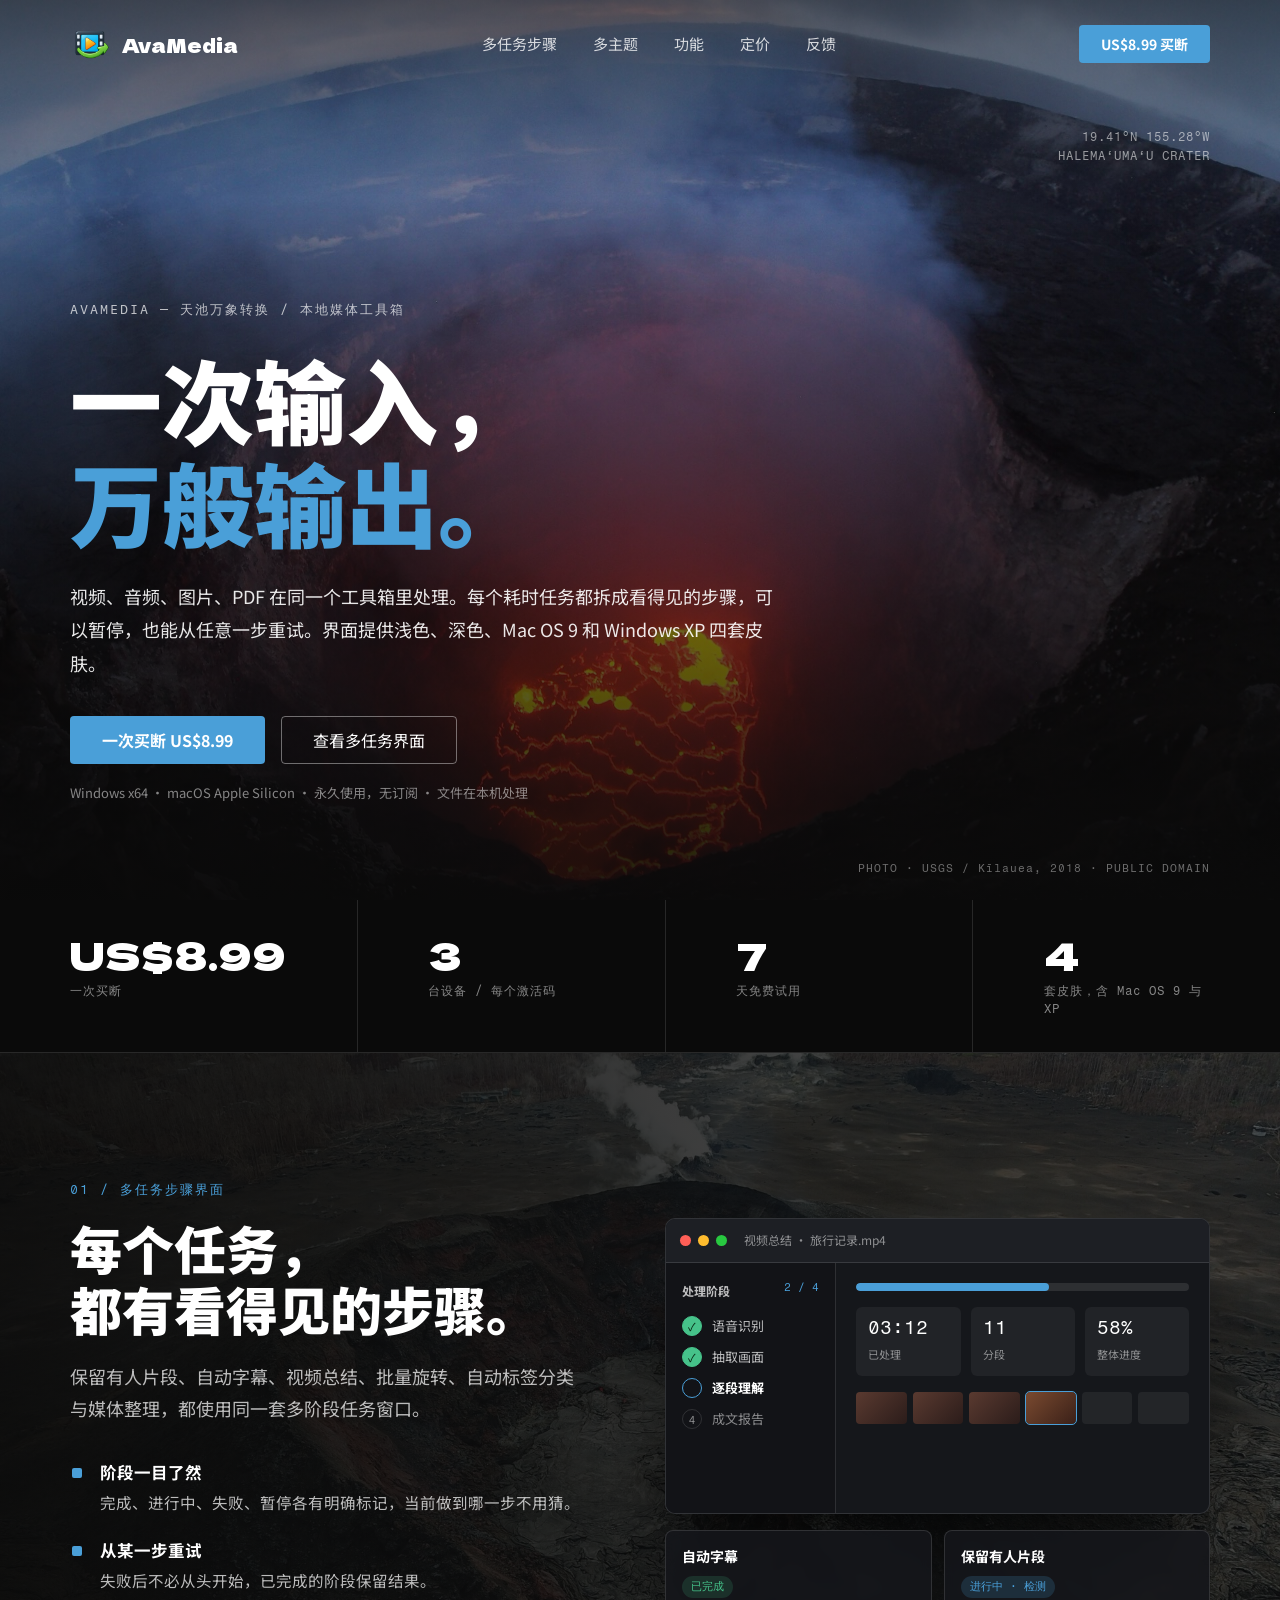
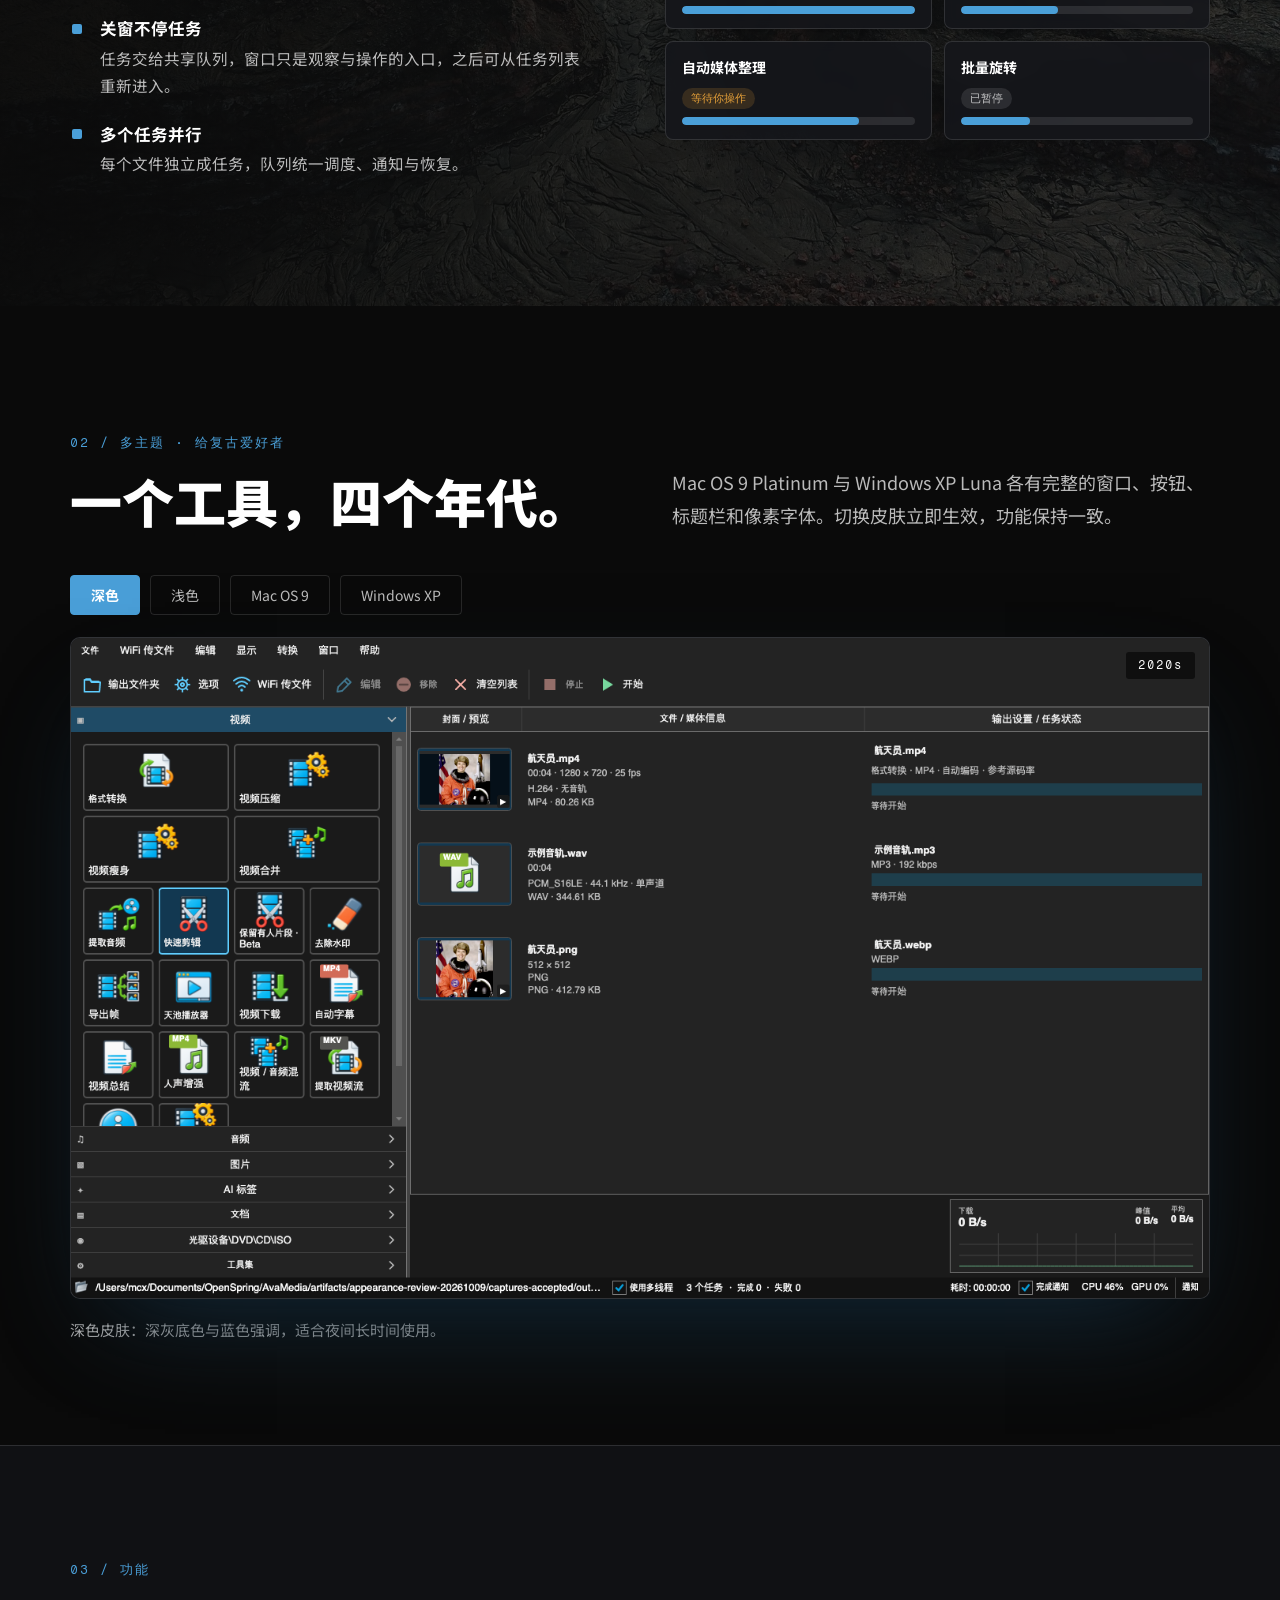
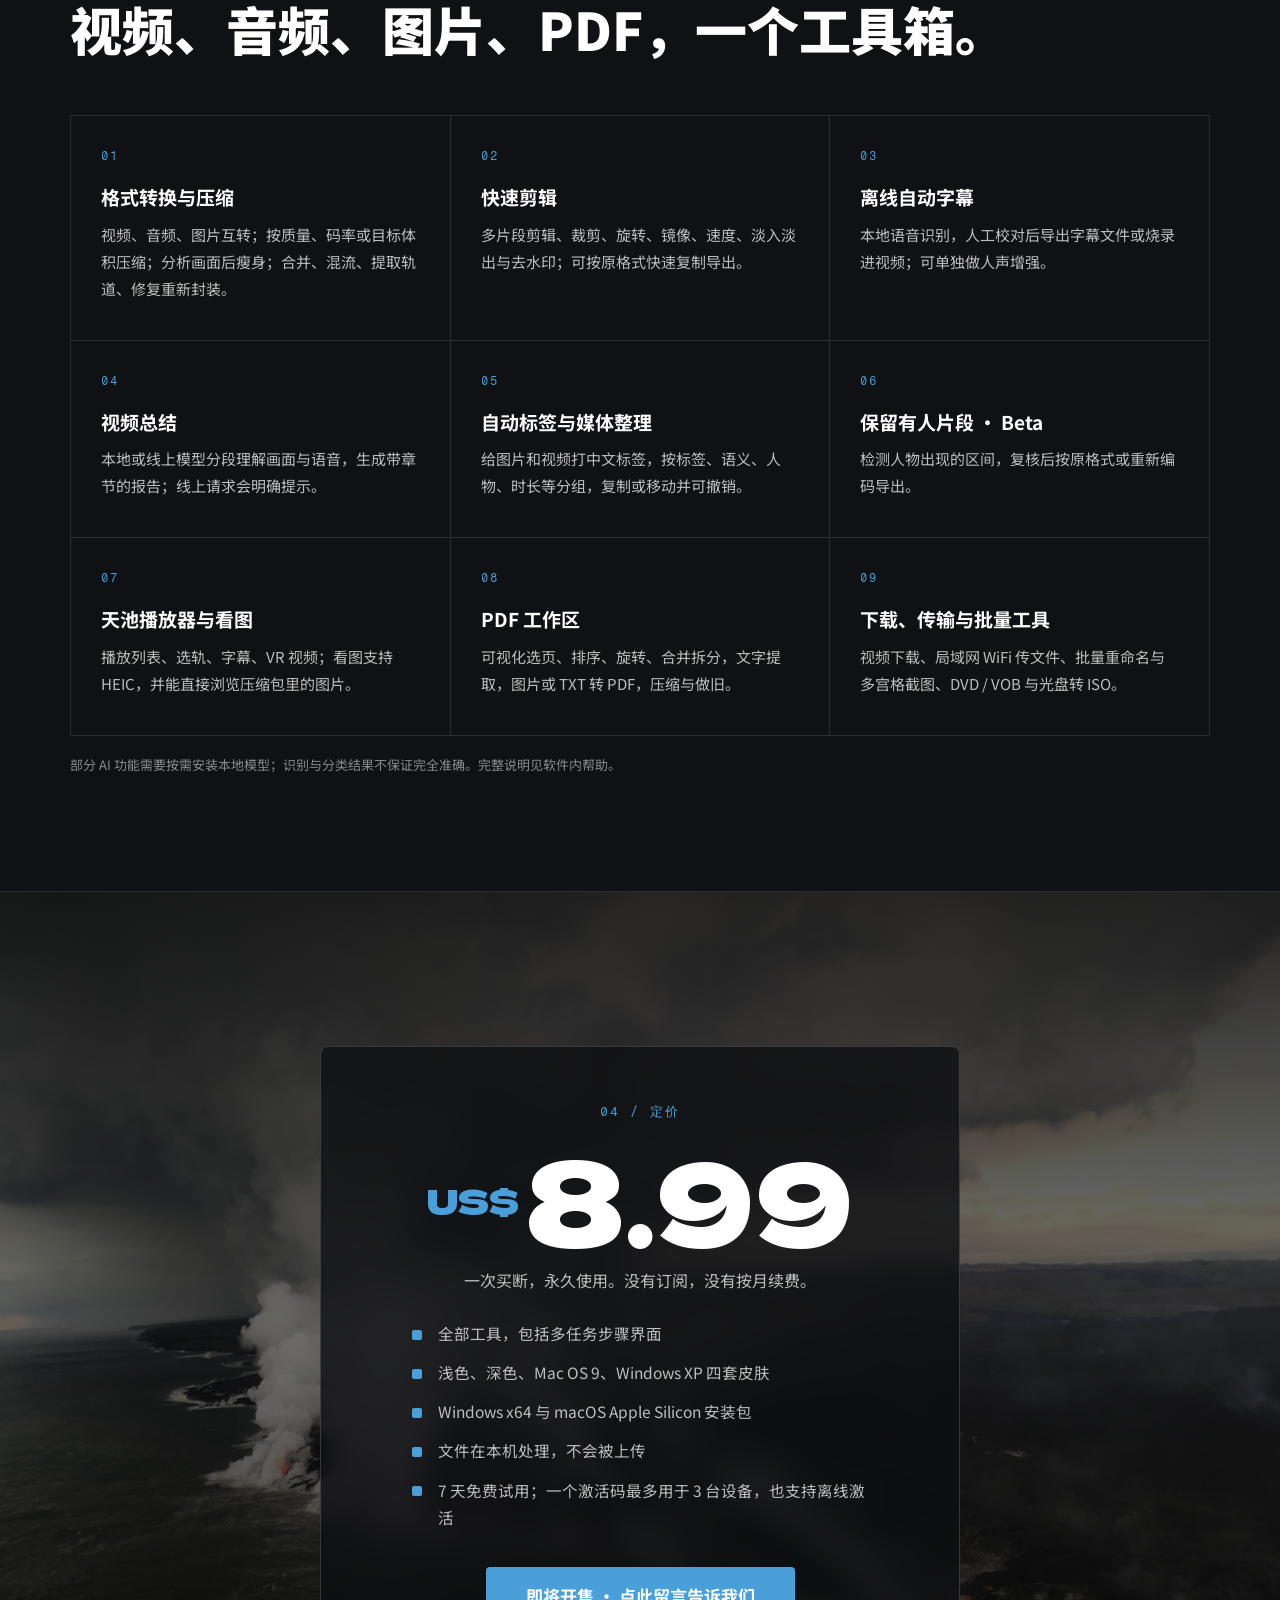
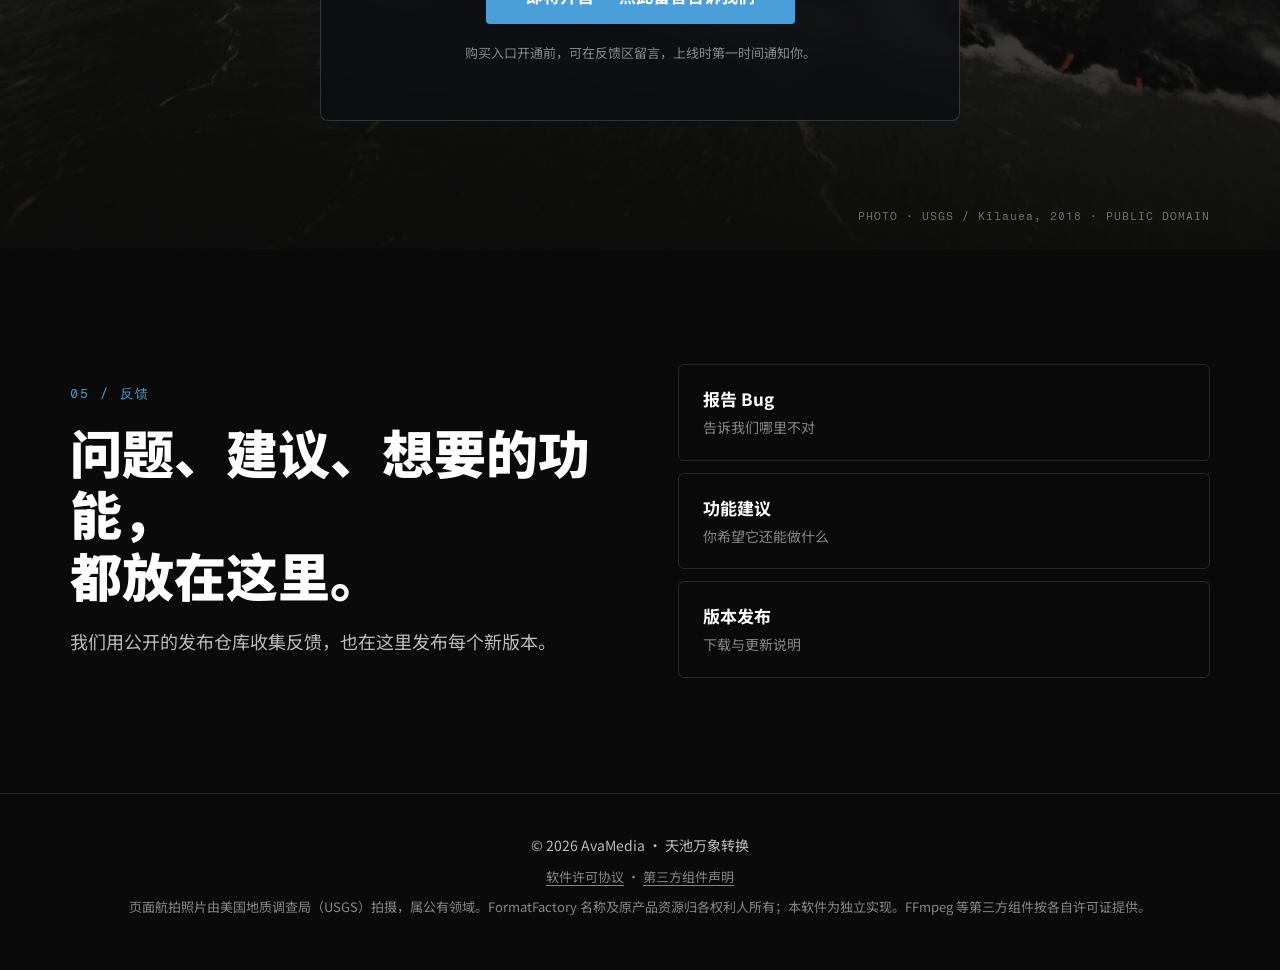
==== site/index.html @ 9224ead1 "feat(site): rebuild landing page in a cinematic volcano style Dark hero, public-domain USGS aerial p" ====
<!doctype html>
<html lang="zh-CN">
<head>
<meta charset="utf-8">
<meta name="viewport" content="width=device-width, initial-scale=1">
<meta name="theme-color" content="#0a0a0a">
<title>天池万象转换 · AvaMedia — 多任务步骤界面、多主题的本地媒体工具箱</title>
<meta name="description" content="视频、音频、图片、PDF 一站处理。每个任务都是可暂停、可重试的多阶段窗口；浅色、深色、Mac OS 9、Windows XP 四套皮肤，为复古爱好者准备。一次买断 US$8.99。">
<meta property="og:title" content="天池万象转换 · AvaMedia">
<meta property="og:description" content="多任务步骤界面、四套复古皮肤的本地媒体工具箱。一次买断 US$8.99。">
<meta property="og:image" content="media/volcano-crater.jpg">
<link rel="icon" type="image/png" href="media/app-128.png">
<link rel="preconnect" href="https://fonts.googleapis.com">
<link rel="preconnect" href="https://fonts.gstatic.com" crossorigin>
<link href="https://fonts.googleapis.com/css2?family=Dela+Gothic+One&family=Fragment+Mono&family=Noto+Sans+SC:wght@300..900&display=swap" rel="stylesheet">
<link rel="stylesheet" href="style.css">
<script>document.documentElement.classList.add("js")</script>
</head>
<body>

<header class="nav" id="nav">
  <a class="brand" href="#top" aria-label="天池万象转换 AvaMedia">
    <img src="media/app-128.png" width="40" height="40" alt="">
    <span>AvaMedia</span>
  </a>
  <nav aria-label="主导航">
    <a href="#stages">多任务步骤</a>
    <a href="#skins">多主题</a>
    <a href="#features">功能</a>
    <a href="#buy">定价</a>
    <a href="#feedback">反馈</a>
  </nav>
  <a class="btn small" href="#buy" data-buy>US$8.99 买断</a>
</header>

<main id="top">

<section class="hero" aria-labelledby="hero-title">
  <div class="hero-photo" role="img" aria-label="夏威夷基拉韦厄火山口内翻涌的熔岩湖，航拍"></div>
  <div class="hero-scrim"></div>
  <p class="hero-coord" aria-hidden="true">19.41°N 155.28°W<br>HALEMA‘UMA‘U CRATER</p>
  <div class="hero-content">
    <p class="kicker">AVAMEDIA — 天池万象转换 / 本地媒体工具箱</p>
    <h1 id="hero-title">一次输入，<br><em>万般输出。</em></h1>
    <p class="hero-sub">视频、音频、图片、PDF 在同一个工具箱里处理。每个耗时任务都拆成看得见的步骤，可以暂停，也能从任意一步重试。界面提供浅色、深色、Mac OS 9 和 Windows XP 四套皮肤。</p>
    <div class="cta">
      <a class="btn" href="#buy" data-buy>一次买断 US$8.99</a>
      <a class="btn ghost" href="#stages">查看多任务界面</a>
    </div>
    <p class="fine">Windows x64 · macOS Apple Silicon · 永久使用，无订阅 · 文件在本机处理</p>
  </div>
  <p class="credit">PHOTO · USGS / Kīlauea, 2018 · PUBLIC DOMAIN</p>
</section>

<div class="facts" role="list">
  <div role="listitem"><b>US$8.99</b><span>一次买断</span></div>
  <div role="listitem"><b>3</b><span>台设备 / 每个激活码</span></div>
  <div role="listitem"><b>7</b><span>天免费试用</span></div>
  <div role="listitem"><b>4</b><span>套皮肤，含 Mac OS 9 与 XP</span></div>
</div>

<section id="stages" class="stages" aria-labelledby="stages-title">
  <div class="stages-photo" aria-hidden="true"></div>
  <div class="stages-scrim" aria-hidden="true"></div>
  <div class="wrap stages-grid">
    <div class="reveal">
      <p class="label">01 / 多任务步骤界面</p>
      <h2 id="stages-title">每个任务，<br>都有看得见的步骤。</h2>
      <p class="lead">保留有人片段、自动字幕、视频总结、批量旋转、自动标签分类与媒体整理，都使用同一套多阶段任务窗口。</p>
      <ul class="ticks">
        <li><b>阶段一目了然</b>完成、进行中、失败、暂停各有明确标记，当前做到哪一步不用猜。</li>
        <li><b>从某一步重试</b>失败后不必从头开始，已完成的阶段保留结果。</li>
        <li><b>关窗不停任务</b>任务交给共享队列，窗口只是观察与操作的入口，之后可从任务列表重新进入。</li>
        <li><b>多个任务并行</b>每个文件独立成任务，队列统一调度、通知与恢复。</li>
      </ul>
    </div>
    <div class="reveal" aria-hidden="true">
      <div class="win dark-win">
        <div class="titlebar"><i></i><i></i><i></i><span>视频总结 · 旅行记录.mp4</span></div>
        <div class="win-body">
          <aside>
            <b>处理阶段 <em>2 / 4</em></b>
            <ol>
              <li class="done"><span>✓</span>语音识别</li>
              <li class="done"><span>✓</span>抽取画面</li>
              <li class="run"><span class="spin"></span>逐段理解</li>
              <li><span>4</span>成文报告</li>
            </ol>
          </aside>
          <section>
            <div class="progress"><div style="width:58%"></div></div>
            <div class="stat-row"><div><b>03:12</b><small>已处理</small></div><div><b>11</b><small>分段</small></div><div><b>58%</b><small>整体进度</small></div></div>
            <div class="frames"><i class="d"></i><i class="d"></i><i class="d"></i><i class="r"></i><i></i><i></i></div>
          </section>
        </div>
      </div>
      <div class="queue">
        <div><b>自动字幕</b><span class="pill ok">已完成</span><div class="progress"><div style="width:100%"></div></div></div>
        <div><b>保留有人片段</b><span class="pill run">进行中 · 检测</span><div class="progress"><div style="width:42%"></div></div></div>
        <div><b>自动媒体整理</b><span class="pill wait">等待你操作</span><div class="progress"><div style="width:76%"></div></div></div>
        <div><b>批量旋转</b><span class="pill pause">已暂停</span><div class="progress"><div style="width:30%"></div></div></div>
      </div>
    </div>
  </div>
</section>

<section id="skins" class="skins wrap" aria-labelledby="skins-title">
  <div class="skins-head reveal">
    <div>
      <p class="label">02 / 多主题 · 给复古爱好者</p>
      <h2 id="skins-title">一个工具，四个年代。</h2>
    </div>
    <p class="lead">Mac OS 9 Platinum 与 Windows XP Luna 各有完整的窗口、按钮、标题栏和像素字体。切换皮肤立即生效，功能保持一致。</p>
  </div>
  <div class="tabs" role="tablist" aria-label="界面皮肤">
    <button role="tab" id="tab-dark" aria-selected="true" aria-controls="skin-panel" data-skin="dark" data-era="2020s" data-cap="深色皮肤：深灰底色与蓝色强调，适合夜间长时间使用。">深色</button>
    <button role="tab" id="tab-light" aria-selected="false" aria-controls="skin-panel" tabindex="-1" data-skin="light" data-era="2010s" data-cap="浅色皮肤：明亮干净的现代界面。">浅色</button>
    <button role="tab" id="tab-macos9" aria-selected="false" aria-controls="skin-panel" tabindex="-1" data-skin="macos9" data-era="1999" data-cap="Mac OS 9 Platinum：条纹标题栏、方角按钮与像素字体。">Mac OS 9</button>
    <button role="tab" id="tab-winxp" aria-selected="false" aria-controls="skin-panel" tabindex="-1" data-skin="winxp" data-era="2001" data-cap="Windows XP Luna：蓝色标题栏与圆角按钮。">Windows XP</button>
  </div>
  <div class="shot reveal" id="skin-panel" role="tabpanel" aria-labelledby="tab-dark" tabindex="0">
    <span class="era" id="skin-era">2020s</span>
    <img id="skin-img" src="media/main-dark.png" width="1440" height="836" alt="天池万象转换深色皮肤主窗口" loading="lazy">
  </div>
  <p class="caption" id="skin-cap" aria-live="polite">深色皮肤：深灰底色与蓝色强调，适合夜间长时间使用。</p>
</section>

<section id="features" class="features" aria-labelledby="features-title">
  <div class="wrap">
    <div class="reveal">
      <p class="label">03 / 功能</p>
      <h2 id="features-title">视频、音频、图片、PDF，一个工具箱。</h2>
    </div>
    <div class="grid">
      <article class="reveal"><span>01</span><h3>格式转换与压缩</h3><p>视频、音频、图片互转；按质量、码率或目标体积压缩；分析画面后瘦身；合并、混流、提取轨道、修复重新封装。</p></article>
      <article class="reveal"><span>02</span><h3>快速剪辑</h3><p>多片段剪辑、裁剪、旋转、镜像、速度、淡入淡出与去水印；可按原格式快速复制导出。</p></article>
      <article class="reveal"><span>03</span><h3>离线自动字幕</h3><p>本地语音识别，人工校对后导出字幕文件或烧录进视频；可单独做人声增强。</p></article>
      <article class="reveal"><span>04</span><h3>视频总结</h3><p>本地或线上模型分段理解画面与语音，生成带章节的报告；线上请求会明确提示。</p></article>
      <article class="reveal"><span>05</span><h3>自动标签与媒体整理</h3><p>给图片和视频打中文标签，按标签、语义、人物、时长等分组，复制或移动并可撤销。</p></article>
      <article class="reveal"><span>06</span><h3>保留有人片段 · Beta</h3><p>检测人物出现的区间，复核后按原格式或重新编码导出。</p></article>
      <article class="reveal"><span>07</span><h3>天池播放器与看图</h3><p>播放列表、选轨、字幕、VR 视频；看图支持 HEIC，并能直接浏览压缩包里的图片。</p></article>
      <article class="reveal"><span>08</span><h3>PDF 工作区</h3><p>可视化选页、排序、旋转、合并拆分，文字提取，图片或 TXT 转 PDF，压缩与做旧。</p></article>
      <article class="reveal"><span>09</span><h3>下载、传输与批量工具</h3><p>视频下载、局域网 WiFi 传文件、批量重命名与多宫格截图、DVD / VOB 与光盘转 ISO。</p></article>
    </div>
    <p class="fine">部分 AI 功能需要按需安装本地模型；识别与分类结果不保证完全准确。完整说明见软件内帮助。</p>
  </div>
</section>

<section id="buy" class="buy" aria-labelledby="buy-title">
  <div class="buy-photo" aria-hidden="true"></div>
  <div class="buy-scrim" aria-hidden="true"></div>
  <div class="wrap">
    <div class="card reveal">
      <p class="label">04 / 定价</p>
      <h2 id="buy-title" class="sr-only">定价</h2>
      <div class="price"><span>US$</span>8.99</div>
      <p class="price-note">一次买断，永久使用。没有订阅，没有按月续费。</p>
      <ul class="ticks narrow">
        <li>全部工具，包括多任务步骤界面</li>
        <li>浅色、深色、Mac OS 9、Windows XP 四套皮肤</li>
        <li>Windows x64 与 macOS Apple Silicon 安装包</li>
        <li>文件在本机处理，不会被上传</li>
        <li>7 天免费试用；一个激活码最多用于 3 台设备，也支持离线激活</li>
      </ul>
      <div class="cta"><a class="btn big" id="buy-btn" href="https://github.com/mcxen/AvaRelease/issues/new/choose" data-buy>即将开售 · 点此留言告诉我们</a></div>
      <p class="fine">购买入口开通前，可在反馈区留言，上线时第一时间通知你。</p>
    </div>
  </div>
  <p class="credit">PHOTO · USGS / Kīlauea, 2018 · PUBLIC DOMAIN</p>
</section>

<section id="feedback" class="feedback wrap" aria-labelledby="feedback-title">
  <div class="reveal">
    <p class="label">05 / 反馈</p>
    <h2 id="feedback-title">问题、建议、想要的功能，<br>都放在这里。</h2>
    <p class="lead">我们用公开的发布仓库收集反馈，也在这里发布每个新版本。</p>
  </div>
  <div class="links reveal">
    <a href="https://github.com/mcxen/AvaRelease/issues/new?template=bug_report.yml"><b>报告 Bug</b><span>告诉我们哪里不对</span></a>
    <a href="https://github.com/mcxen/AvaRelease/issues/new?template=feature_request.yml"><b>功能建议</b><span>你希望它还能做什么</span></a>
    <a href="https://github.com/mcxen/AvaRelease/releases"><b>版本发布</b><span>下载与更新说明</span></a>
  </div>
</section>

</main>

<footer>
  <p>© 2026 AvaMedia · 天池万象转换</p>
  <p class="fine"><a href="https://github.com/mcxen/AvaRelease/blob/main/EULA.md">软件许可协议</a> · <a href="https://github.com/mcxen/AvaRelease/blob/main/THIRD-PARTY-NOTICES.md">第三方组件声明</a></p>
  <p class="fine">页面航拍照片由美国地质调查局（USGS）拍摄，属公有领域。FormatFactory 名称及原产品资源归各权利人所有；本软件为独立实现。FFmpeg 等第三方组件按各自许可证提供。</p>
</footer>

<script src="site.js"></script>
</body>
</html>
---- site/style.css ----
:root{
  --bg:#0a0a0a;--bg2:#101114;--panel:#15171b;--line:rgba(255,255,255,.12);
  --text:#fff;--sub:rgba(255,255,255,.72);--dim:rgba(255,255,255,.5);
  --accent:#4a9fd8;--accent-d:#3b86bb;--ok:#46c28a;--warn:#e8a23a;
  --sans:"Noto Sans SC",-apple-system,BlinkMacSystemFont,"PingFang SC","Hiragino Sans GB","Microsoft YaHei",system-ui,sans-serif;
  --mono:"Fragment Mono",ui-monospace,"SF Mono",Menlo,Consolas,monospace;
  --display:"Dela Gothic One","Noto Sans SC",system-ui,sans-serif;
  --gutter:clamp(20px,5.5vw,80px);
}
*{box-sizing:border-box}
html{scroll-behavior:smooth;scroll-padding-top:72px}
body{margin:0;background:var(--bg);color:var(--text);font:16px/1.7 var(--sans);-webkit-font-smoothing:antialiased}
a{color:inherit;text-decoration:none}
img{max-width:100%;display:block}
.sr-only{position:absolute;width:1px;height:1px;overflow:hidden;clip:rect(0 0 0 0);white-space:nowrap}
.wrap{max-width:1280px;margin:0 auto;padding:0 var(--gutter)}
h1,h2,h3,p,ul,ol{margin:0}
h2{font-size:clamp(30px,4.2vw,52px);line-height:1.18;font-weight:900;letter-spacing:0}
h3{font-size:19px;line-height:1.4;font-weight:700}
.label{font:400 13px/1.4 var(--mono);letter-spacing:2px;color:var(--accent);text-transform:uppercase;margin-bottom:18px}
.lead{font-size:18px;line-height:1.8;color:var(--sub);margin-top:20px;max-width:640px}
.fine{font-size:13px;line-height:1.7;color:var(--dim);margin-top:18px}
.fine a{text-decoration:underline;text-underline-offset:3px}
a:focus-visible,button:focus-visible{outline:2px solid var(--accent);outline-offset:3px}

/* buttons */
.btn{display:inline-flex;align-items:center;justify-content:center;gap:8px;padding:16px 32px;border-radius:4px;background:var(--accent);color:#fff;font:700 16px/1 var(--sans);border:0;cursor:pointer;transition:background .15s,transform .15s}
.btn:hover{background:var(--accent-d)}
.btn:active{transform:translateY(1px)}
.btn.ghost{background:transparent;outline:1px solid rgba(255,255,255,.4);outline-offset:-1px;font-weight:400}
.btn.ghost:hover{background:rgba(255,255,255,.1)}
.btn.small{padding:12px 22px;font-size:14px}
.btn.big{padding:20px 40px;font-size:17px}
.cta{display:flex;flex-wrap:wrap;gap:16px;margin-top:36px}

/* nav */
.nav{position:fixed;inset:0 0 auto 0;z-index:20;height:88px;display:flex;align-items:center;justify-content:space-between;gap:24px;padding:0 var(--gutter);transition:background .25s,height .25s,backdrop-filter .25s}
.nav.solid{height:68px;background:rgba(10,10,10,.82);backdrop-filter:blur(14px);-webkit-backdrop-filter:blur(14px);border-bottom:1px solid var(--line)}
.brand{display:flex;align-items:center;gap:12px;font:400 19px/1 var(--display)}
.brand img{border-radius:9px}
.nav nav{display:flex;gap:36px}
.nav nav a{font-size:15px;color:rgba(255,255,255,.8);transition:color .15s}
.nav nav a:hover{color:#fff}

/* hero */
.hero{position:relative;min-height:max(100vh,720px);display:flex;align-items:flex-end;overflow:hidden;isolation:isolate}
.hero-photo{position:absolute;inset:0;z-index:-3;background:#1a1114 url("media/volcano-crater.jpg") center 60%/cover no-repeat;animation:drift 28s ease-in-out infinite alternate}
.hero-scrim{position:absolute;inset:0;z-index:-2;background:linear-gradient(180deg,rgba(10,10,10,.55) 0%,rgba(10,10,10,0) 22%,rgba(10,10,10,.4) 50%,rgba(10,10,10,.92) 100%)}
@keyframes drift{from{transform:scale(1.04)}to{transform:scale(1.12) translate(-1.2%,-1%)}}
.hero-content{width:100%;max-width:1280px;margin:0 auto;padding:140px var(--gutter) 96px}
.kicker{font:400 13px/1.5 var(--mono);letter-spacing:2px;color:rgba(255,255,255,.7)}
.hero h1{margin-top:26px;font-size:clamp(46px,8vw,92px);line-height:1.12;font-weight:900}
.hero h1 em{font-style:normal;color:var(--accent)}
.hero-sub{margin-top:28px;max-width:720px;font-size:18px;line-height:1.85;color:rgba(255,255,255,.9)}
.hero-coord{position:absolute;top:128px;right:var(--gutter);text-align:right;font:400 12px/1.6 var(--mono);color:rgba(255,255,255,.55);letter-spacing:1px}
.credit{position:absolute;right:var(--gutter);bottom:24px;font:400 11px/1.4 var(--mono);letter-spacing:1px;color:rgba(255,255,255,.4)}

/* facts */
.facts{display:grid;grid-template-columns:repeat(4,1fr);border-bottom:1px solid var(--line);background:var(--bg)}
.facts>div{padding:34px var(--gutter);border-left:1px solid var(--line);display:flex;flex-direction:column;gap:6px}
.facts>div:first-child{border-left:0}
.facts b{font:400 clamp(26px,3vw,38px)/1.1 var(--display);color:#fff}
.facts span{font:400 12px/1.5 var(--mono);letter-spacing:1px;color:var(--dim)}

/* stages */
.stages{position:relative;padding:clamp(80px,10vw,150px) 0;overflow:hidden;isolation:isolate}
.stages-photo{position:absolute;inset:0;z-index:-2;background:#201a18 url("media/volcano-cone.jpg") center/cover no-repeat}
.stages-scrim{position:absolute;inset:0;z-index:-1;background:linear-gradient(90deg,rgba(10,10,10,.94) 0%,rgba(10,10,10,.82) 45%,rgba(10,10,10,.66) 100%)}
.stages-grid{display:grid;grid-template-columns:1fr 1.05fr;gap:clamp(36px,6vw,88px);align-items:center}
.ticks{list-style:none;padding:0;margin-top:34px;display:grid;gap:20px}
.ticks li{position:relative;padding-left:30px;color:var(--sub);font-size:15.5px;line-height:1.75}
.ticks li::before{content:"";position:absolute;left:2px;top:.62em;width:10px;height:10px;border-radius:2px;background:var(--accent)}
.ticks b{display:block;color:#fff;font-size:16.5px;margin-bottom:2px}
.ticks.narrow{gap:12px;margin-top:26px}
.ticks.narrow li{padding-left:28px}

/* css window mock */
.win{border-radius:10px;overflow:hidden;background:var(--panel);border:1px solid var(--line);box-shadow:0 40px 90px -30px rgba(0,0,0,.9)}
.titlebar{display:flex;align-items:center;gap:7px;padding:11px 14px;background:#1d1f24;border-bottom:1px solid var(--line);font-size:12px;color:var(--dim)}
.titlebar i{width:11px;height:11px;border-radius:50%;background:#ff5f57}
.titlebar i:nth-child(2){background:#febc2e}
.titlebar i:nth-child(3){background:#28c840}
.titlebar span{margin-left:10px}
.win-body{display:grid;grid-template-columns:170px 1fr;min-height:250px}
.win-body aside{padding:18px 16px;border-right:1px solid var(--line);background:#121317}
.win-body aside b{display:flex;justify-content:space-between;font-size:12px;color:var(--sub);margin-bottom:14px}
.win-body aside em{font:400 11px var(--mono);font-style:normal;color:var(--accent)}
.win-body ol{list-style:none;padding:0;display:grid;gap:9px}
.win-body li{display:flex;align-items:center;gap:10px;font-size:13px;color:var(--dim)}
.win-body li span{flex:none;width:20px;height:20px;border-radius:50%;display:grid;place-items:center;font-size:11px;border:1px solid var(--line)}
.win-body li.done{color:var(--sub)}
.win-body li.done span{background:var(--ok);border-color:var(--ok);color:#06210f}
.win-body li.run{color:#fff;font-weight:700}
.win-body li.run span{border-color:var(--accent)}
.spin{width:10px;height:10px;border:2px solid var(--accent);border-top-color:transparent;border-radius:50%;animation:spin 1s linear infinite}
@keyframes spin{to{transform:rotate(360deg)}}
.win-body section{padding:20px;display:grid;gap:16px;align-content:start}
.progress{height:8px;border-radius:99px;background:rgba(255,255,255,.1);overflow:hidden}
.progress div{height:100%;border-radius:99px;background:var(--accent)}
.stat-row{display:grid;grid-template-columns:repeat(3,1fr);gap:10px}
.stat-row div{padding:10px 12px;border-radius:6px;background:rgba(255,255,255,.05)}
.stat-row b{display:block;font:400 19px/1.2 var(--mono)}
.stat-row small{color:var(--dim);font-size:11px}
.frames{display:grid;grid-template-columns:repeat(6,1fr);gap:6px}
.frames i{aspect-ratio:16/10;border-radius:4px;background:rgba(255,255,255,.06)}
.frames i.d{background:linear-gradient(135deg,#5a3a30,#2b1c1a)}
.frames i.r{background:linear-gradient(135deg,#7a4a30,#3a2018);outline:1px solid var(--accent)}
.queue{display:grid;grid-template-columns:1fr 1fr;gap:12px;margin-top:16px}
.queue>div{padding:14px 16px;border-radius:8px;background:rgba(21,23,27,.86);border:1px solid var(--line);display:grid;gap:8px;backdrop-filter:blur(6px);-webkit-backdrop-filter:blur(6px)}
.queue b{font-size:14px}
.pill{justify-self:start;padding:2px 9px;border-radius:99px;font:400 11px/1.6 var(--mono)}
.pill.ok{background:rgba(70,194,138,.16);color:var(--ok)}
.pill.run{background:rgba(74,159,216,.18);color:var(--accent)}
.pill.wait{background:rgba(232,162,58,.16);color:var(--warn)}
.pill.pause{background:rgba(255,255,255,.1);color:var(--sub)}

/* skins */
.skins{padding-top:clamp(80px,10vw,150px);padding-bottom:clamp(60px,8vw,110px)}
.skins-head{display:grid;grid-template-columns:1fr 1fr;gap:clamp(24px,5vw,72px);align-items:end}
.skins-head .lead{margin:0}
.tabs{display:flex;flex-wrap:wrap;gap:10px;margin:44px 0 22px}
.tabs button{font:400 14px/1 var(--sans);color:var(--sub);background:transparent;border:1px solid var(--line);border-radius:4px;padding:12px 20px;cursor:pointer;transition:all .15s}
.tabs button:hover{color:#fff;border-color:rgba(255,255,255,.4)}
.tabs button[aria-selected="true"]{background:var(--accent);border-color:var(--accent);color:#fff;font-weight:700}
.shot{position:relative;border-radius:10px;overflow:hidden;border:1px solid var(--line);box-shadow:0 50px 110px -40px rgba(74,159,216,.28),0 40px 90px -30px #000;background:var(--panel)}
.shot img{width:100%;height:auto}
.era{position:absolute;top:14px;right:14px;z-index:2;padding:5px 12px;border-radius:3px;background:rgba(10,10,10,.78);font:400 12px/1.4 var(--mono);letter-spacing:2px;color:#fff}
.caption{margin-top:18px;color:var(--sub);font-size:15px}

/* features */
.features{padding:clamp(70px,9vw,130px) 0;background:var(--bg2);border-top:1px solid var(--line);border-bottom:1px solid var(--line)}
.grid{display:grid;grid-template-columns:repeat(3,1fr);margin-top:56px;border-top:1px solid var(--line);border-left:1px solid var(--line)}
.grid article{padding:34px 30px 38px;border-right:1px solid var(--line);border-bottom:1px solid var(--line);transition:background .2s}
.grid article:hover{background:rgba(255,255,255,.03)}
.grid span{display:block;font:400 12px/1 var(--mono);letter-spacing:2px;color:var(--accent);margin-bottom:22px}
.grid p{margin-top:10px;color:var(--sub);font-size:15px;line-height:1.8}

/* buy */
.buy{position:relative;padding:clamp(90px,12vw,170px) 0 clamp(80px,10vw,130px);overflow:hidden;isolation:isolate}
.buy-photo{position:absolute;inset:0;z-index:-2;background:#1a1d1f url("media/volcano-coast.jpg") center/cover no-repeat}
.buy-scrim{position:absolute;inset:0;z-index:-1;background:linear-gradient(180deg,rgba(10,10,10,.88) 0%,rgba(10,10,10,.55) 45%,rgba(10,10,10,.9) 100%)}
.card{max-width:640px;margin:0 auto;padding:clamp(30px,5vw,56px);border-radius:8px;background:rgba(14,15,18,.78);border:1px solid rgba(255,255,255,.16);backdrop-filter:blur(14px);-webkit-backdrop-filter:blur(14px);text-align:center}
.card .ticks{text-align:left;max-width:460px;margin-left:auto;margin-right:auto}
.card .cta{justify-content:center}
.price{margin-top:6px;font:400 clamp(72px,12vw,116px)/1 var(--display);letter-spacing:-1px}
.price span{font-size:.3em;vertical-align:.95em;margin-right:6px;color:var(--accent)}
.price-note{margin-top:12px;color:var(--sub)}

/* feedback */
.feedback{display:grid;grid-template-columns:1fr 1fr;gap:clamp(30px,6vw,90px);align-items:center;padding-top:clamp(70px,9vw,130px);padding-bottom:clamp(70px,9vw,130px)}
.links{display:grid;gap:12px}
.links a{display:flex;flex-direction:column;gap:2px;padding:20px 24px;border:1px solid var(--line);border-radius:6px;transition:border-color .15s,background .15s}
.links a:hover{border-color:var(--accent);background:rgba(74,159,216,.08)}
.links b{font-size:17px}
.links span{font-size:14px;color:var(--dim)}

footer{padding:40px var(--gutter) 52px;border-top:1px solid var(--line);text-align:center;color:var(--sub);font-size:14px}
footer .fine{margin-top:8px}

/* reveal (only when JS is on) */
.js .reveal{opacity:0;transform:translateY(22px);transition:opacity .7s ease,transform .7s ease}
.js .reveal.in{opacity:1;transform:none}

@media (max-width:960px){
  .nav nav{display:none}
  .stages-grid,.skins-head,.feedback{grid-template-columns:1fr}
  .grid{grid-template-columns:repeat(2,1fr)}
  .facts{grid-template-columns:repeat(2,1fr)}
  .facts>div:nth-child(3){border-left:0}
  .facts>div:nth-child(n+3){border-top:1px solid var(--line)}
  .hero-coord{display:none}
}
@media (max-width:620px){
  .nav{height:72px}
  .grid{grid-template-columns:1fr}
  .win-body{grid-template-columns:1fr}
  .win-body aside{border-right:0;border-bottom:1px solid var(--line)}
  .queue{grid-template-columns:1fr}
  .btn{padding:15px 24px}
  .hero-content{padding-bottom:84px}
  .hero-photo{background-position:50% 100%}
  .credit{left:var(--gutter);right:auto}
}
@media (prefers-reduced-motion:reduce){
  html{scroll-behavior:auto}
  .hero-photo,.spin{animation:none}
  .js .reveal{opacity:1;transform:none;transition:none}
}
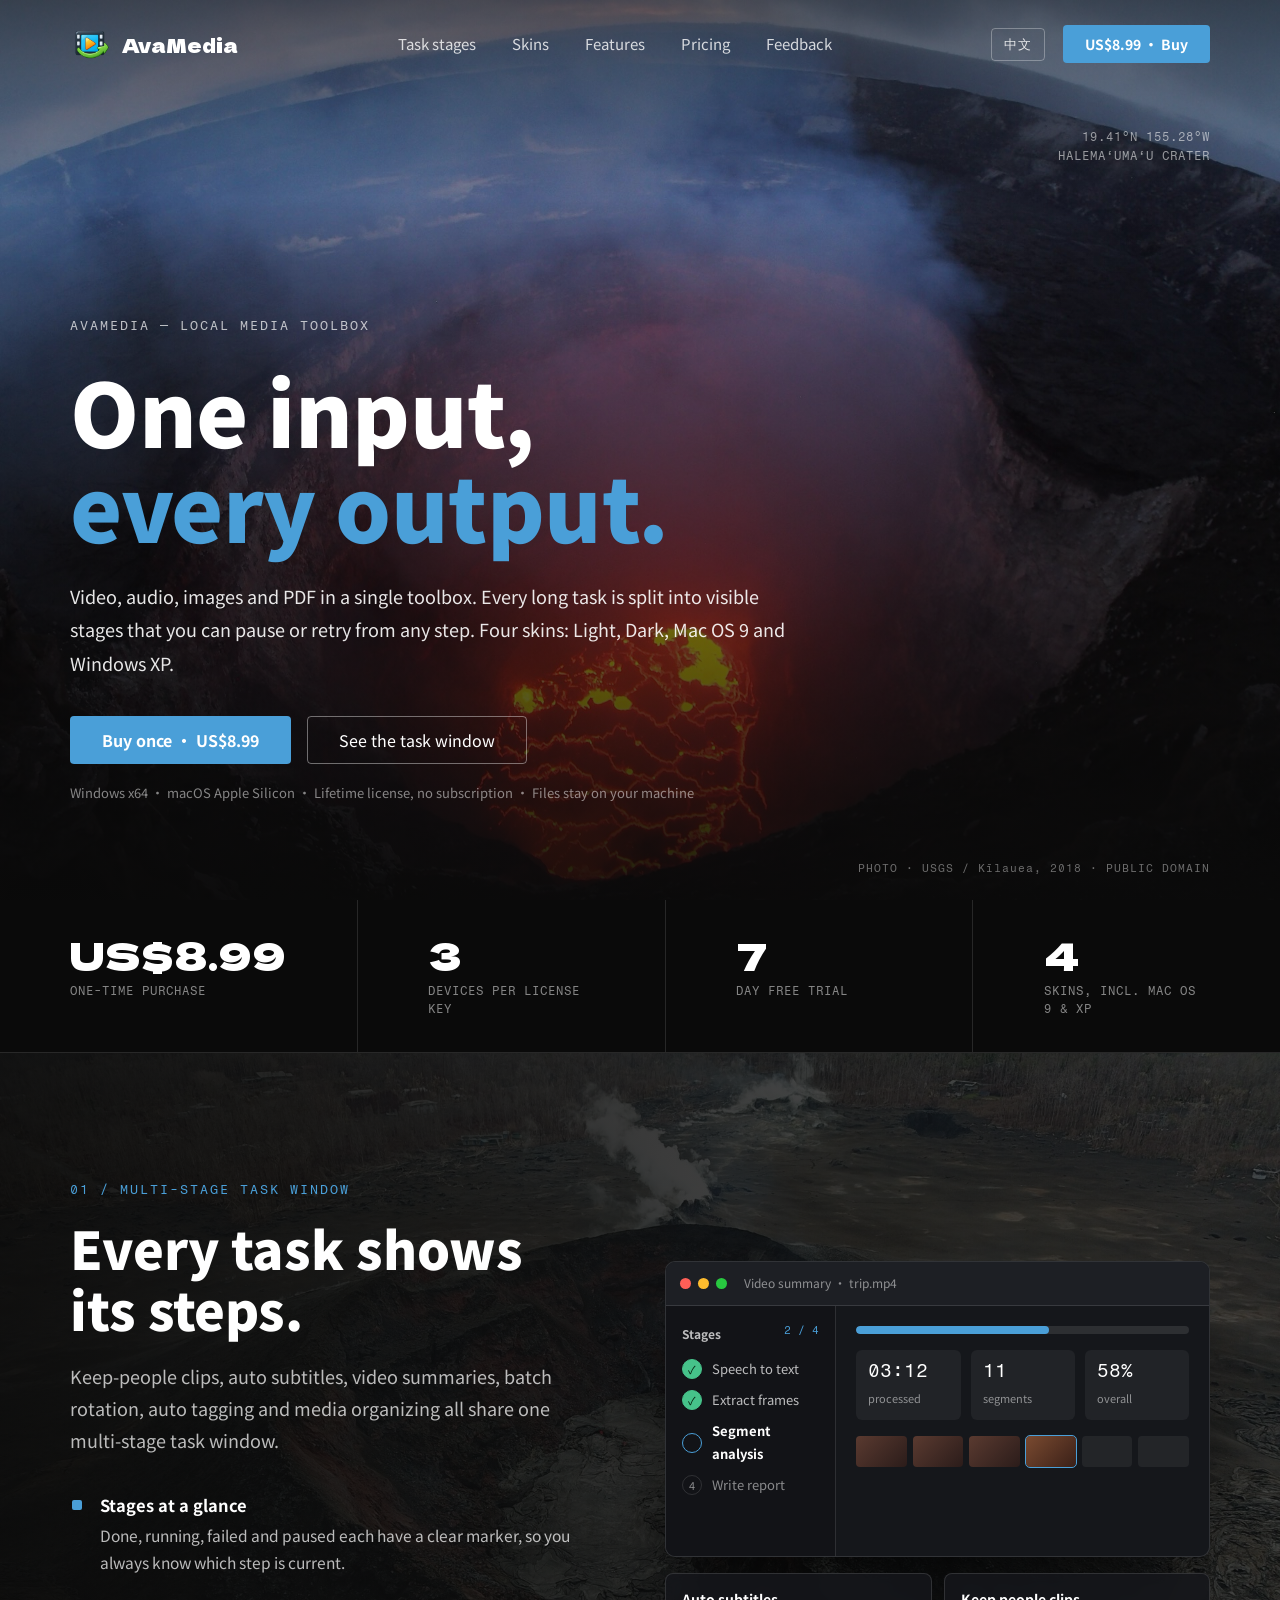
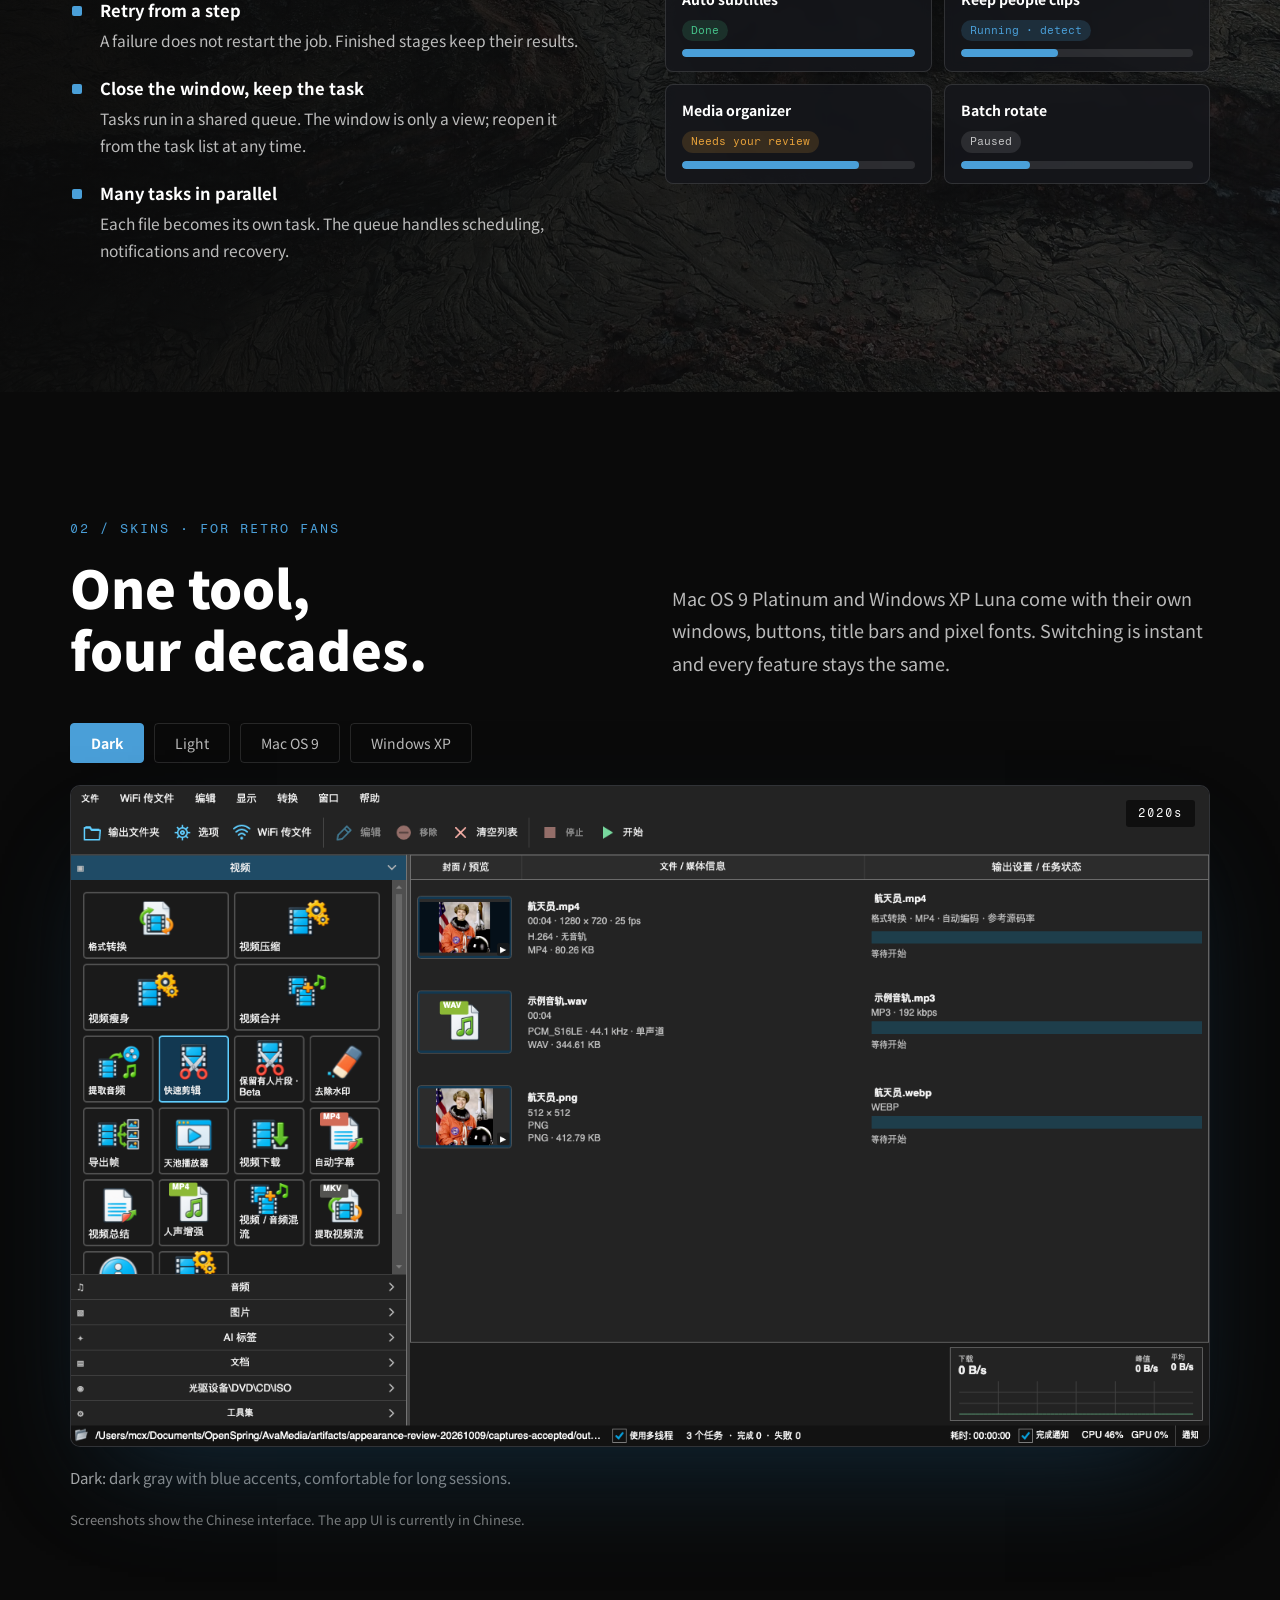
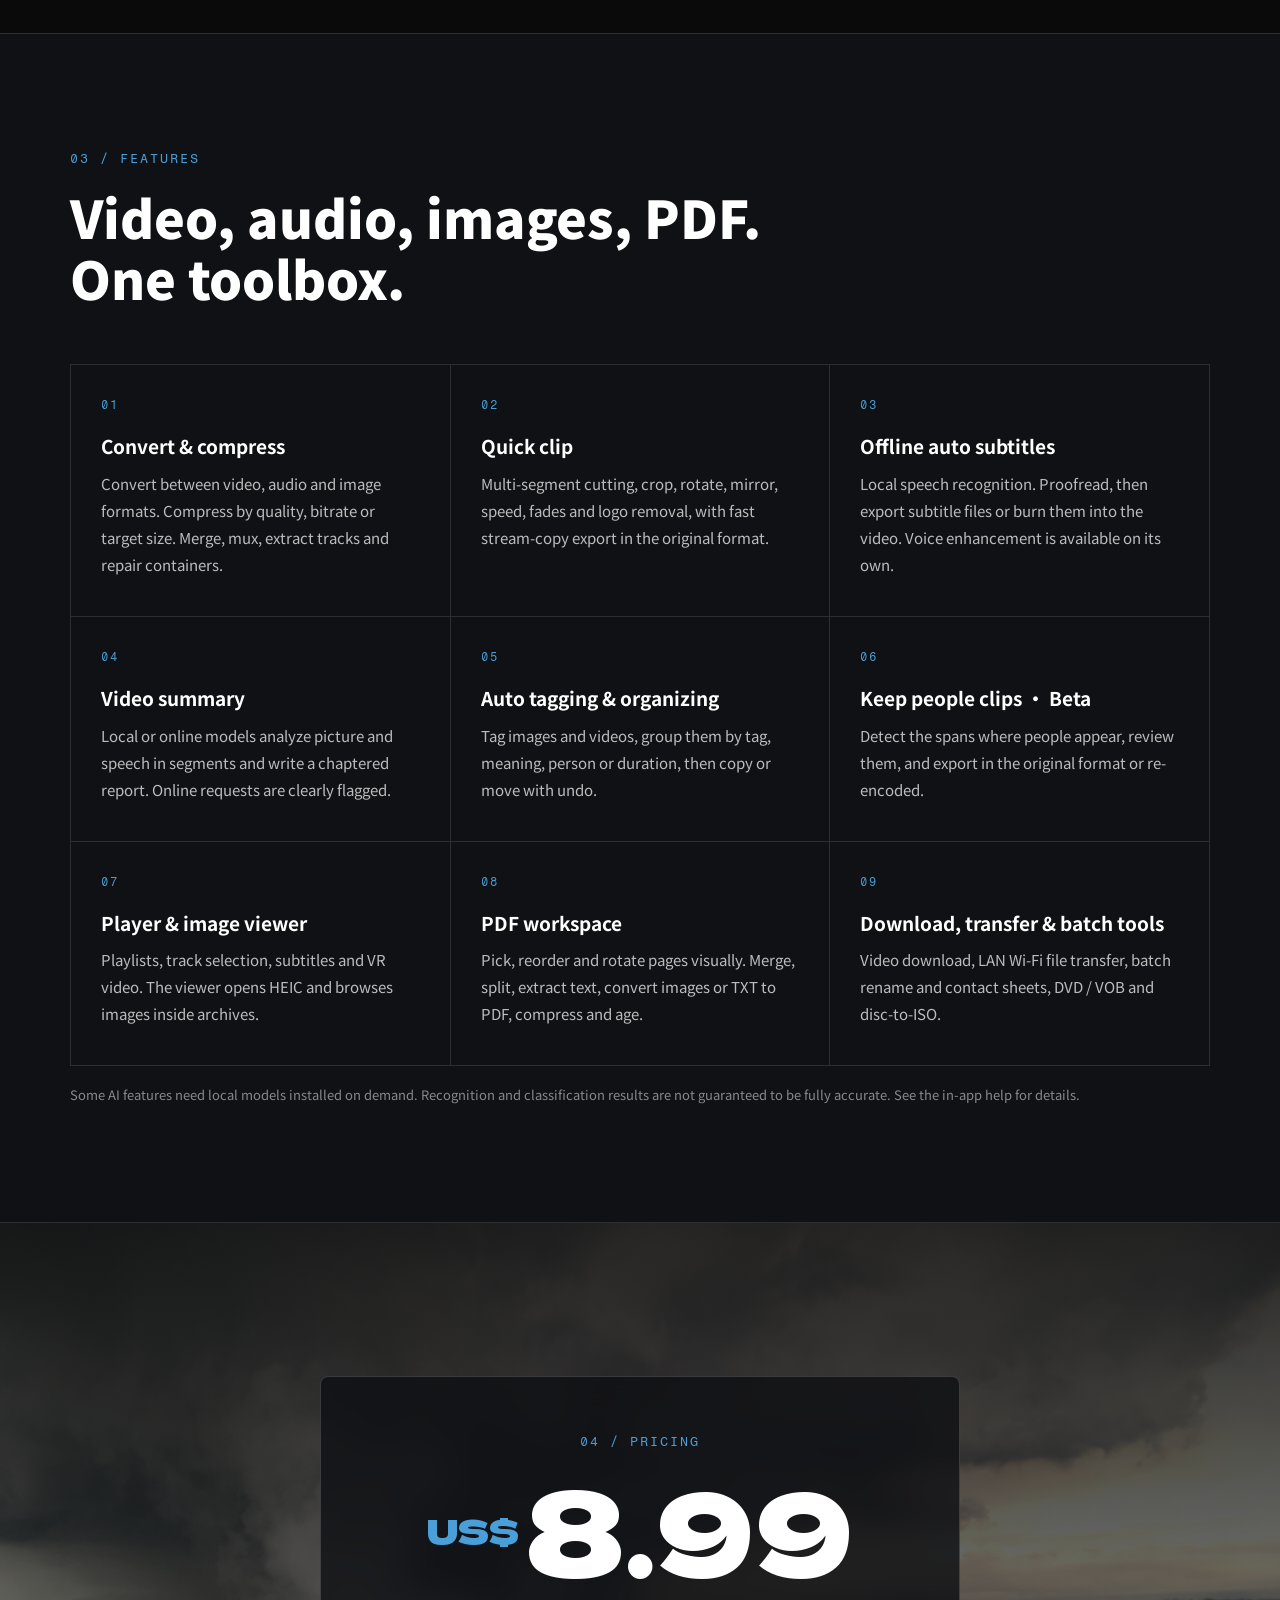
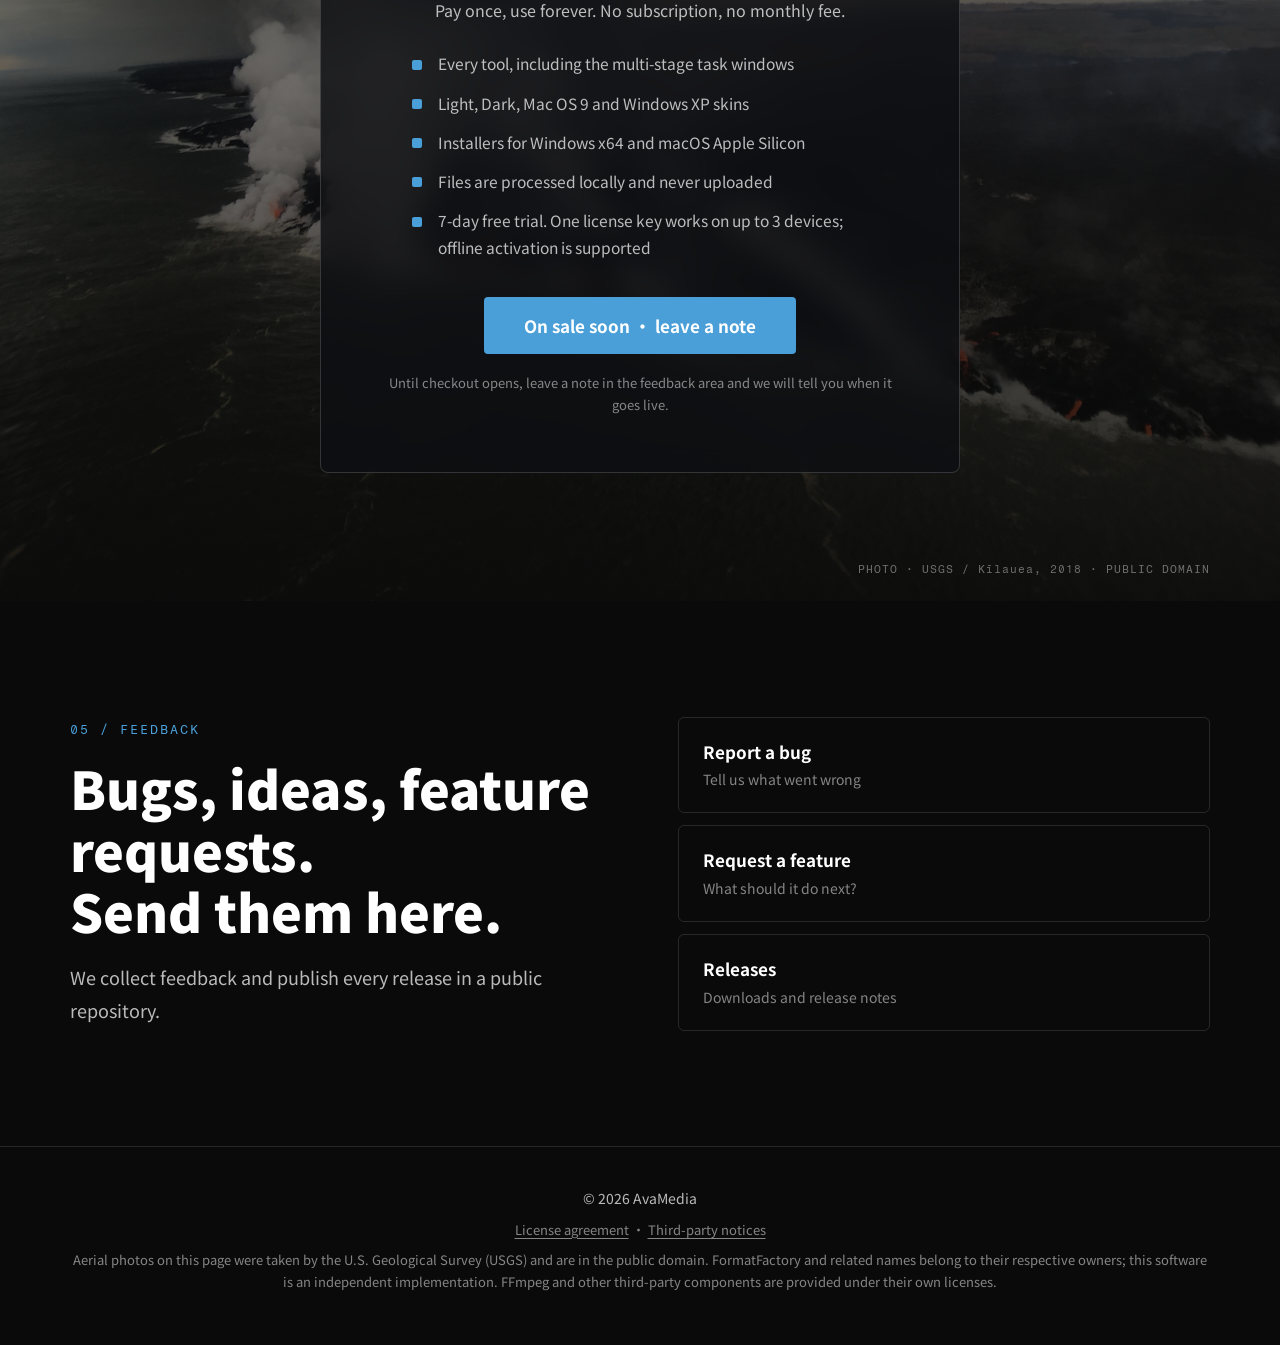
==== commit 8e28cc76: "feat(site): add English page, language switch and Pages deploy notes Co-Authored-By: Claude Sonnet 5" ====
--- a/site/index.html
+++ b/site/index.html
@@ -8,13 +8,18 @@
 <meta name="description" content="视频、音频、图片、PDF 一站处理。每个任务都是可暂停、可重试的多阶段窗口；浅色、深色、Mac OS 9、Windows XP 四套皮肤，为复古爱好者准备。一次买断 US$8.99。">
 <meta property="og:title" content="天池万象转换 · AvaMedia">
 <meta property="og:description" content="多任务步骤界面、四套复古皮肤的本地媒体工具箱。一次买断 US$8.99。">
+<meta property="og:locale" content="zh_CN">
 <meta property="og:image" content="media/volcano-crater.jpg">
 <link rel="icon" type="image/png" href="media/app-128.png">
+<link rel="canonical" href="https://ava.xpai.uk/">
+<link rel="alternate" hreflang="zh-CN" href="https://ava.xpai.uk/">
+<link rel="alternate" hreflang="en" href="https://ava.xpai.uk/en/">
+<link rel="alternate" hreflang="x-default" href="https://ava.xpai.uk/en/">
 <link rel="preconnect" href="https://fonts.googleapis.com">
 <link rel="preconnect" href="https://fonts.gstatic.com" crossorigin>
 <link href="https://fonts.googleapis.com/css2?family=Dela+Gothic+One&family=Fragment+Mono&family=Noto+Sans+SC:wght@300..900&display=swap" rel="stylesheet">
 <link rel="stylesheet" href="style.css">
-<script>document.documentElement.classList.add("js")</script>
+<script>document.documentElement.classList.add("js");try{if(!localStorage.getItem("lang")&&!/^zh/i.test(navigator.language||""))location.replace("en/")}catch(e){}</script>
 </head>
 <body>
 
@@ -30,7 +35,7 @@
     <a href="#buy">定价</a>
     <a href="#feedback">反馈</a>
   </nav>
-  <a class="btn small" href="#buy" data-buy>US$8.99 买断</a>
+  <div class="nav-right"><a class="lang" href="en/" data-lang="en" hreflang="en" lang="en">EN</a><a class="btn small" href="#buy" data-buy>US$8.99 买断</a></div>
 </header>
 
 <main id="top">
@@ -113,10 +118,10 @@
     <p class="lead">Mac OS 9 Platinum 与 Windows XP Luna 各有完整的窗口、按钮、标题栏和像素字体。切换皮肤立即生效，功能保持一致。</p>
   </div>
   <div class="tabs" role="tablist" aria-label="界面皮肤">
-    <button role="tab" id="tab-dark" aria-selected="true" aria-controls="skin-panel" data-skin="dark" data-era="2020s" data-cap="深色皮肤：深灰底色与蓝色强调，适合夜间长时间使用。">深色</button>
-    <button role="tab" id="tab-light" aria-selected="false" aria-controls="skin-panel" tabindex="-1" data-skin="light" data-era="2010s" data-cap="浅色皮肤：明亮干净的现代界面。">浅色</button>
-    <button role="tab" id="tab-macos9" aria-selected="false" aria-controls="skin-panel" tabindex="-1" data-skin="macos9" data-era="1999" data-cap="Mac OS 9 Platinum：条纹标题栏、方角按钮与像素字体。">Mac OS 9</button>
-    <button role="tab" id="tab-winxp" aria-selected="false" aria-controls="skin-panel" tabindex="-1" data-skin="winxp" data-era="2001" data-cap="Windows XP Luna：蓝色标题栏与圆角按钮。">Windows XP</button>
+    <button role="tab" id="tab-dark" aria-selected="true" aria-controls="skin-panel" data-skin="dark" data-alt="天池万象转换深色皮肤主窗口" data-era="2020s" data-cap="深色皮肤：深灰底色与蓝色强调，适合夜间长时间使用。">深色</button>
+    <button role="tab" id="tab-light" aria-selected="false" aria-controls="skin-panel" tabindex="-1" data-skin="light" data-alt="天池万象转换浅色皮肤主窗口" data-era="2010s" data-cap="浅色皮肤：明亮干净的现代界面。">浅色</button>
+    <button role="tab" id="tab-macos9" aria-selected="false" aria-controls="skin-panel" tabindex="-1" data-skin="macos9" data-alt="天池万象转换Mac OS 9皮肤主窗口" data-era="1999" data-cap="Mac OS 9 Platinum：条纹标题栏、方角按钮与像素字体。">Mac OS 9</button>
+    <button role="tab" id="tab-winxp" aria-selected="false" aria-controls="skin-panel" tabindex="-1" data-skin="winxp" data-alt="天池万象转换Windows XP皮肤主窗口" data-era="2001" data-cap="Windows XP Luna：蓝色标题栏与圆角按钮。">Windows XP</button>
   </div>
   <div class="shot reveal" id="skin-panel" role="tabpanel" aria-labelledby="tab-dark" tabindex="0">
     <span class="era" id="skin-era">2020s</span>
--- a/site/style.css
+++ b/site/style.css
@@ -39,6 +39,9 @@
 .brand{display:flex;align-items:center;gap:12px;font:400 19px/1 var(--display)}
 .brand img{border-radius:9px}
 .nav nav{display:flex;gap:36px}
+.nav-right{display:flex;align-items:center;gap:18px}
+.lang{font:400 13px/1 var(--mono);letter-spacing:1px;padding:9px 12px;border:1px solid rgba(255,255,255,.3);border-radius:4px;color:rgba(255,255,255,.85);transition:background .15s}
+.lang:hover{background:rgba(255,255,255,.12)}
 .nav nav a{font-size:15px;color:rgba(255,255,255,.8);transition:color .15s}
 .nav nav a:hover{color:#fff}
 
@@ -49,6 +52,7 @@
 @keyframes drift{from{transform:scale(1.04)}to{transform:scale(1.12) translate(-1.2%,-1%)}}
 .hero-content{width:100%;max-width:1280px;margin:0 auto;padding:140px var(--gutter) 96px}
 .kicker{font:400 13px/1.5 var(--mono);letter-spacing:2px;color:rgba(255,255,255,.7)}
+.en .hero h1{font-size:clamp(44px,7.4vw,88px);line-height:1.08;letter-spacing:-.5px}
 .hero h1{margin-top:26px;font-size:clamp(46px,8vw,92px);line-height:1.12;font-weight:900}
 .hero h1 em{font-style:normal;color:var(--accent)}
 .hero-sub{margin-top:28px;max-width:720px;font-size:18px;line-height:1.85;color:rgba(255,255,255,.9)}
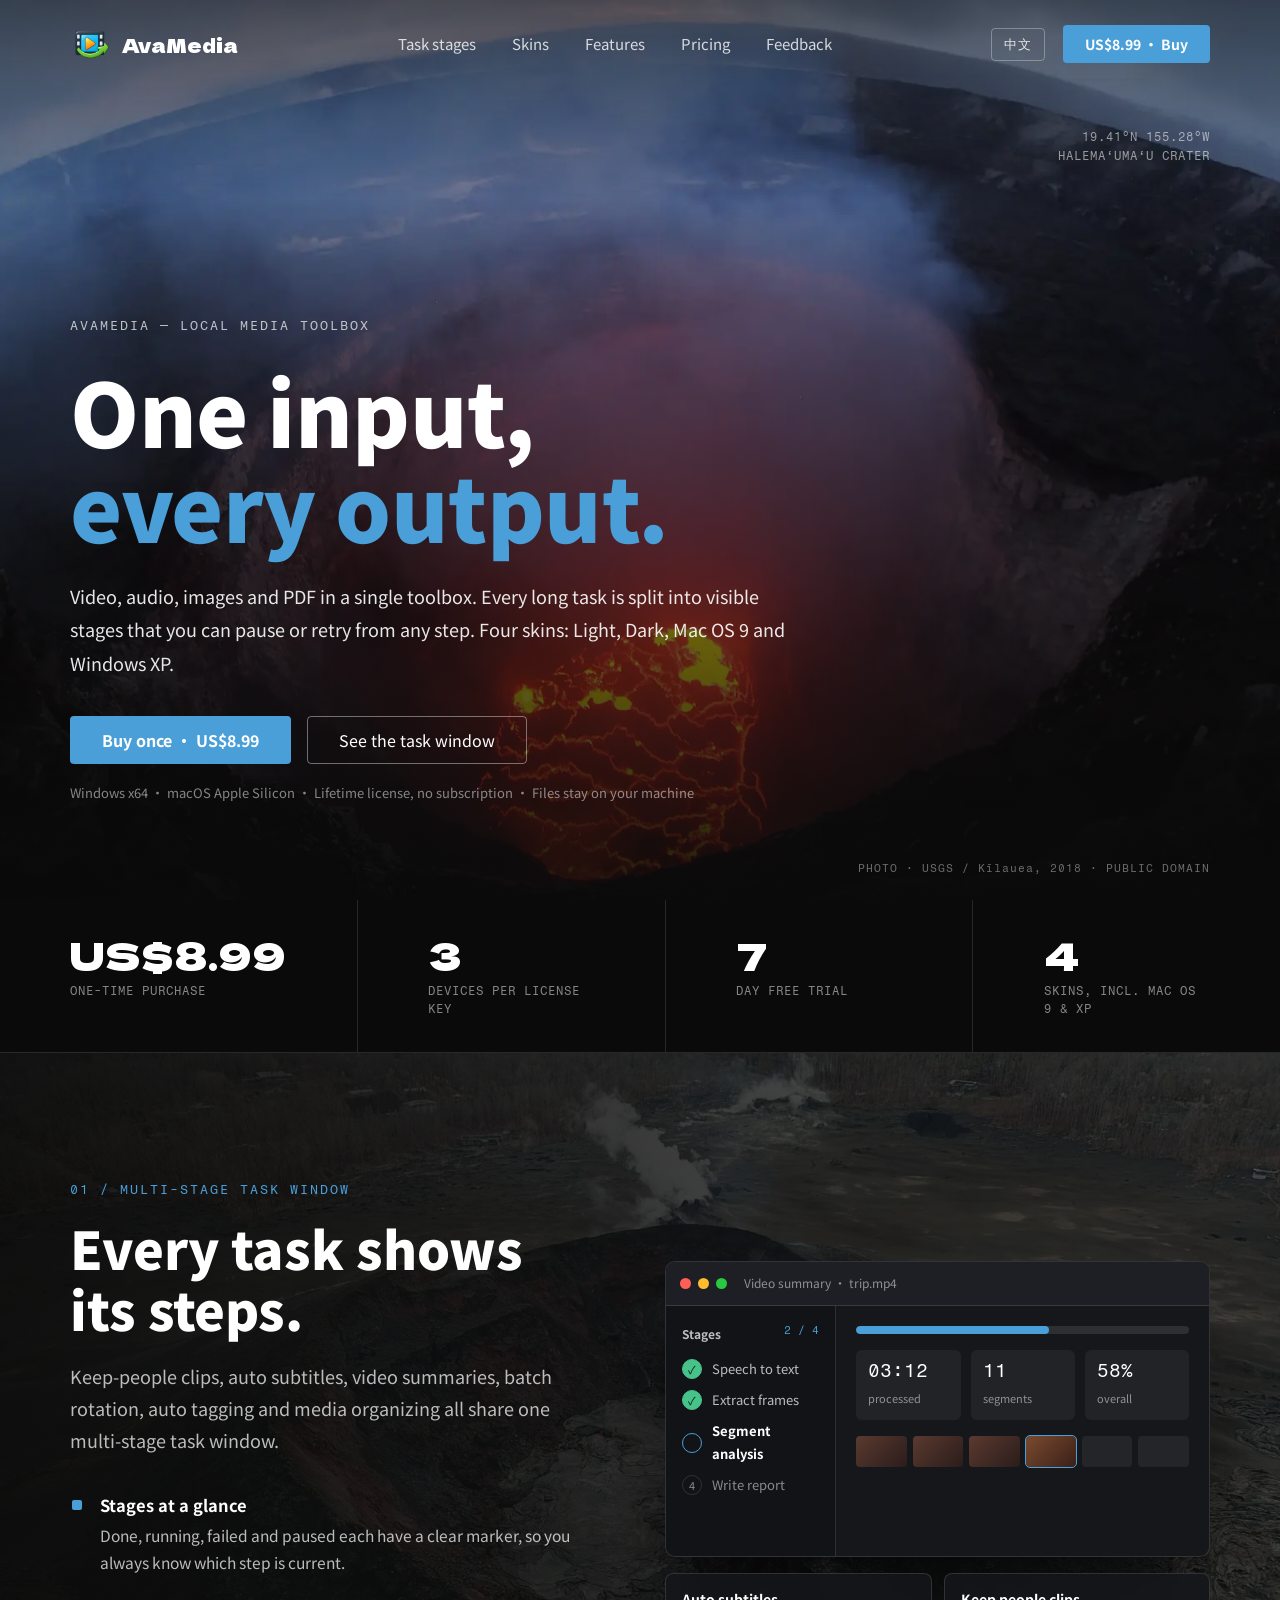
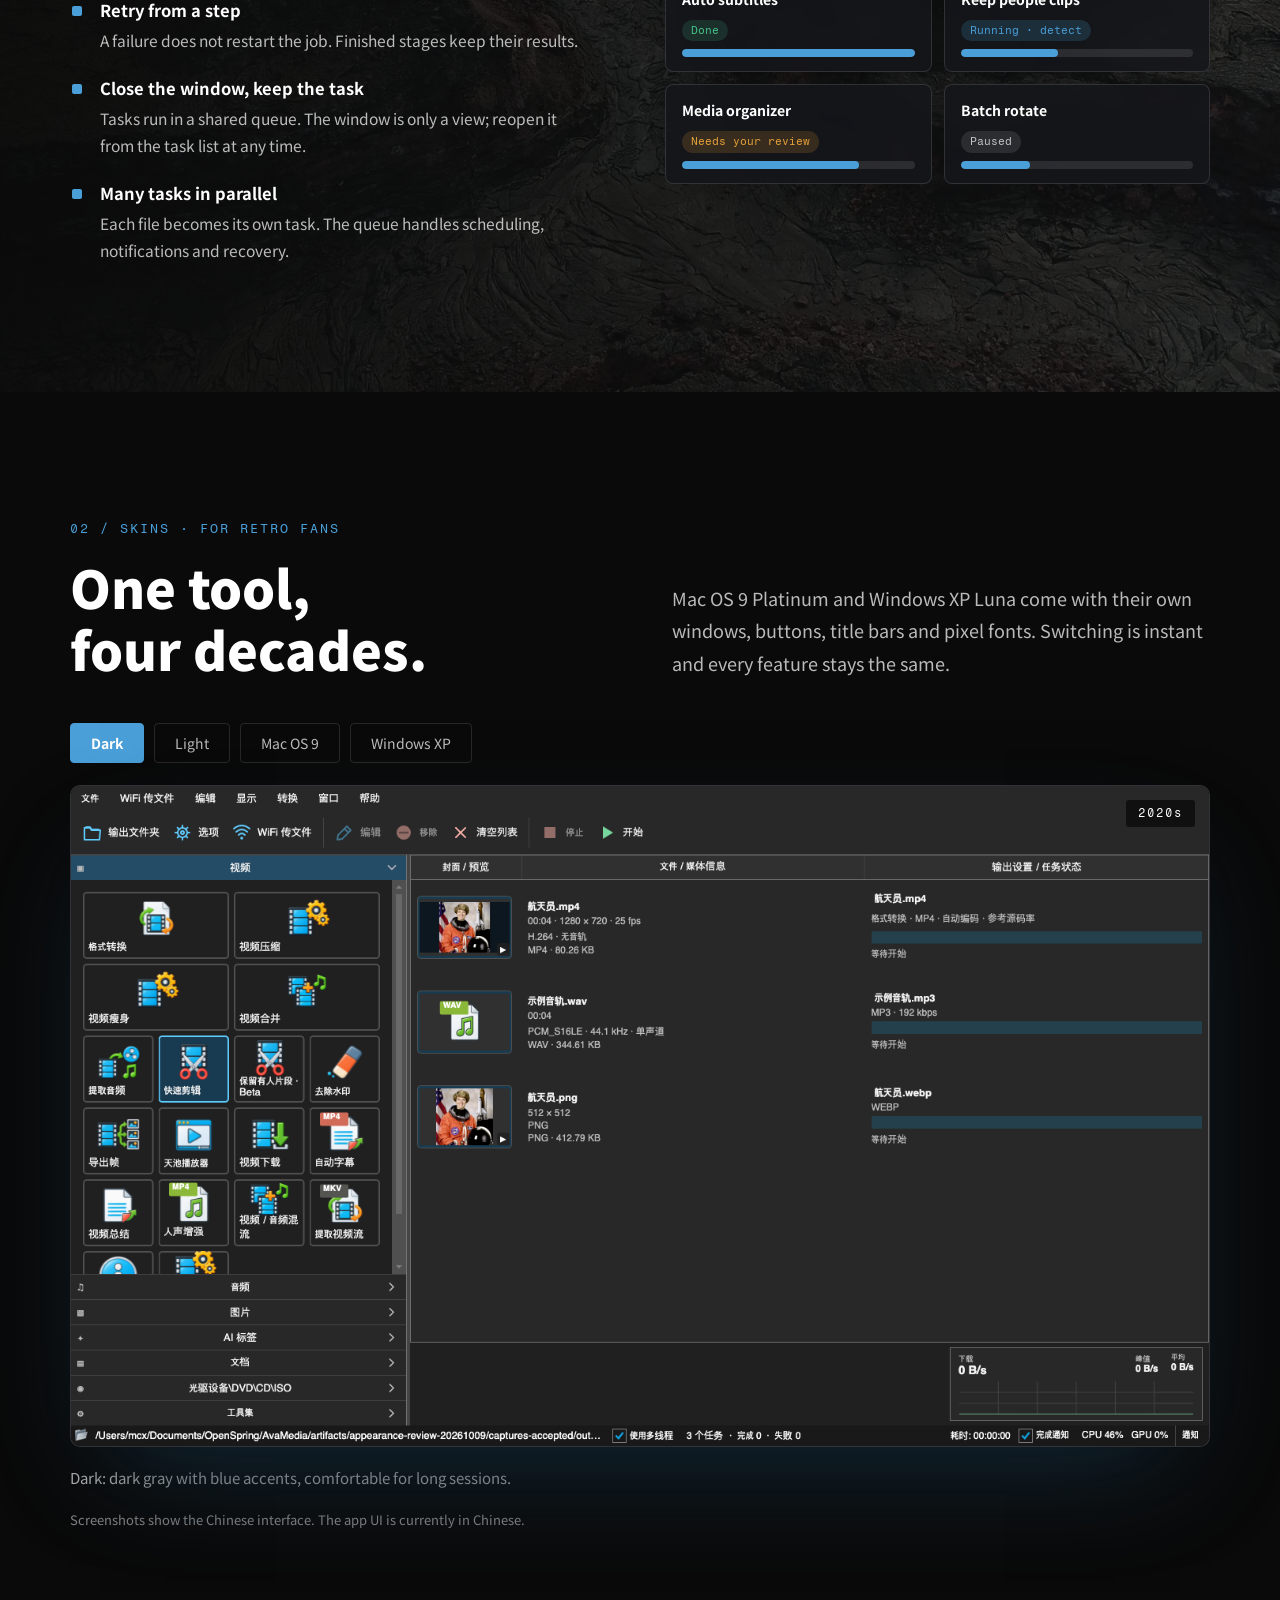
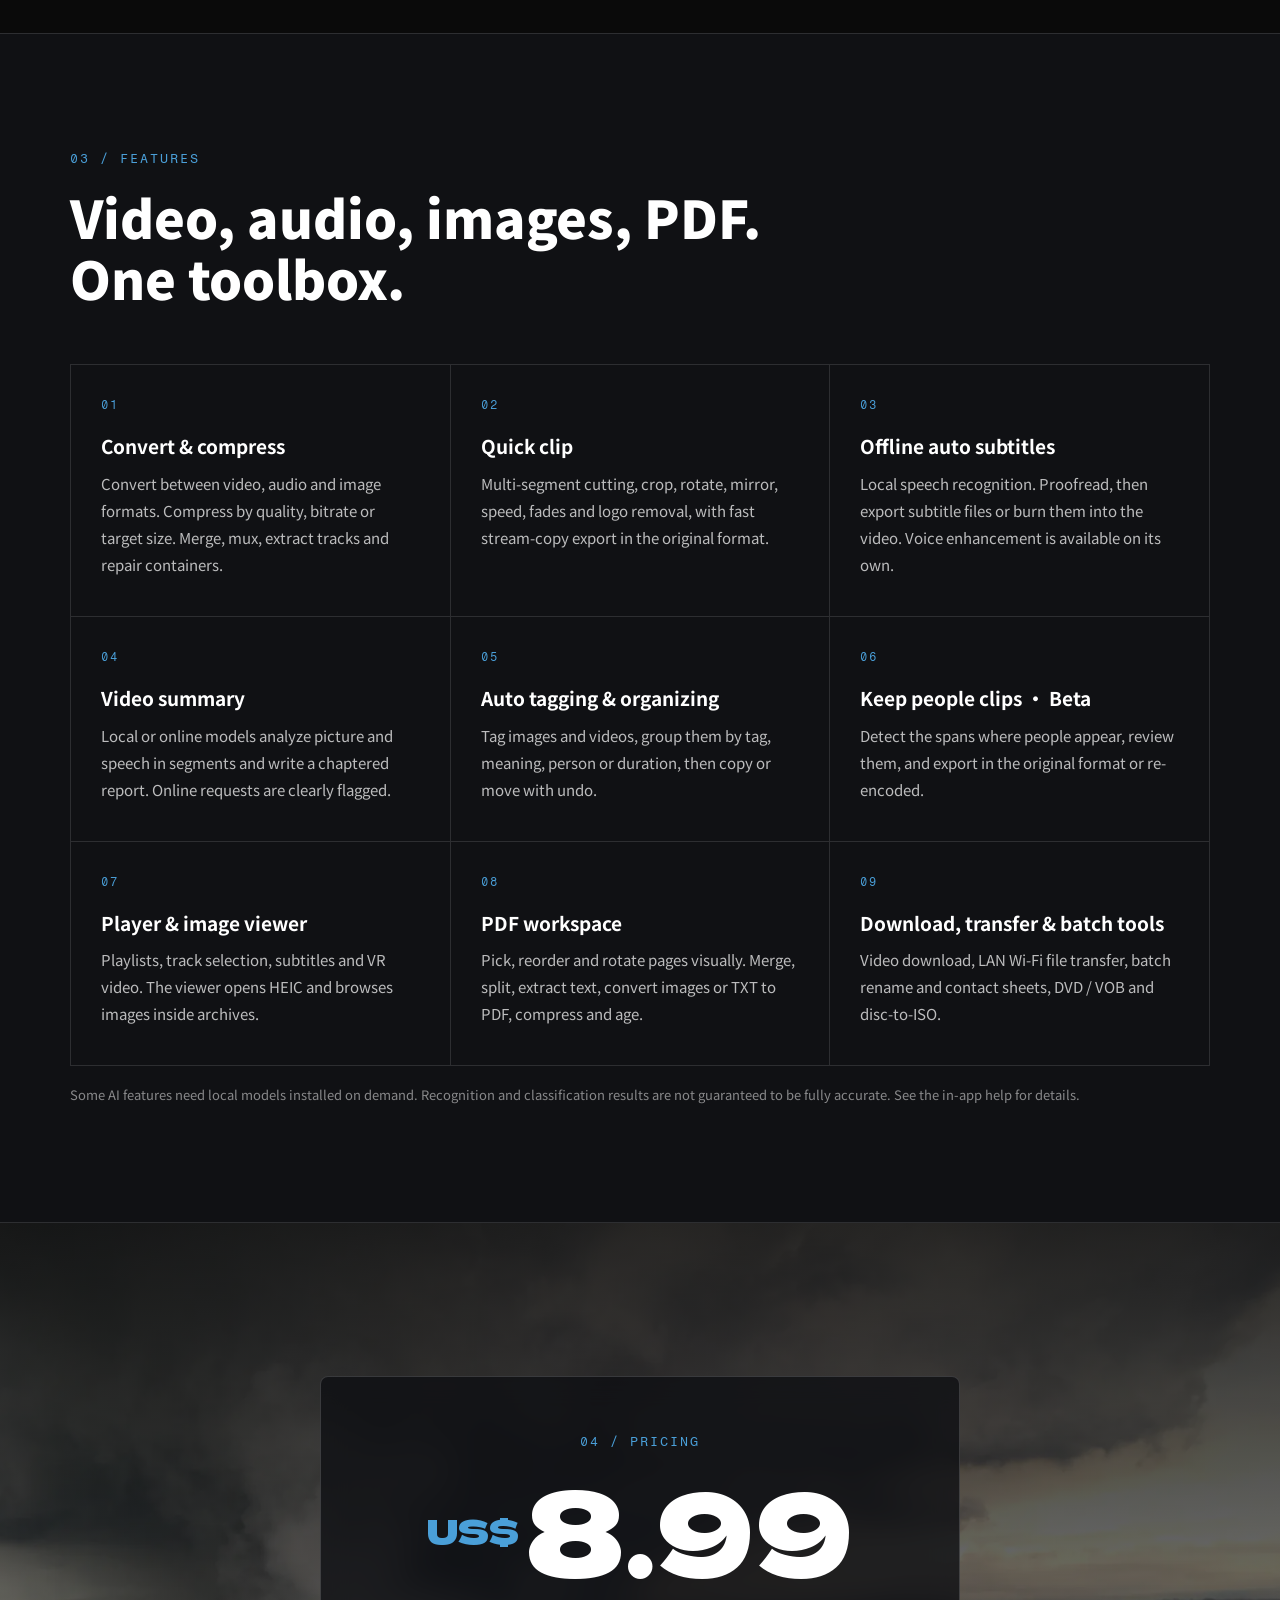
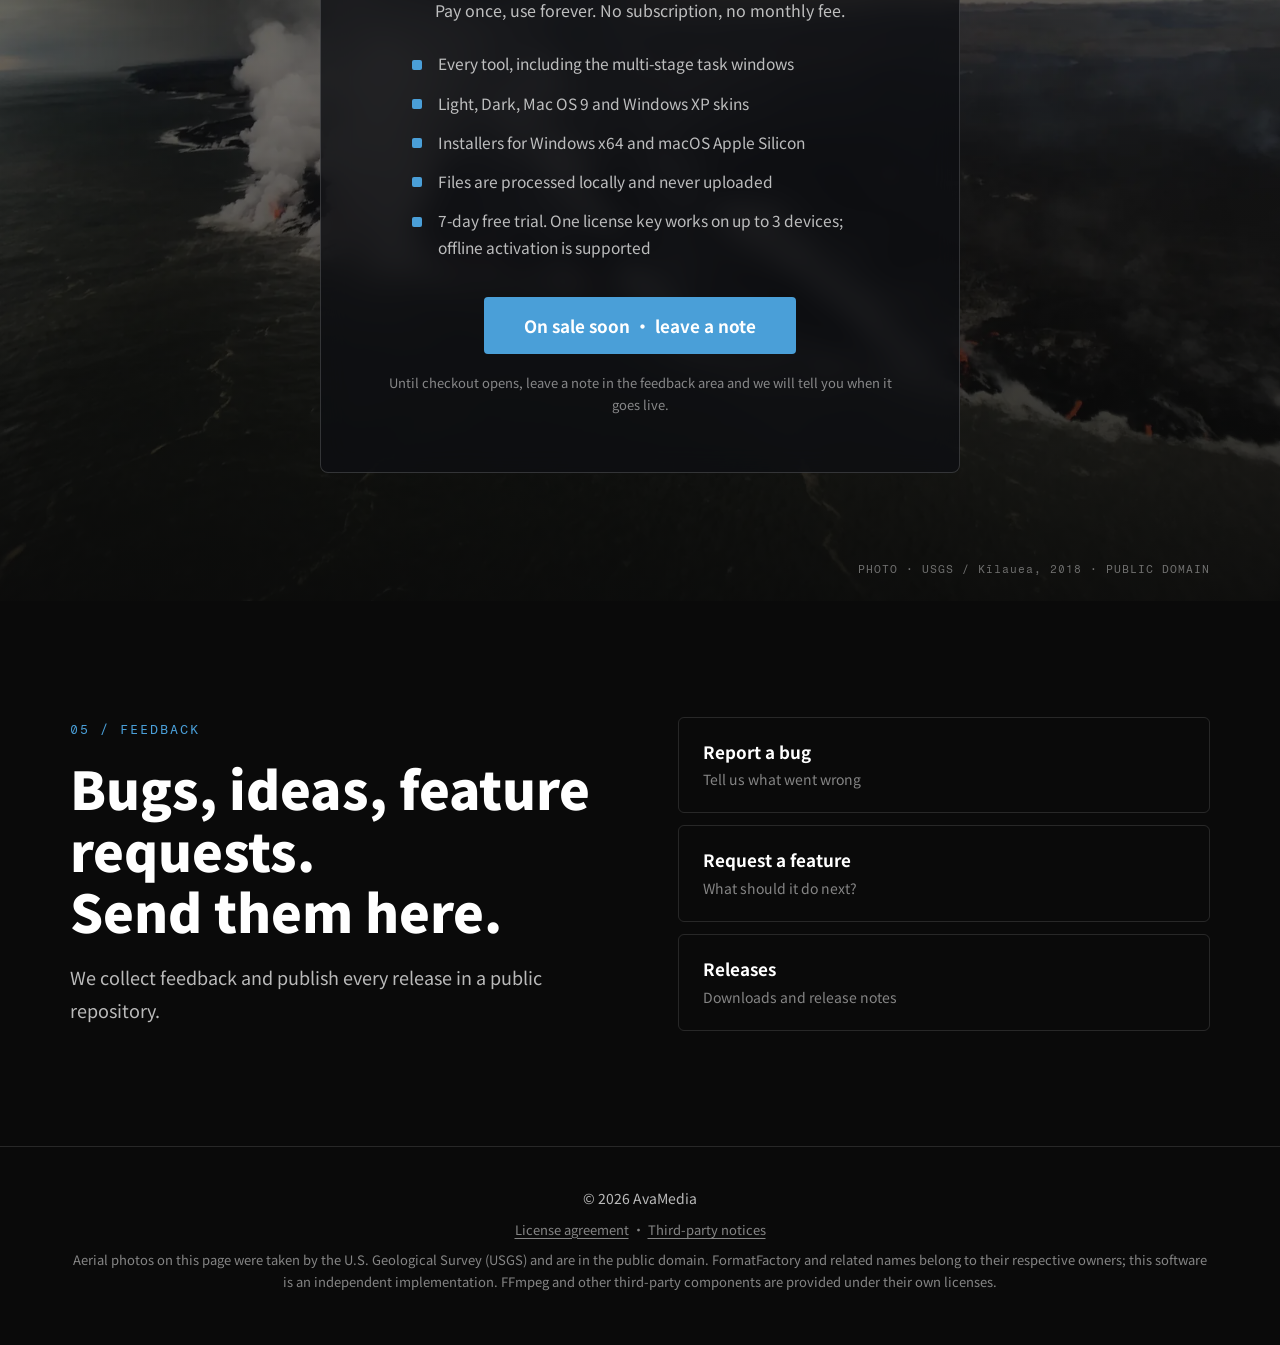
==== commit ea48e094: "perf(site): serve WebP images and cache media long-term Co-Authored-By: Claude Sonnet 5.5 <noreply@a" ====
--- a/site/index.html
+++ b/site/index.html
@@ -18,6 +18,7 @@
 <link rel="preconnect" href="https://fonts.googleapis.com">
 <link rel="preconnect" href="https://fonts.gstatic.com" crossorigin>
 <link href="https://fonts.googleapis.com/css2?family=Dela+Gothic+One&family=Fragment+Mono&family=Noto+Sans+SC:wght@300..900&display=swap" rel="stylesheet">
+<link rel="preload" as="image" href="media/volcano-crater.webp" fetchpriority="high">
 <link rel="stylesheet" href="style.css">
 <script>document.documentElement.classList.add("js");try{if(!localStorage.getItem("lang")&&!/^zh/i.test(navigator.language||""))location.replace("en/")}catch(e){}</script>
 </head>
@@ -125,7 +126,7 @@
   </div>
   <div class="shot reveal" id="skin-panel" role="tabpanel" aria-labelledby="tab-dark" tabindex="0">
     <span class="era" id="skin-era">2020s</span>
-    <img id="skin-img" src="media/main-dark.png" width="1440" height="836" alt="天池万象转换深色皮肤主窗口" loading="lazy">
+    <img id="skin-img" src="media/main-dark.webp" width="1440" height="836" alt="天池万象转换深色皮肤主窗口" loading="lazy">
   </div>
   <p class="caption" id="skin-cap" aria-live="polite">深色皮肤：深灰底色与蓝色强调，适合夜间长时间使用。</p>
 </section>
--- a/site/style.css
+++ b/site/style.css
@@ -47,7 +47,7 @@
 
 /* hero */
 .hero{position:relative;min-height:max(100vh,720px);display:flex;align-items:flex-end;overflow:hidden;isolation:isolate}
-.hero-photo{position:absolute;inset:0;z-index:-3;background:#1a1114 url("media/volcano-crater.jpg") center 60%/cover no-repeat;animation:drift 28s ease-in-out infinite alternate}
+.hero-photo{position:absolute;inset:0;z-index:-3;background:#1a1114 url("media/volcano-crater.webp") center 60%/cover no-repeat;animation:drift 28s ease-in-out infinite alternate}
 .hero-scrim{position:absolute;inset:0;z-index:-2;background:linear-gradient(180deg,rgba(10,10,10,.55) 0%,rgba(10,10,10,0) 22%,rgba(10,10,10,.4) 50%,rgba(10,10,10,.92) 100%)}
 @keyframes drift{from{transform:scale(1.04)}to{transform:scale(1.12) translate(-1.2%,-1%)}}
 .hero-content{width:100%;max-width:1280px;margin:0 auto;padding:140px var(--gutter) 96px}
@@ -68,7 +68,7 @@
 
 /* stages */
 .stages{position:relative;padding:clamp(80px,10vw,150px) 0;overflow:hidden;isolation:isolate}
-.stages-photo{position:absolute;inset:0;z-index:-2;background:#201a18 url("media/volcano-cone.jpg") center/cover no-repeat}
+.stages-photo{position:absolute;inset:0;z-index:-2;background:#201a18 url("media/volcano-cone.webp") center/cover no-repeat}
 .stages-scrim{position:absolute;inset:0;z-index:-1;background:linear-gradient(90deg,rgba(10,10,10,.94) 0%,rgba(10,10,10,.82) 45%,rgba(10,10,10,.66) 100%)}
 .stages-grid{display:grid;grid-template-columns:1fr 1.05fr;gap:clamp(36px,6vw,88px);align-items:center}
 .ticks{list-style:none;padding:0;margin-top:34px;display:grid;gap:20px}
@@ -141,7 +141,7 @@
 
 /* buy */
 .buy{position:relative;padding:clamp(90px,12vw,170px) 0 clamp(80px,10vw,130px);overflow:hidden;isolation:isolate}
-.buy-photo{position:absolute;inset:0;z-index:-2;background:#1a1d1f url("media/volcano-coast.jpg") center/cover no-repeat}
+.buy-photo{position:absolute;inset:0;z-index:-2;background:#1a1d1f url("media/volcano-coast.webp") center/cover no-repeat}
 .buy-scrim{position:absolute;inset:0;z-index:-1;background:linear-gradient(180deg,rgba(10,10,10,.88) 0%,rgba(10,10,10,.55) 45%,rgba(10,10,10,.9) 100%)}
 .card{max-width:640px;margin:0 auto;padding:clamp(30px,5vw,56px);border-radius:8px;background:rgba(14,15,18,.78);border:1px solid rgba(255,255,255,.16);backdrop-filter:blur(14px);-webkit-backdrop-filter:blur(14px);text-align:center}
 .card .ticks{text-align:left;max-width:460px;margin-left:auto;margin-right:auto}
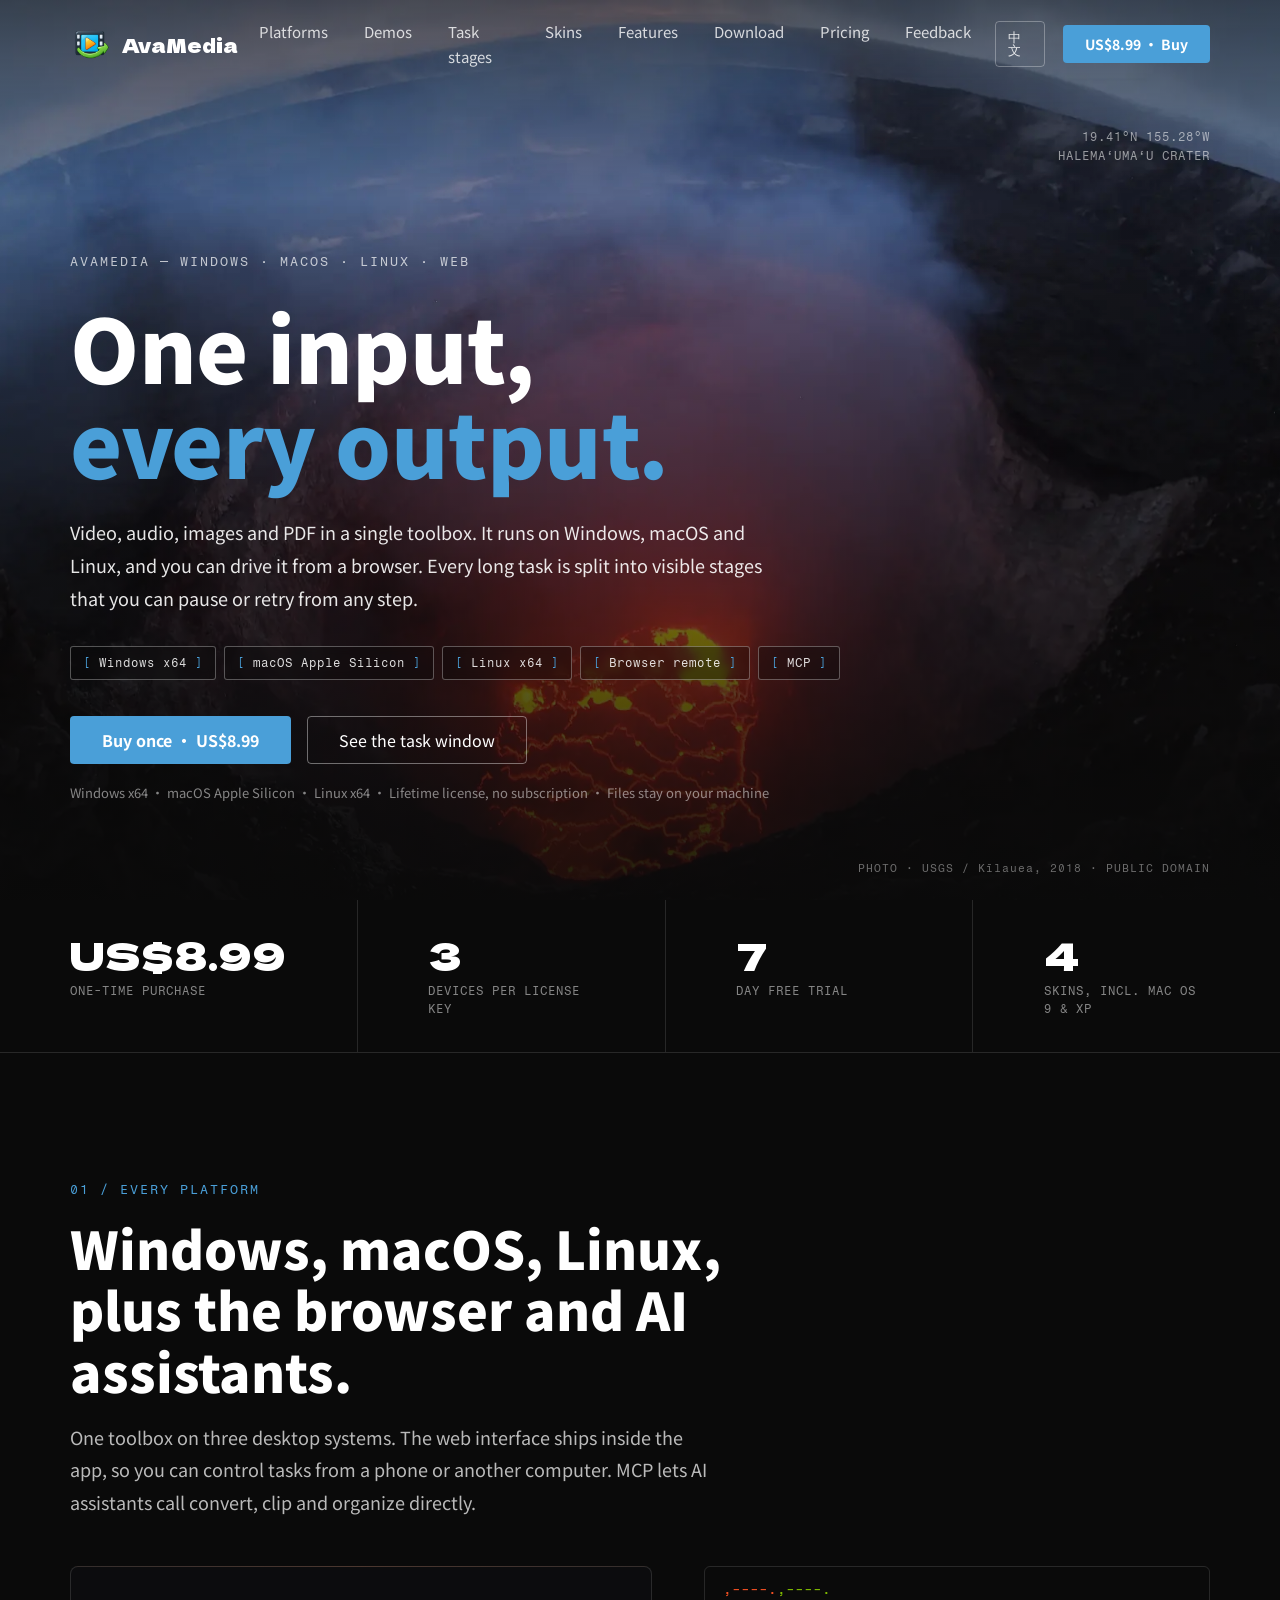
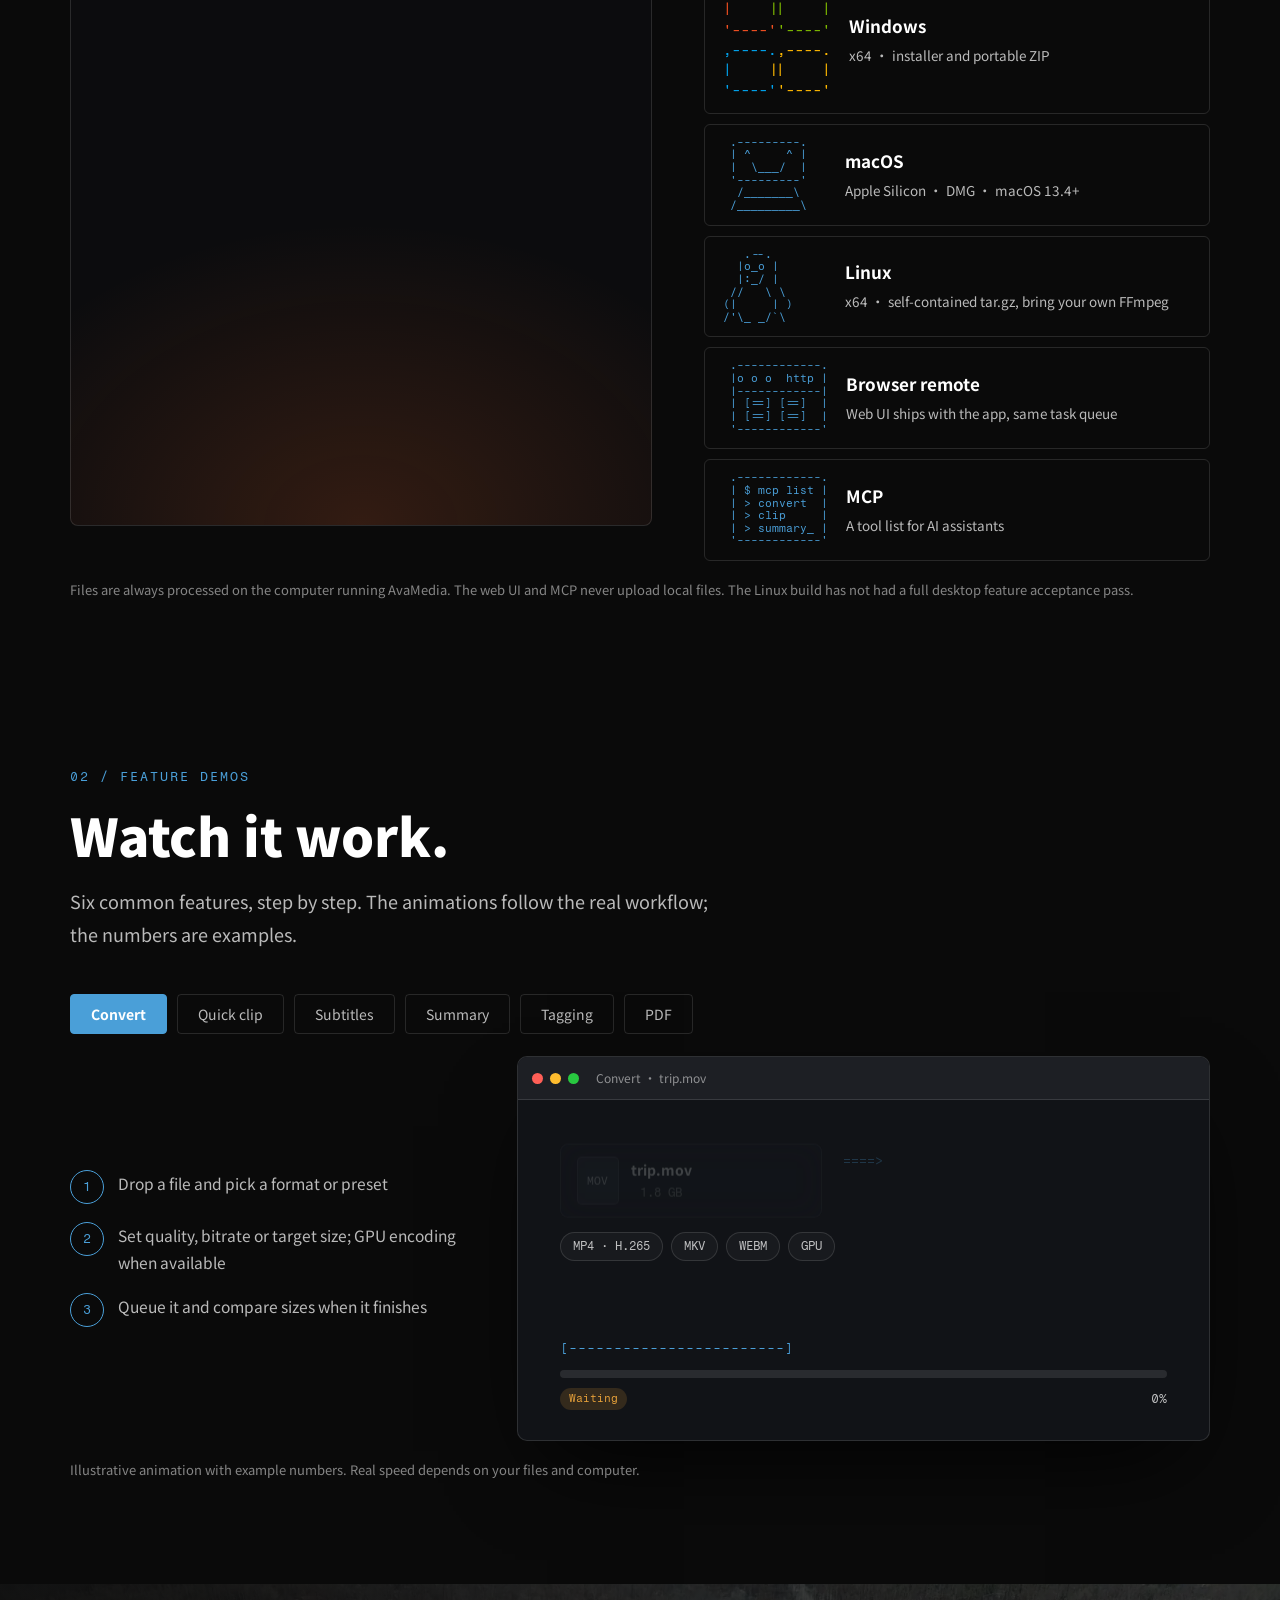
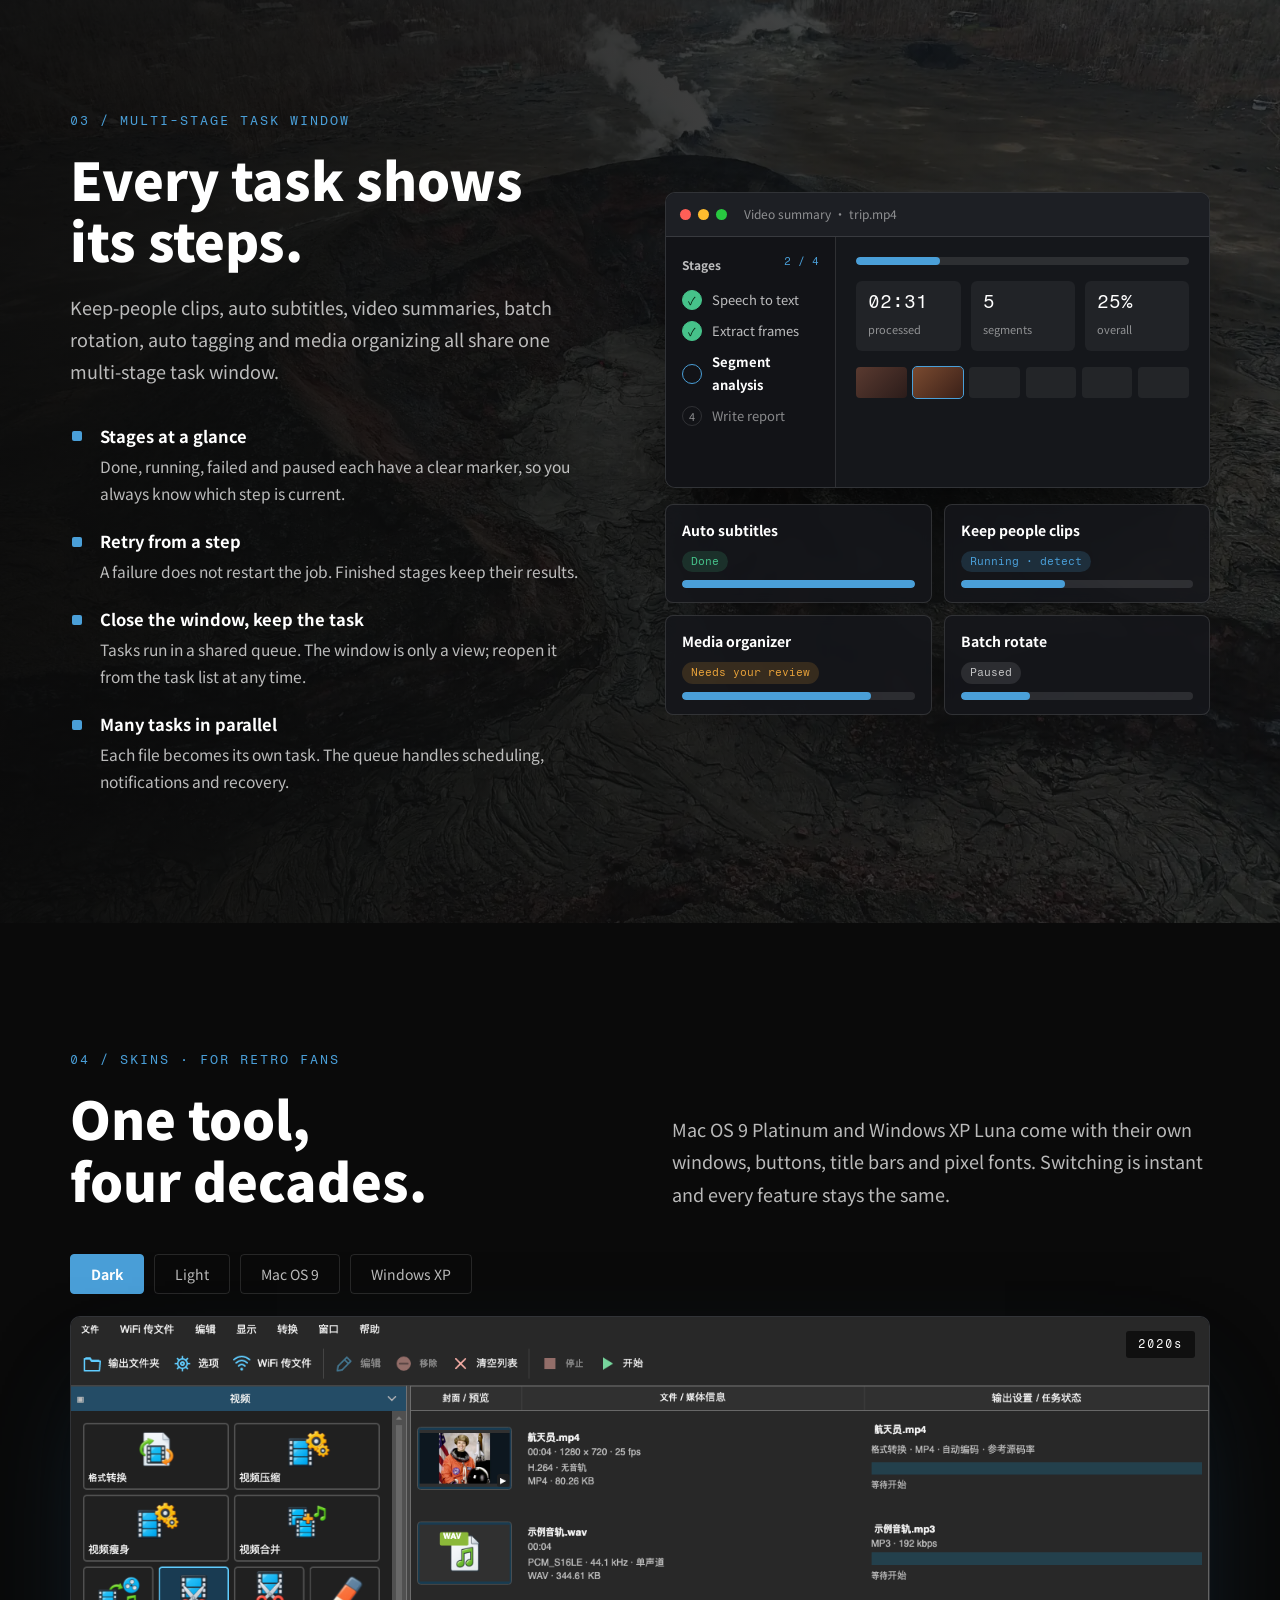
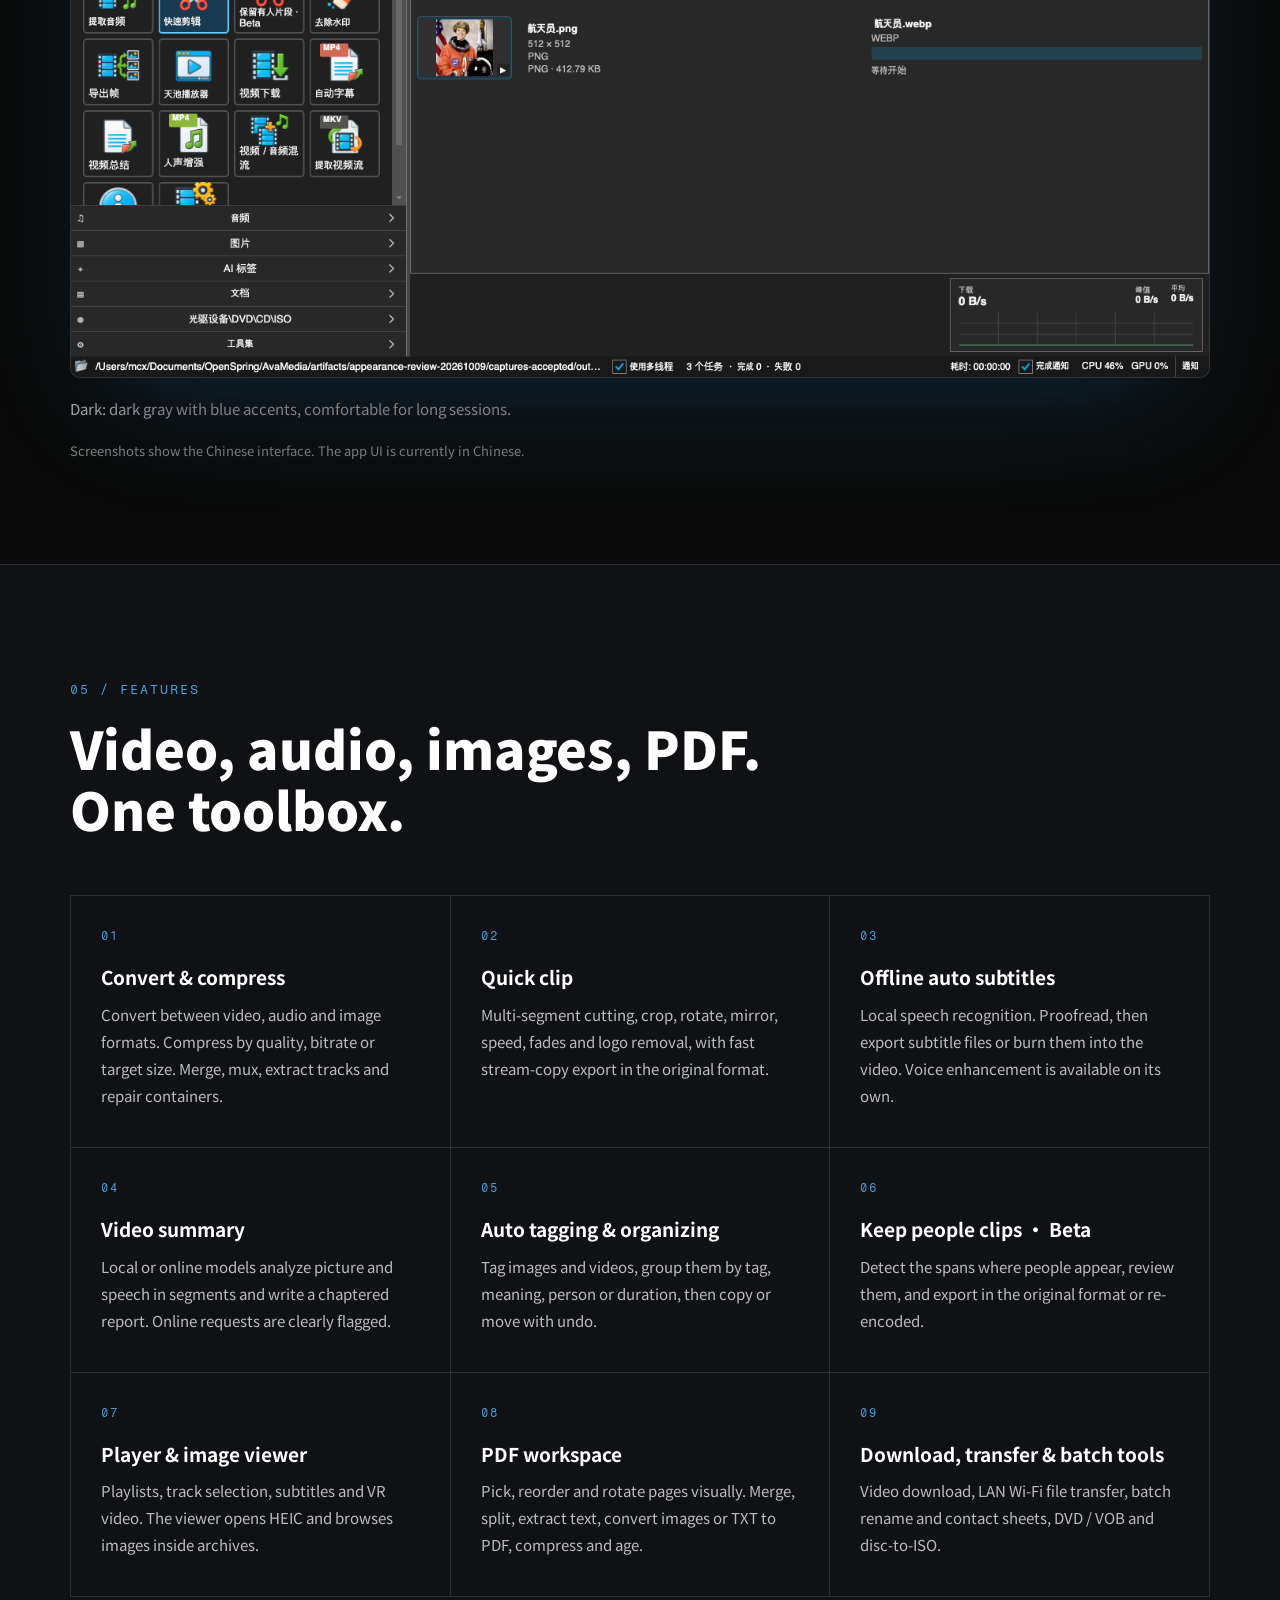
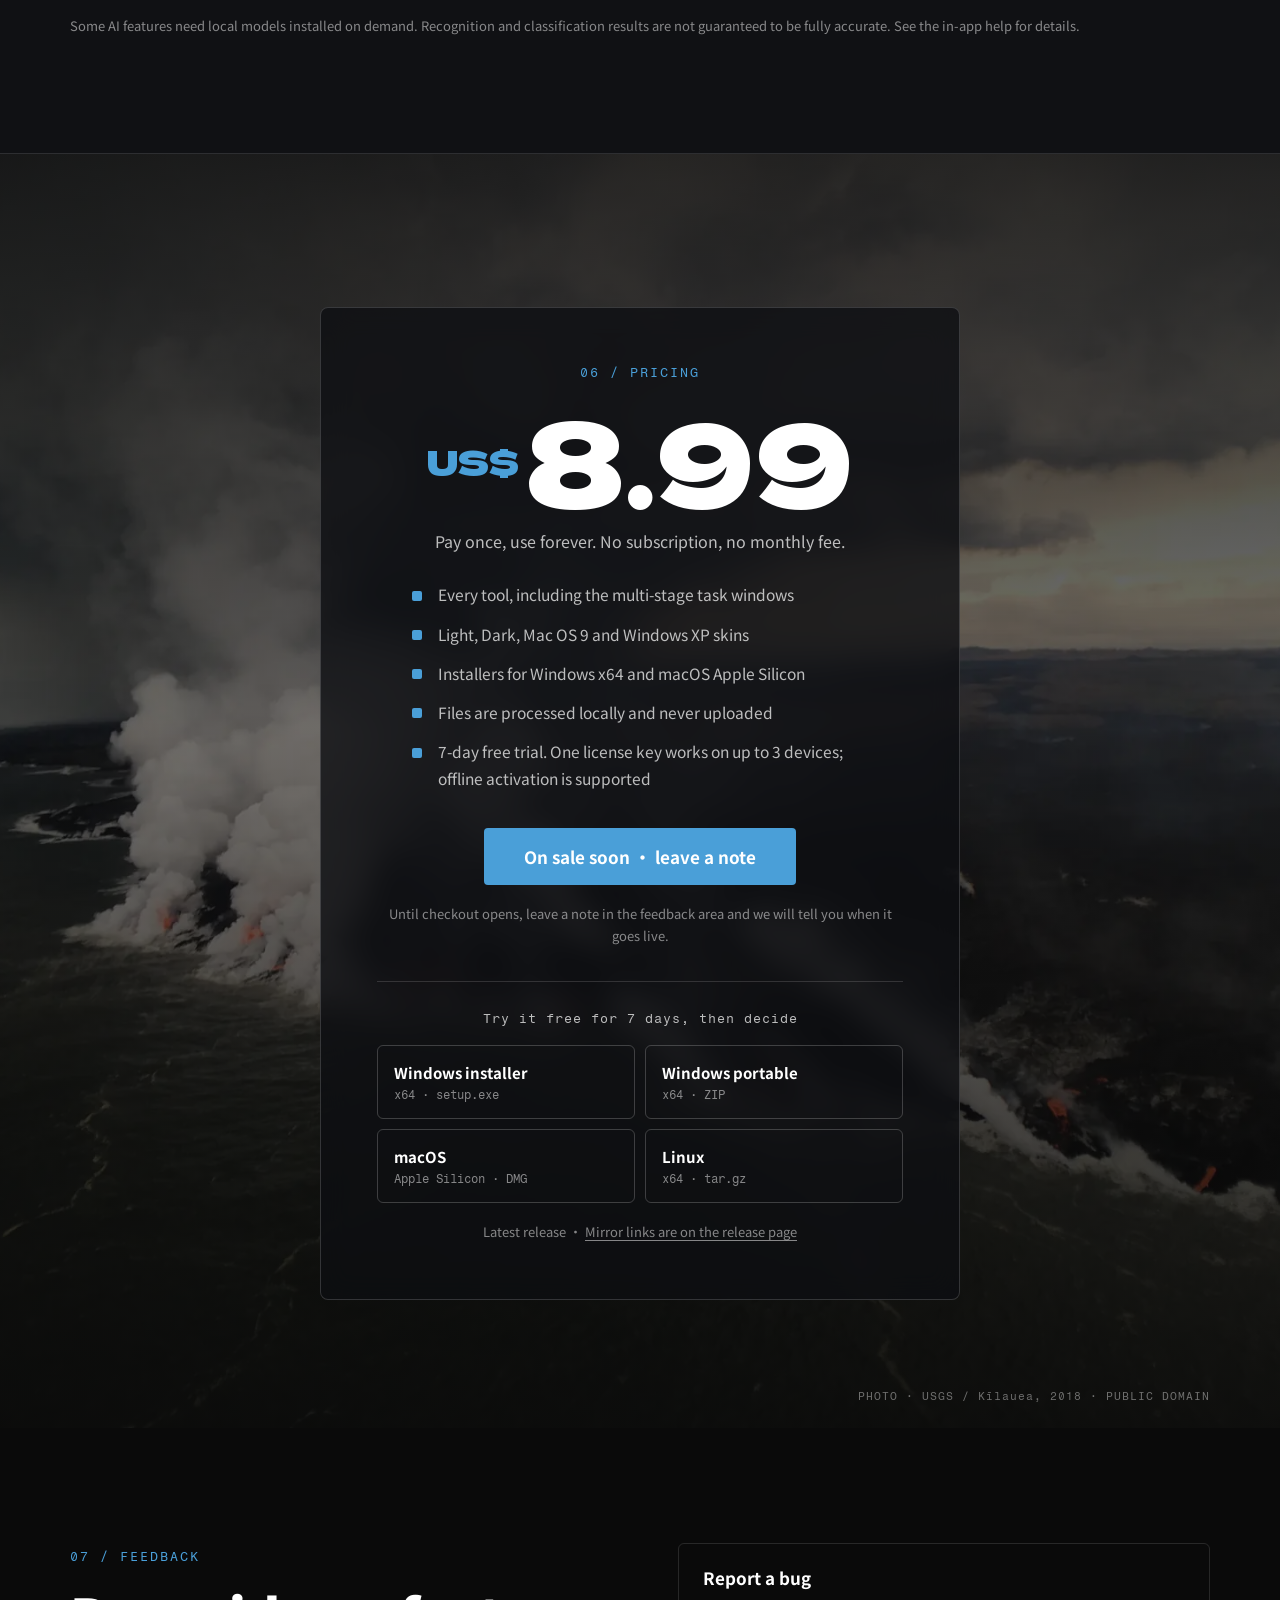
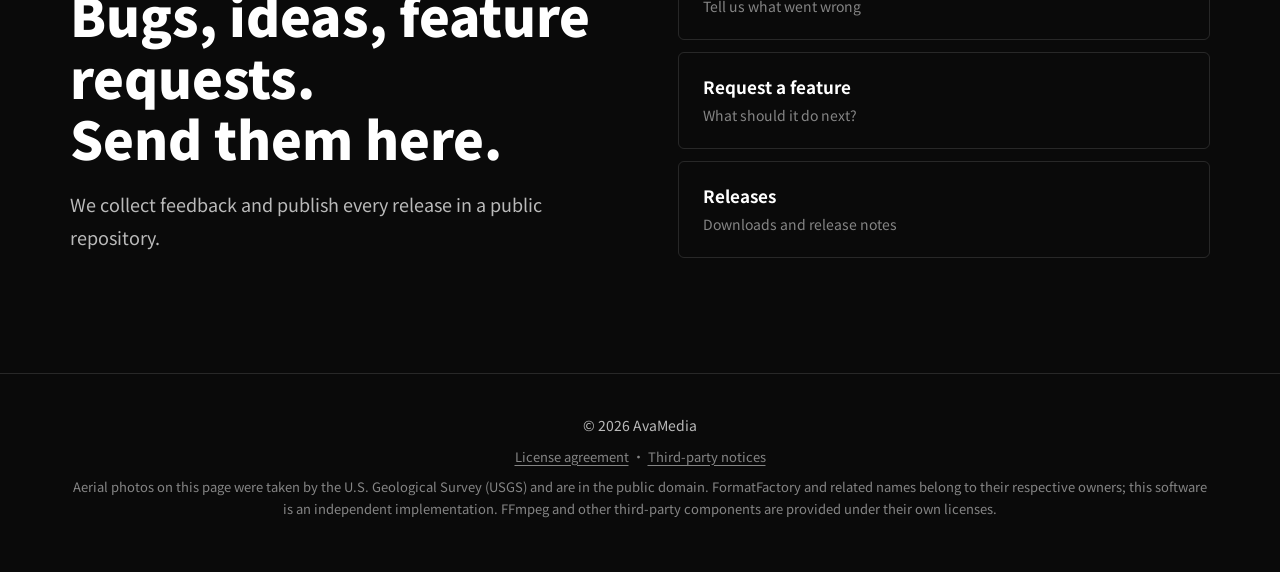
==== commit a9ec5c1b: "feat(site): all-platform section, ASCII volcano, animated feature demos and downloads Co-Authored-By" ====
--- a/site/index.html
+++ b/site/index.html
@@ -30,9 +30,12 @@
     <span>AvaMedia</span>
   </a>
   <nav aria-label="主导航">
+    <a href="#platforms">全平台</a>
+    <a href="#demos">演示</a>
     <a href="#stages">多任务步骤</a>
     <a href="#skins">多主题</a>
     <a href="#features">功能</a>
+    <a href="#download">下载</a>
     <a href="#buy">定价</a>
     <a href="#feedback">反馈</a>
   </nav>
@@ -46,14 +49,15 @@
   <div class="hero-scrim"></div>
   <p class="hero-coord" aria-hidden="true">19.41°N 155.28°W<br>HALEMA‘UMA‘U CRATER</p>
   <div class="hero-content">
-    <p class="kicker">AVAMEDIA — 天池万象转换 / 本地媒体工具箱</p>
+    <p class="kicker">AVAMEDIA — WINDOWS · MACOS · LINUX · WEB</p>
     <h1 id="hero-title">一次输入，<br><em>万般输出。</em></h1>
-    <p class="hero-sub">视频、音频、图片、PDF 在同一个工具箱里处理。每个耗时任务都拆成看得见的步骤，可以暂停，也能从任意一步重试。界面提供浅色、深色、Mac OS 9 和 Windows XP 四套皮肤。</p>
+    <p class="hero-sub">视频、音频、图片、PDF 在同一个工具箱里处理。Windows、macOS、Linux 都能用，还能在浏览器里遥控。每个耗时任务都拆成看得见的步骤，可以暂停，也能从任意一步重试。</p>
+    <div class="plat-chips mono" aria-label="platforms"><span>Windows x64</span><span>macOS Apple Silicon</span><span>Linux x64</span><span>浏览器遥控</span><span>MCP</span></div>
     <div class="cta">
       <a class="btn" href="#buy" data-buy>一次买断 US$8.99</a>
       <a class="btn ghost" href="#stages">查看多任务界面</a>
     </div>
-    <p class="fine">Windows x64 · macOS Apple Silicon · 永久使用，无订阅 · 文件在本机处理</p>
+    <p class="fine">Windows x64 · macOS Apple Silicon · Linux x64 · 永久使用，无订阅 · 文件在本机处理</p>
   </div>
   <p class="credit">PHOTO · USGS / Kīlauea, 2018 · PUBLIC DOMAIN</p>
 </section>
@@ -65,12 +69,67 @@
   <div role="listitem"><b>4</b><span>套皮肤，含 Mac OS 9 与 XP</span></div>
 </div>
 
+<section id="platforms" class="platforms wrap" aria-labelledby="plat-title">
+  <div class="plat-head reveal">
+    <p class="label">01 / 全平台</p>
+    <h2 id="plat-title">Windows、macOS、Linux，<br>外加浏览器和 AI 助手。</h2>
+    <p class="lead">同一套工具箱跑在三个桌面系统上。网页界面随应用打包，可以在手机或另一台电脑上遥控任务；MCP 让 AI 助手直接调用转换、剪辑和整理。</p>
+  </div>
+  <div class="plat-grid">
+    <div class="ascii-stage reveal"><canvas id="ascii-volcano" aria-hidden="true"></canvas></div>
+    <ul class="plat-list"><li class="reveal"><pre class="logo" aria-hidden="true"><span class="c1">,----.</span><span class="c2">,----.</span>
+<span class="c1">|    |</span><span class="c2">|    |</span>
+<span class="c1">'----'</span><span class="c2">'----'</span>
+<span class="c3">,----.</span><span class="c4">,----.</span>
+<span class="c3">|    |</span><span class="c4">|    |</span>
+<span class="c3">'----'</span><span class="c4">'----'</span></pre><div><b>Windows</b><span>x64 · 安装版与便携版 ZIP</span></div></li><li class="reveal"><pre class="logo" aria-hidden="true"> .---------.
+ | ^     ^ |
+ |  \___/  |
+ '---------'
+  /_______\
+ /_________\</pre><div><b>macOS</b><span>Apple Silicon · DMG · macOS 13.4+</span></div></li><li class="reveal"><pre class="logo" aria-hidden="true">   .--.
+  |o_o |
+  |:_/ |
+ //   \ \
+(|     | )
+/'\_ _/`\</pre><div><b>Linux</b><span>x64 · 自包含 tar.gz，需自备 FFmpeg</span></div></li><li class="reveal"><pre class="logo" aria-hidden="true"> .------------.
+ |o o o  http |
+ |------------|
+ | [==] [==]  |
+ | [==] [==]  |
+ '------------'</pre><div><b>浏览器遥控</b><span>网页随应用打包，共用同一个任务队列</span></div></li><li class="reveal"><pre class="logo" aria-hidden="true"> .------------.
+ | $ mcp list |
+ | > convert  |
+ | > clip     |
+ | > summary_ |
+ '------------'</pre><div><b>MCP</b><span>给 AI 助手调用的工具列表</span></div></li></ul>
+  </div>
+  <p class="fine">文件始终在运行 AvaMedia 的电脑上处理，网页和 MCP 不上传本地文件。Linux 版尚未做完整的桌面功能验收。</p>
+</section>
+
+<section id="demos" class="demos wrap" aria-labelledby="demos-title">
+  <div class="reveal">
+    <p class="label">02 / 功能演示</p>
+    <h2 id="demos-title">看它怎么干活。</h2>
+    <p class="lead">下面是六个常用功能的操作过程。示意动画按软件实际步骤制作，数字为示例。</p>
+  </div>
+  <div class="tabs" role="tablist" aria-label="功能演示" id="demo-tabs"></div>
+  <div class="demo-grid">
+    <div class="demo-info" id="demo-info" aria-live="polite"></div>
+    <div class="win demo-stage">
+      <div class="titlebar"><i></i><i></i><i></i><span id="demo-title"></span></div>
+      <div class="demo-scene" id="demo-scene" role="tabpanel" aria-label="功能演示"></div>
+    </div>
+  </div>
+  <p class="fine">示意动画，数字为示例；实际速度取决于文件和电脑。</p>
+</section>
+
 <section id="stages" class="stages" aria-labelledby="stages-title">
   <div class="stages-photo" aria-hidden="true"></div>
   <div class="stages-scrim" aria-hidden="true"></div>
   <div class="wrap stages-grid">
     <div class="reveal">
-      <p class="label">01 / 多任务步骤界面</p>
+      <p class="label">03 / 多任务步骤界面</p>
       <h2 id="stages-title">每个任务，<br>都有看得见的步骤。</h2>
       <p class="lead">保留有人片段、自动字幕、视频总结、批量旋转、自动标签分类与媒体整理，都使用同一套多阶段任务窗口。</p>
       <ul class="ticks">
@@ -113,7 +172,7 @@
 <section id="skins" class="skins wrap" aria-labelledby="skins-title">
   <div class="skins-head reveal">
     <div>
-      <p class="label">02 / 多主题 · 给复古爱好者</p>
+      <p class="label">04 / 多主题 · 给复古爱好者</p>
       <h2 id="skins-title">一个工具，四个年代。</h2>
     </div>
     <p class="lead">Mac OS 9 Platinum 与 Windows XP Luna 各有完整的窗口、按钮、标题栏和像素字体。切换皮肤立即生效，功能保持一致。</p>
@@ -134,7 +193,7 @@
 <section id="features" class="features" aria-labelledby="features-title">
   <div class="wrap">
     <div class="reveal">
-      <p class="label">03 / 功能</p>
+      <p class="label">05 / 功能</p>
       <h2 id="features-title">视频、音频、图片、PDF，一个工具箱。</h2>
     </div>
     <div class="grid">
@@ -157,7 +216,7 @@
   <div class="buy-scrim" aria-hidden="true"></div>
   <div class="wrap">
     <div class="card reveal">
-      <p class="label">04 / 定价</p>
+      <p class="label">06 / 定价</p>
       <h2 id="buy-title" class="sr-only">定价</h2>
       <div class="price"><span>US$</span>8.99</div>
       <p class="price-note">一次买断，永久使用。没有订阅，没有按月续费。</p>
@@ -170,6 +229,17 @@
       </ul>
       <div class="cta"><a class="btn big" id="buy-btn" href="https://github.com/mcxen/AvaRelease/issues/new/choose" data-buy>即将开售 · 点此留言告诉我们</a></div>
       <p class="fine">购买入口开通前，可在反馈区留言，上线时第一时间通知你。</p>
+
+      <div class="downloads" id="download">
+        <p class="dl-title">先试用 7 天，再决定是否购买</p>
+        <div class="dl-grid">
+          <a class="dl" data-asset="setup" href="https://github.com/mcxen/AvaRelease/releases/latest"><b>Windows 安装版</b><span>x64 · setup.exe</span></a>
+          <a class="dl" data-asset="portable" href="https://github.com/mcxen/AvaRelease/releases/latest"><b>Windows 便携版</b><span>x64 · ZIP</span></a>
+          <a class="dl" data-asset="dmg" href="https://github.com/mcxen/AvaRelease/releases/latest"><b>macOS</b><span>Apple Silicon · DMG</span></a>
+          <a class="dl" data-asset="linux" href="https://github.com/mcxen/AvaRelease/releases/latest"><b>Linux</b><span>x64 · tar.gz</span></a>
+        </div>
+        <p class="fine"><span id="dl-version">最新版本</span> · <a id="dl-mirror" href="https://github.com/mcxen/AvaRelease/releases/latest">国内加速下载见发布页</a></p>
+      </div>
     </div>
   </div>
   <p class="credit">PHOTO · USGS / Kīlauea, 2018 · PUBLIC DOMAIN</p>
@@ -177,7 +247,7 @@
 
 <section id="feedback" class="feedback wrap" aria-labelledby="feedback-title">
   <div class="reveal">
-    <p class="label">05 / 反馈</p>
+    <p class="label">07 / 反馈</p>
     <h2 id="feedback-title">问题、建议、想要的功能，<br>都放在这里。</h2>
     <p class="lead">我们用公开的发布仓库收集反馈，也在这里发布每个新版本。</p>
   </div>
@@ -197,5 +267,6 @@
 </footer>
 
 <script src="site.js"></script>
+<script src="visuals.js"></script>
 </body>
 </html>
--- a/site/style.css
+++ b/site/style.css
@@ -190,3 +190,136 @@
   .hero-photo,.spin{animation:none}
   .js .reveal{opacity:1;transform:none;transition:none}
 }
+
+/* downloads */
+.downloads{margin-top:34px;padding-top:28px;border-top:1px solid rgba(255,255,255,.14)}
+.dl-title{font:400 13px/1.4 var(--mono);letter-spacing:1px;color:var(--sub);margin-bottom:16px}
+.dl-grid{display:grid;grid-template-columns:repeat(2,1fr);gap:10px}
+.dl{display:flex;flex-direction:column;gap:2px;padding:14px 16px;border:1px solid rgba(255,255,255,.2);border-radius:6px;text-align:left;transition:border-color .15s,background .15s}
+.dl:hover{border-color:var(--accent);background:rgba(74,159,216,.12)}
+.dl b{font-size:15px}
+.dl span{font:400 12px/1.4 var(--mono);color:var(--dim)}
+.dl[aria-disabled="true"]{opacity:.55}
+@media (max-width:420px){.dl-grid{grid-template-columns:1fr}}
+
+/* hero platform chips */
+.plat-chips{display:flex;flex-wrap:wrap;gap:8px;margin-top:30px;font-size:12px;letter-spacing:1px}
+.plat-chips span{padding:6px 12px;border:1px solid rgba(255,255,255,.3);border-radius:3px;color:rgba(255,255,255,.86);background:rgba(10,10,10,.35);backdrop-filter:blur(4px);-webkit-backdrop-filter:blur(4px)}
+.plat-chips span::before{content:"[ ";color:var(--accent)}
+.plat-chips span::after{content:" ]";color:var(--accent)}
+.mono{font-family:var(--mono)}
+
+/* platforms */
+.platforms{padding-top:clamp(80px,10vw,140px);padding-bottom:clamp(40px,6vw,80px)}
+.plat-head{max-width:760px}
+.plat-grid{display:grid;grid-template-columns:1.15fr 1fr;gap:clamp(24px,4vw,56px);margin-top:48px;align-items:stretch}
+.ascii-stage{position:relative;min-height:380px;max-height:560px;border:1px solid var(--line);border-radius:8px;background:radial-gradient(120% 90% at 50% 100%,rgba(255,110,40,.16),rgba(10,10,10,0) 60%),#0c0c0e;overflow:hidden}
+.ascii-stage canvas{position:absolute;inset:0;width:100%;height:100%;display:block}
+.plat-list{list-style:none;padding:0;margin:0;display:grid;gap:10px}
+.plat-list li{display:grid;grid-template-columns:auto 1fr;gap:18px;align-items:center;padding:12px 18px;border:1px solid var(--line);border-radius:6px;transition:border-color .15s,background .15s}
+.plat-list li:hover{border-color:var(--accent);background:rgba(74,159,216,.06)}
+.plat-list b{display:block;font-size:17px}
+.plat-list span{font-size:13.5px;color:var(--sub);line-height:1.5}
+.logo{margin:0;font:400 11px/1.15 var(--mono);color:var(--accent);min-width:104px;white-space:pre}
+.logo .c1{color:#f25022}.logo .c2{color:#7fba00}.logo .c3{color:#00a4ef}.logo .c4{color:#ffb900}
+.plat-list li:nth-child(5) .logo::after,.plat-list li:nth-child(4) .logo::after{content:"";}
+@media (prefers-reduced-motion:no-preference){.plat-list li:nth-child(5) .logo{animation:blink-last 1.2s steps(2) infinite}}
+@keyframes blink-last{50%{opacity:.7}}
+
+/* demos */
+.demos{padding-top:clamp(50px,7vw,100px);padding-bottom:clamp(60px,8vw,110px)}
+.demo-grid{display:grid;grid-template-columns:.8fr 1.4fr;gap:clamp(24px,4vw,56px);align-items:center;margin-top:8px}
+.demo-info ol{list-style:none;margin:0;padding:0;display:grid;gap:18px}
+.demo-info li{display:grid;grid-template-columns:34px 1fr;gap:14px;align-items:start;color:var(--sub);line-height:1.7;font-size:15.5px}
+.demo-info li span{display:grid;place-items:center;width:34px;height:34px;border:1px solid var(--accent);border-radius:50%;color:var(--accent);font-size:13px}
+.demo-stage{background:#111317}
+.demo-scene{position:relative;height:340px;overflow:hidden}
+.demo-scene .card{position:absolute;display:flex;gap:12px;align-items:center;padding:12px 16px;border-radius:8px;background:#1a1d23;border:1px solid var(--line);transition:none}
+.demo-scene .card b{display:block;font-size:14px}
+.demo-scene small{display:block;color:var(--dim);font-size:12px}
+.doc{width:42px;height:48px;border-radius:5px;display:grid;place-items:center;background:#2a2f38;font:400 11px var(--mono);color:var(--sub);border:1px solid var(--line)}
+.doc.ok{background:rgba(70,194,138,.16);color:var(--ok);border-color:rgba(70,194,138,.5)}
+.chip{display:inline-block;padding:5px 12px;border:1px solid var(--line);border-radius:99px;font:400 12px/1.4 var(--mono);color:var(--sub);background:rgba(255,255,255,.03)}
+.chip.on{border-color:var(--accent);color:#fff;background:rgba(74,159,216,.2)}
+/* convert */
+.cv-file{left:6%;top:34px;width:38%}.cv-out{right:6%;top:34px;width:38%}
+.cv-arrow{position:absolute;left:46%;top:50px;width:8%;text-align:center;font-size:13px;color:var(--accent)}
+.cv-saved{position:absolute;right:10px;top:-12px}
+.cv-chips{position:absolute;left:6%;right:6%;top:132px;display:flex;gap:8px;flex-wrap:wrap}
+.cv-bar{position:absolute;left:6%;right:6%;bottom:30px;display:grid;gap:10px}
+.cv-ascii{font-size:13px;color:var(--accent);letter-spacing:1px;white-space:nowrap;overflow:hidden}
+.cv-row{display:flex;justify-content:space-between;align-items:center}
+.cv-pct{font-size:13px;color:var(--sub)}
+/* clip */
+.clip-preview{position:absolute;left:6%;right:6%;top:20px;height:150px;border-radius:8px;border:1px solid var(--line)}
+.clip-time{position:absolute;right:12px;bottom:10px;padding:3px 8px;border-radius:3px;background:rgba(0,0,0,.55);font-size:13px}
+.clip-track{position:absolute;left:6%;right:6%;top:196px;height:56px;border-radius:6px}
+.clip-thumbs{position:absolute;inset:0;display:flex;border-radius:6px;overflow:hidden}
+.clip-thumbs i{flex:1}
+.clip-seg{position:absolute;top:0;bottom:0;border-radius:3px;transition:background .25s,outline-color .25s}
+.clip-seg.keep{outline:2px solid var(--accent);outline-offset:-2px;background:rgba(74,159,216,.18)}
+.clip-seg.drop{background:repeating-linear-gradient(45deg,rgba(10,10,10,.78) 0 6px,rgba(10,10,10,.6) 6px 12px)}
+.clip-cut{position:absolute;top:-8px;bottom:-8px;width:2px;background:#fff;transform:translateX(-1px);transition:opacity .2s}
+.clip-cut span{position:absolute;top:-18px;left:-6px;font-size:13px}
+.clip-head{position:absolute;top:-12px;bottom:-12px;width:2px;background:var(--accent);box-shadow:0 0 12px var(--accent)}
+.clip-head::before{content:"";position:absolute;top:-2px;left:-5px;border:6px solid transparent;border-top-color:var(--accent)}
+.clip-foot{position:absolute;left:6%;right:6%;bottom:22px;display:flex;justify-content:space-between;align-items:center}
+.clip-count{font-size:13px;color:var(--sub)}
+.clip-btn{cursor:default}
+.clip-btn.pulse{animation:pulse .6s ease-in-out infinite alternate}
+@keyframes pulse{to{box-shadow:0 0 0 6px rgba(74,159,216,.3)}}
+/* subtitles */
+.sub-top{position:absolute;left:6%;right:6%;top:20px;display:flex;justify-content:space-between;align-items:center}
+.sub-top .mono{font-size:13px;color:var(--dim)}
+.wave{position:absolute;left:6%;right:6%;top:58px;height:70px;display:flex;align-items:center;gap:3px}
+.wave i{flex:1;border-radius:3px;background:linear-gradient(var(--accent),#7fc3ee);opacity:.85;min-height:3px}
+.sub-lines{position:absolute;left:6%;right:6%;top:146px;display:grid;gap:10px}
+.sub-line{display:grid;grid-template-columns:52px 1fr;gap:10px;padding:9px 12px;border-radius:6px;background:rgba(255,255,255,.05);font-size:14px;opacity:0;min-height:40px;align-items:center}
+.sub-line .mono{color:var(--accent);font-size:12px}
+.sub-actions{position:absolute;left:6%;right:6%;bottom:22px;display:flex;gap:8px;flex-wrap:wrap}
+.sub-actions .chip{opacity:0}
+/* summary */
+.sm-cols{position:absolute;left:6%;right:6%;top:22px;display:grid;grid-template-columns:.8fr 1.2fr;gap:22px}
+.sm-stages{list-style:none;margin:0;padding:0;display:grid;gap:12px}
+.sm-stages li{display:flex;align-items:center;gap:10px;font-size:13.5px;color:var(--dim)}
+.sm-stages li span{flex:none;width:22px;height:22px;border-radius:50%;display:grid;place-items:center;font-size:11px;border:1px solid var(--line)}
+.sm-stages li.done{color:var(--sub)}.sm-stages li.done span{background:var(--ok);border-color:var(--ok);color:#06210f}
+.sm-stages li.run{color:#fff;font-weight:700}.sm-stages li.run span{border-color:var(--accent)}
+.sm-report{padding:14px 16px;border-radius:8px;background:rgba(255,255,255,.04);border:1px solid var(--line);display:grid;gap:10px;align-content:start;min-height:200px}
+.sm-report>b{font-size:12px;color:var(--accent);letter-spacing:2px}
+.sm-ch{display:grid;grid-template-columns:52px 1fr;gap:8px;font-size:14px;opacity:0}
+.sm-ch .mono{color:var(--dim);font-size:12px}
+.sm-bar{position:absolute;left:6%;right:6%;bottom:30px}
+/* tags */
+.tile{position:absolute;width:20%;height:86px;transform-origin:0 0;border-radius:8px;border:1px solid rgba(255,255,255,.12)}
+.tag{position:absolute;left:6px;top:6px;padding:2px 9px;border-radius:99px;background:rgba(10,10,10,.7);font-size:12px}
+.grp{position:absolute;top:24px;font-size:13px;color:var(--accent);letter-spacing:1px;opacity:0}
+.grp::before{content:"[ ";}.grp::after{content:" ]";}
+/* pdf */
+.pg{position:absolute;width:15%;height:118px;padding:10px;border-radius:5px;background:#f2f2f0;color:#222;display:grid;gap:6px;align-content:start;box-shadow:0 8px 20px -8px #000;transform-origin:50% 50%}
+.pg b{font:700 15px/1 var(--mono)}
+.pg i{display:block;height:5px;border-radius:2px;background:#c9c9c4}
+.pg i:nth-child(3){width:70%}
+.pg-label{position:absolute;left:6%;top:16px;font-size:13px;color:var(--accent)}
+.pg-label::before{content:"> "}
+.pg-merged{position:absolute;left:50%;bottom:36px;transform:translateX(-50%);opacity:0}
+
+@media (max-width:960px){
+  .plat-grid,.demo-grid{grid-template-columns:1fr}
+  .ascii-stage{min-height:300px}
+}
+@media (max-width:620px){
+  .cv-file,.cv-out{width:44%}.cv-arrow{display:none}
+  .demo-scene{height:360px}
+  .sm-cols{grid-template-columns:1fr}.sm-report{min-height:0}
+  .logo{min-width:96px}
+}
+.nav-right .btn{white-space:nowrap}
+@media (max-width:620px){
+  .nav{gap:10px}
+  .brand{font-size:16px;gap:8px}
+  .brand img{width:32px;height:32px}
+  .nav-right{gap:8px}
+  .nav-right .btn.small{padding:10px 12px;font-size:13px}
+  .lang{padding:8px 9px;font-size:12px}
+}
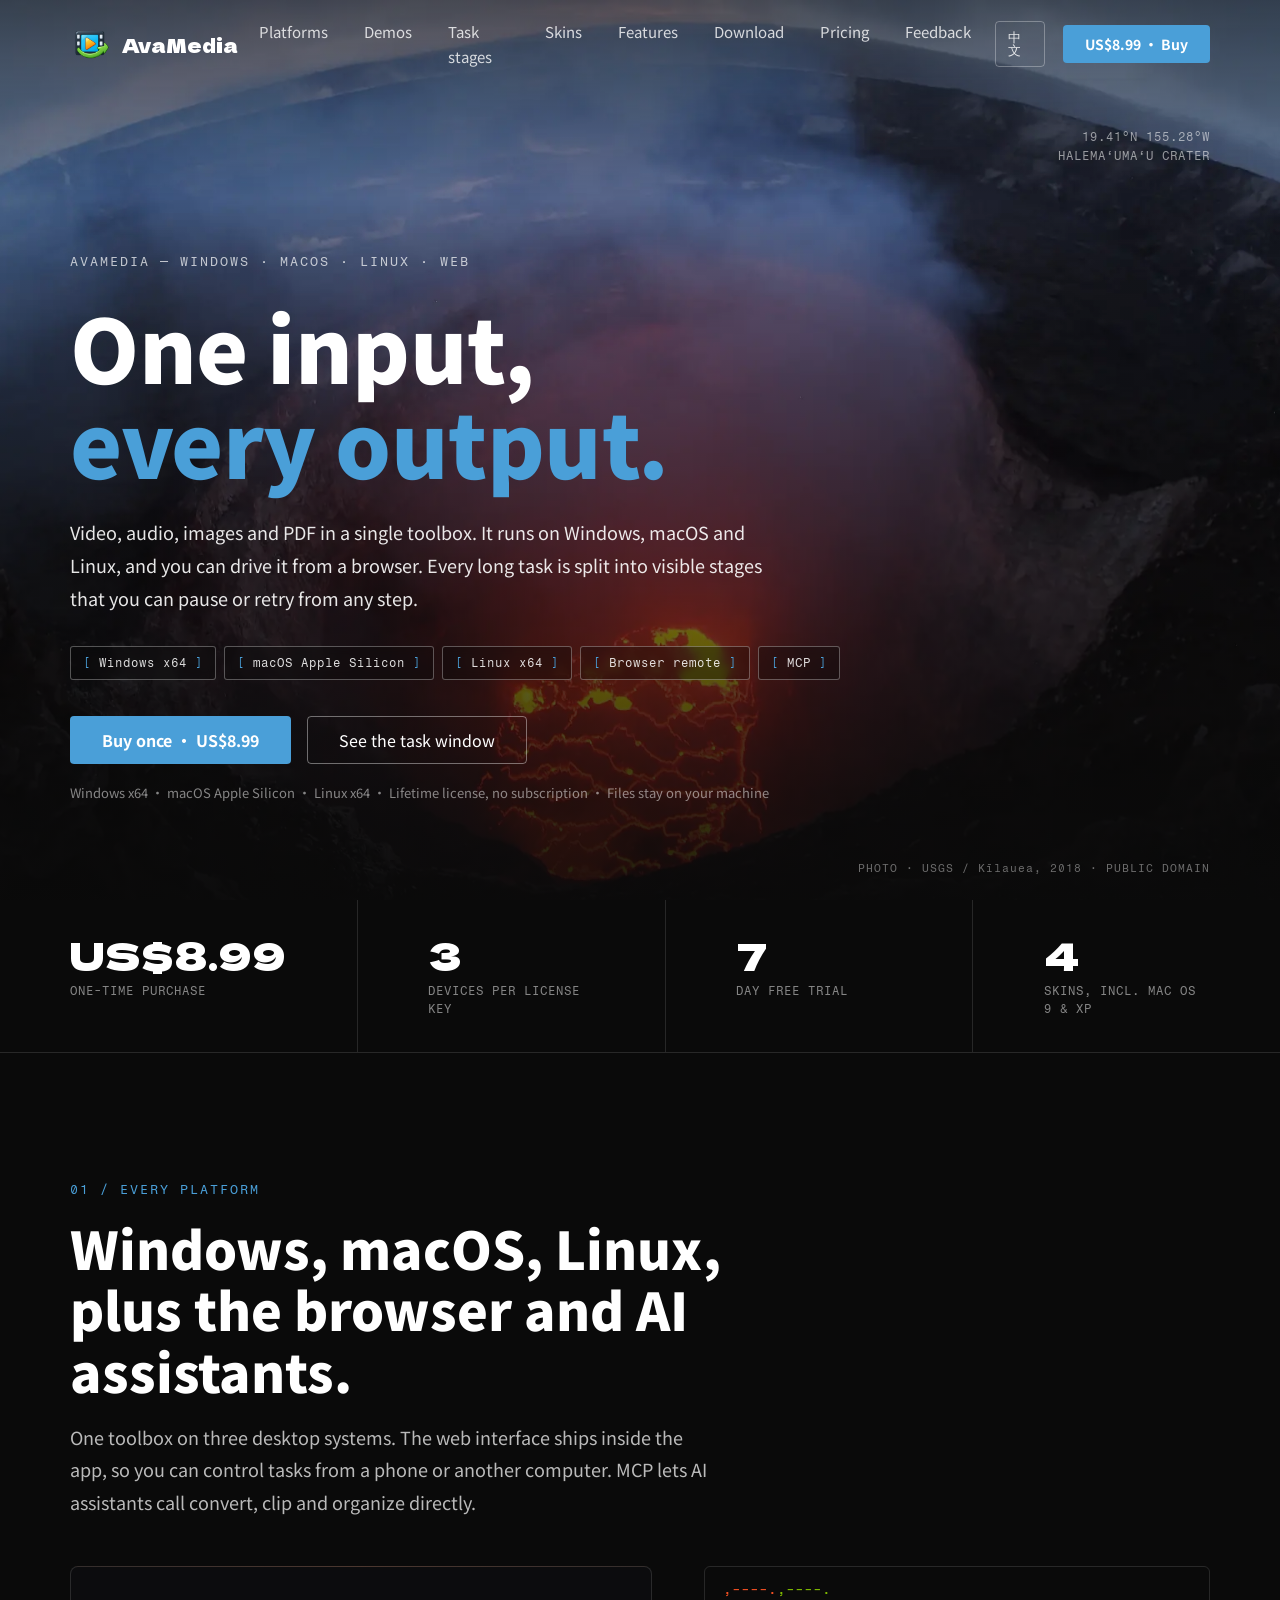
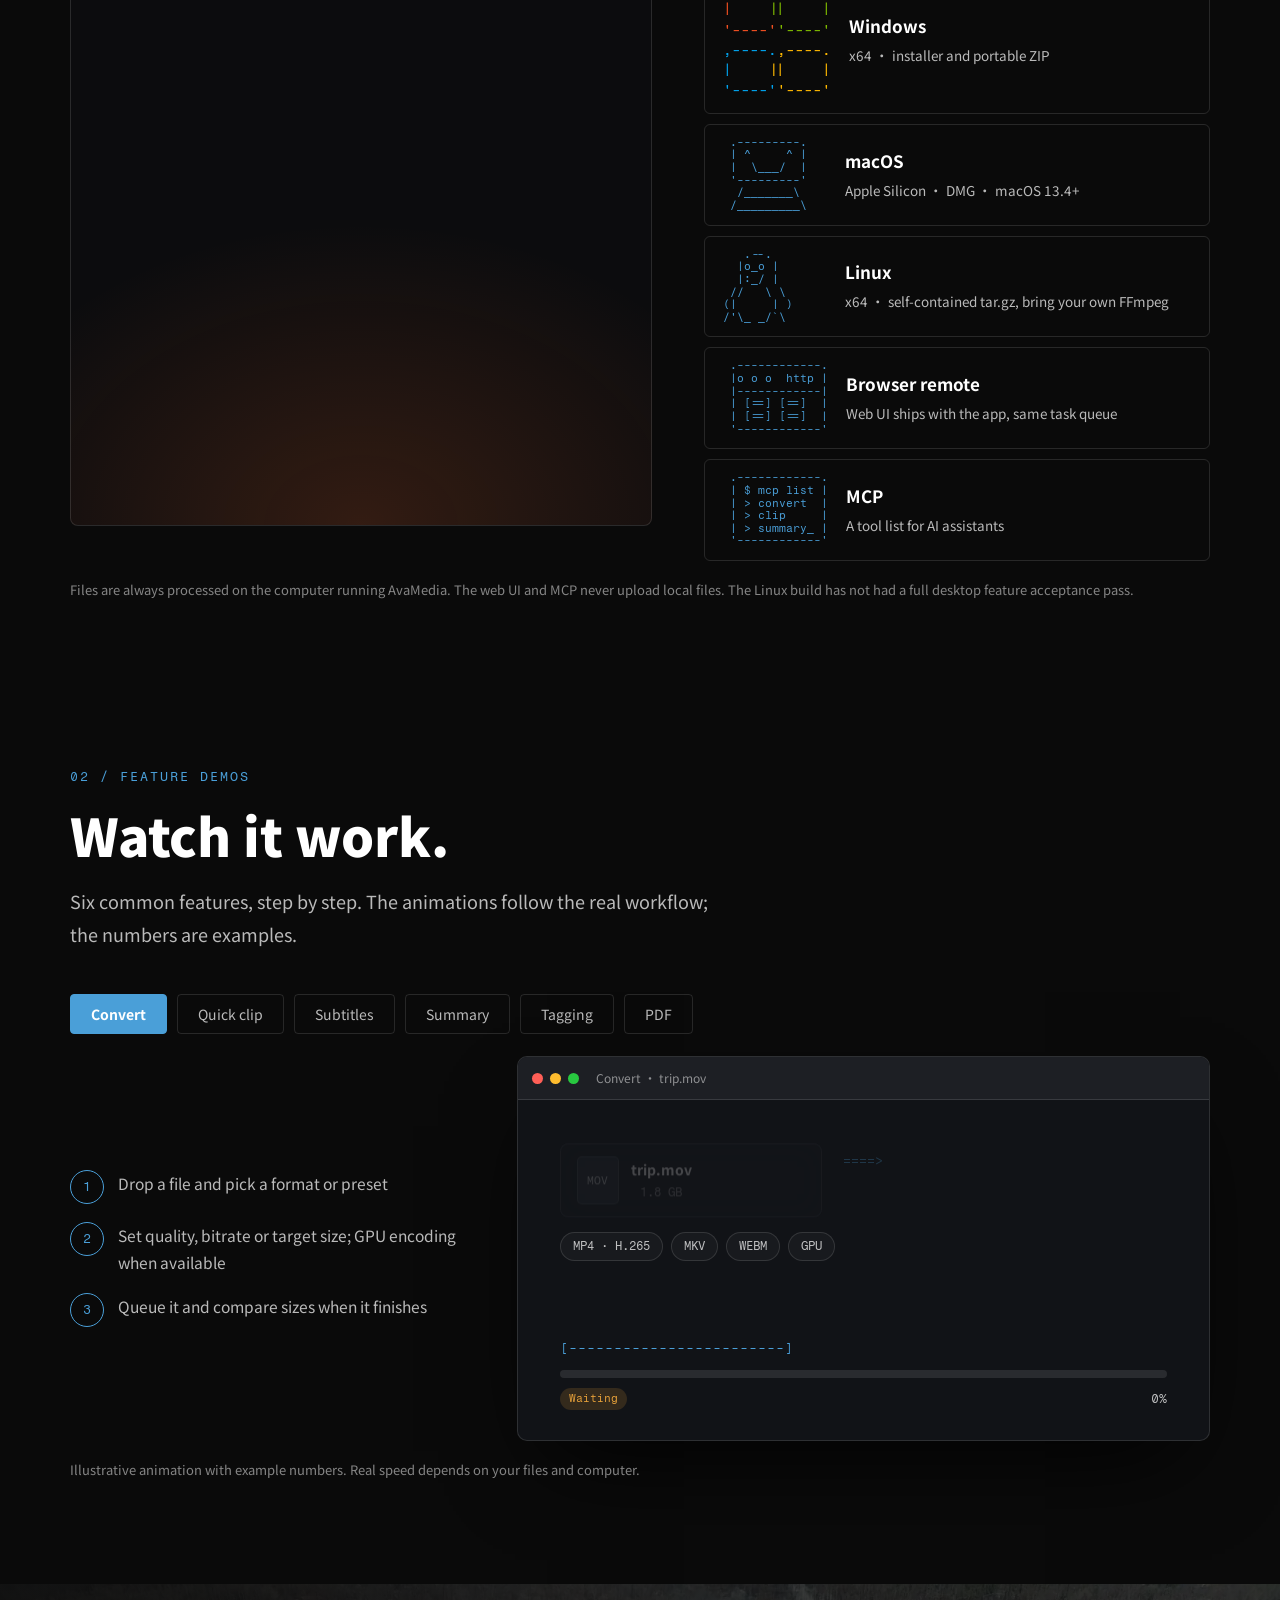
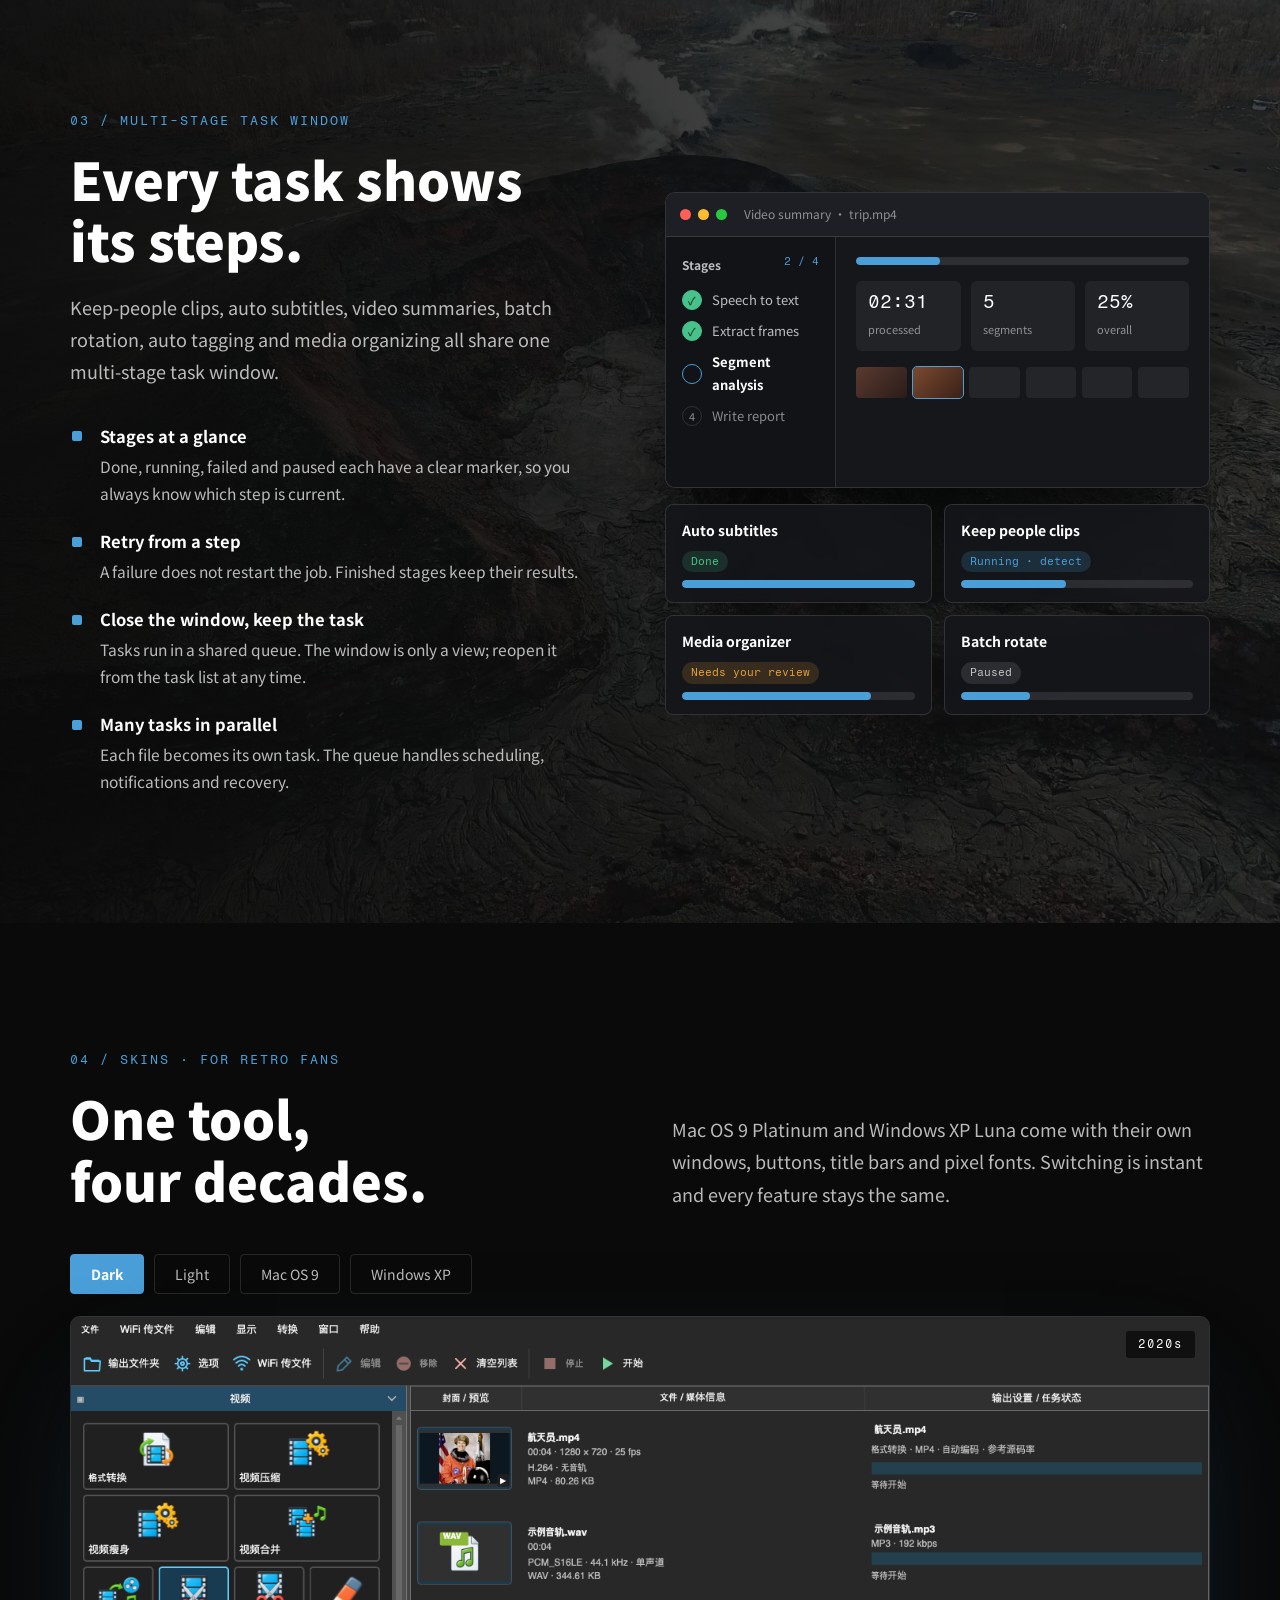
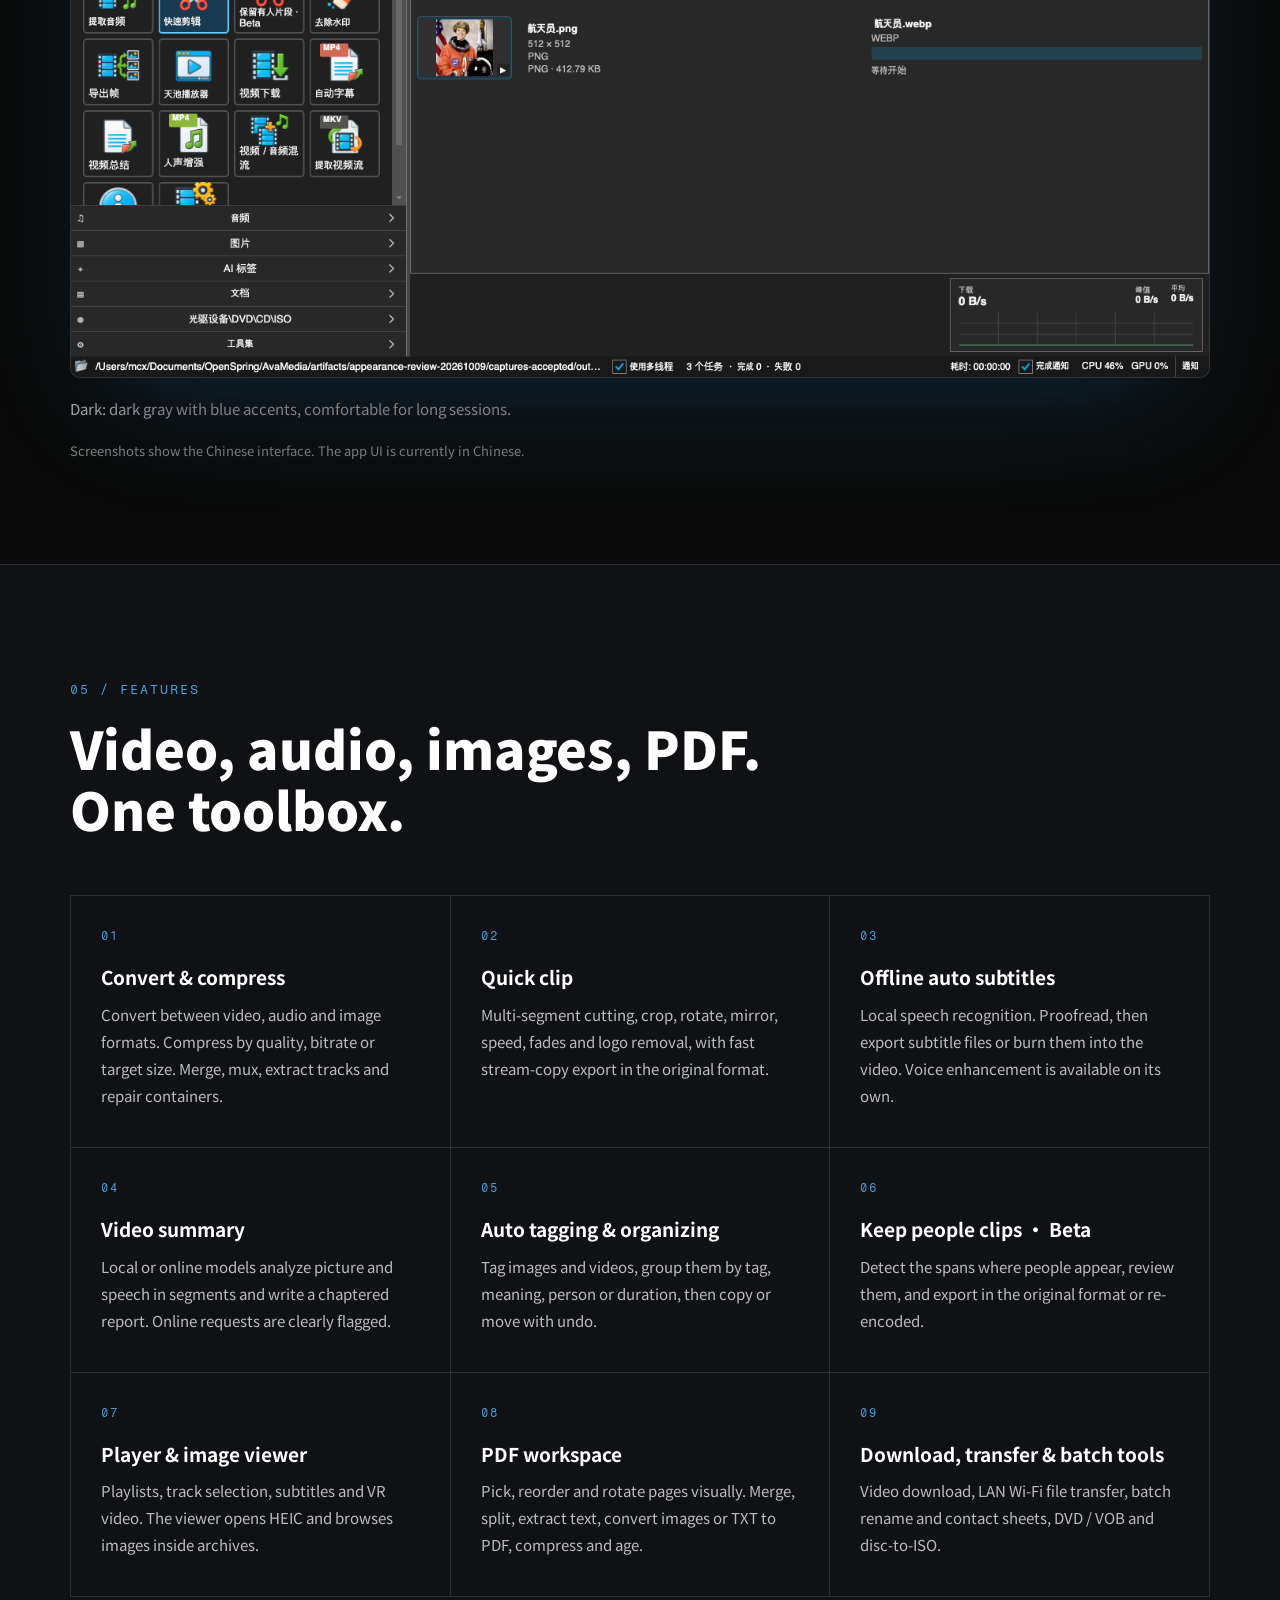
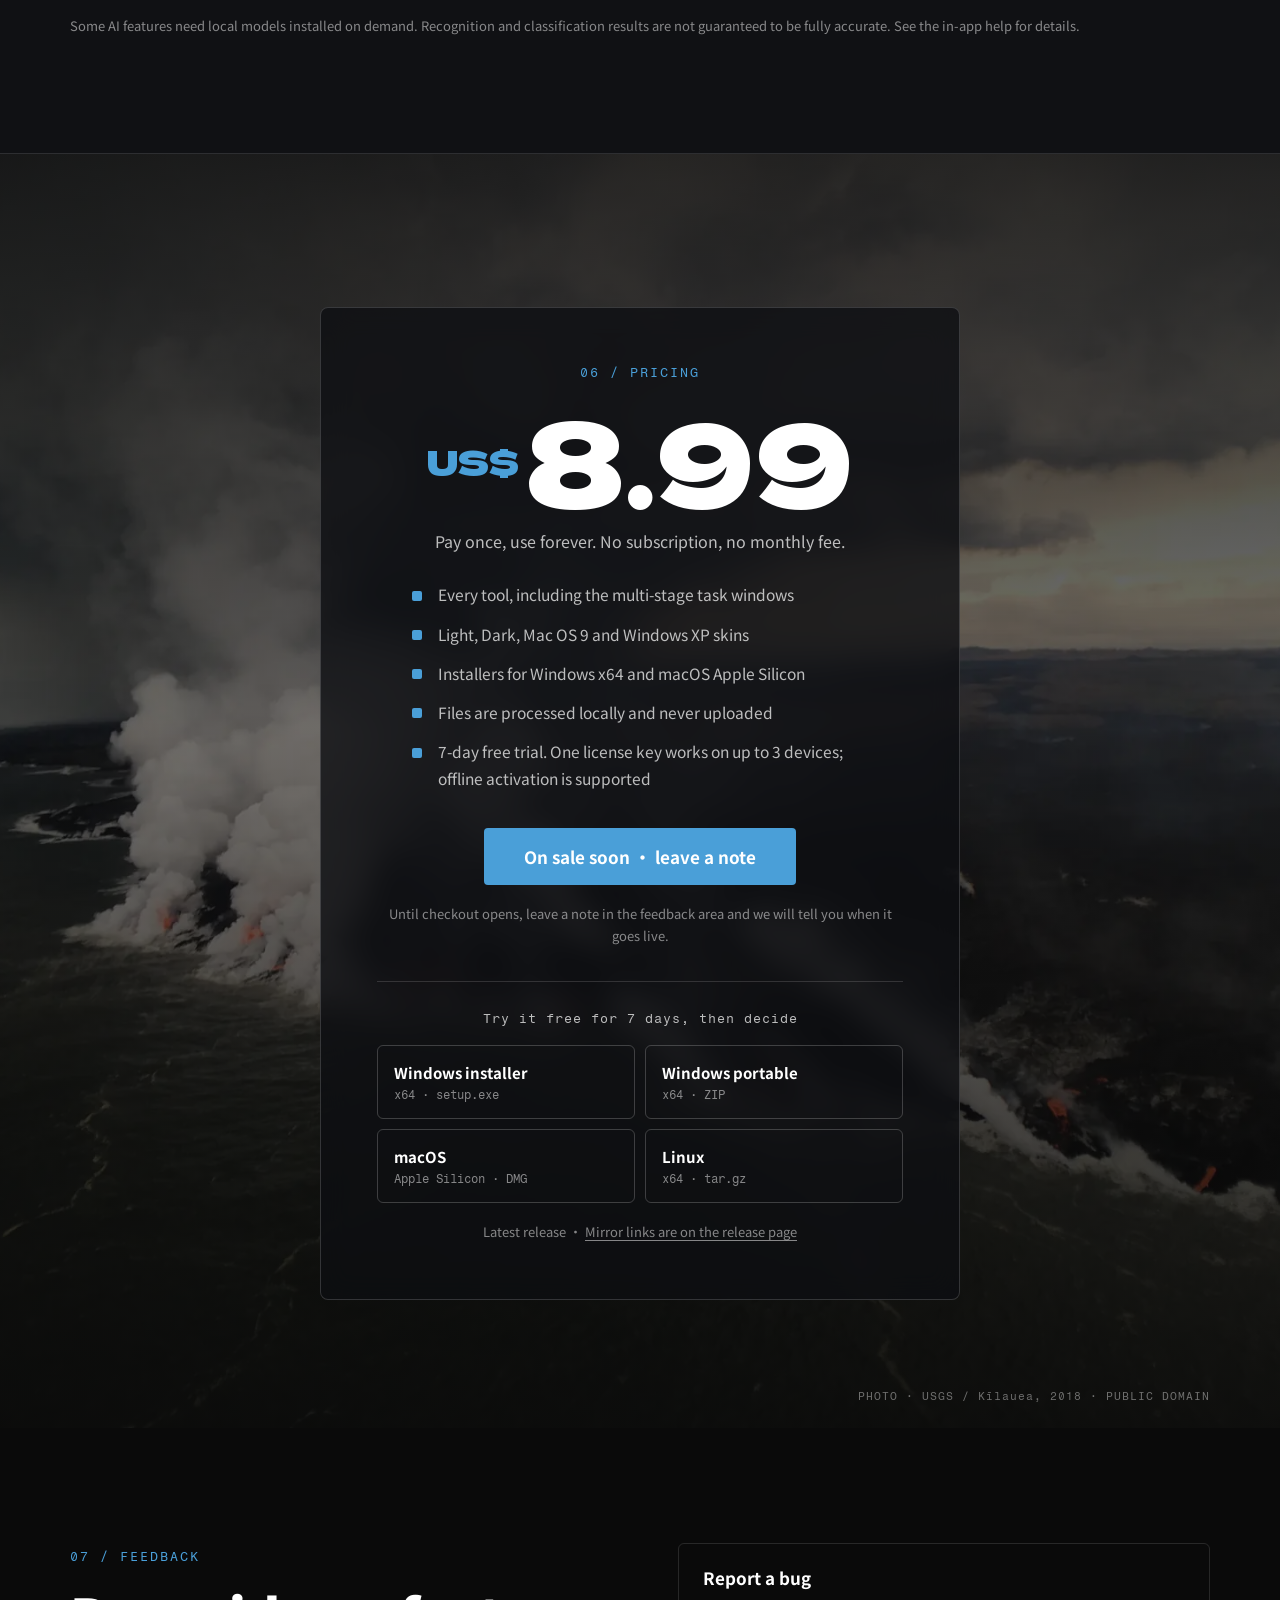
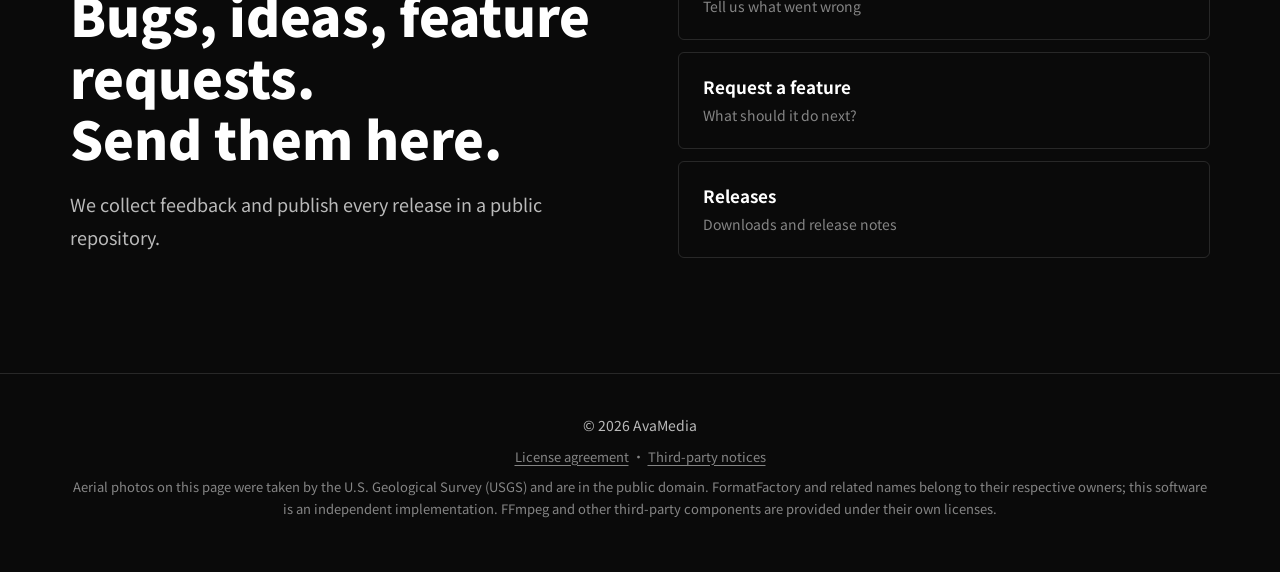
==== commit f2441d3f: "chore(site): bump asset versions so updated demo files load past edge cache Co-Authored-By: Claude H" ====
--- a/site/index.html
+++ b/site/index.html
@@ -19,7 +19,7 @@
 <link rel="preconnect" href="https://fonts.gstatic.com" crossorigin>
 <link href="https://fonts.googleapis.com/css2?family=Dela+Gothic+One&family=Fragment+Mono&family=Noto+Sans+SC:wght@300..900&display=swap" rel="stylesheet">
 <link rel="preload" as="image" href="media/volcano-crater.webp" fetchpriority="high">
-<link rel="stylesheet" href="style.css">
+<link rel="stylesheet" href="style.css?v=3">
 <script>document.documentElement.classList.add("js");try{if(!localStorage.getItem("lang")&&!/^zh/i.test(navigator.language||""))location.replace("en/")}catch(e){}</script>
 </head>
 <body>
@@ -266,7 +266,7 @@
   <p class="fine">页面航拍照片由美国地质调查局（USGS）拍摄，属公有领域。FormatFactory 名称及原产品资源归各权利人所有；本软件为独立实现。FFmpeg 等第三方组件按各自许可证提供。</p>
 </footer>
 
-<script src="site.js"></script>
-<script src="visuals.js"></script>
+<script src="site.js?v=3"></script>
+<script src="visuals.js?v=3"></script>
 </body>
 </html>
--- a/site/style.css
+++ b/site/style.css
@@ -250,23 +250,6 @@
 .cv-ascii{font-size:13px;color:var(--accent);letter-spacing:1px;white-space:nowrap;overflow:hidden}
 .cv-row{display:flex;justify-content:space-between;align-items:center}
 .cv-pct{font-size:13px;color:var(--sub)}
-/* clip */
-.clip-preview{position:absolute;left:6%;right:6%;top:20px;height:150px;border-radius:8px;border:1px solid var(--line)}
-.clip-time{position:absolute;right:12px;bottom:10px;padding:3px 8px;border-radius:3px;background:rgba(0,0,0,.55);font-size:13px}
-.clip-track{position:absolute;left:6%;right:6%;top:196px;height:56px;border-radius:6px}
-.clip-thumbs{position:absolute;inset:0;display:flex;border-radius:6px;overflow:hidden}
-.clip-thumbs i{flex:1}
-.clip-seg{position:absolute;top:0;bottom:0;border-radius:3px;transition:background .25s,outline-color .25s}
-.clip-seg.keep{outline:2px solid var(--accent);outline-offset:-2px;background:rgba(74,159,216,.18)}
-.clip-seg.drop{background:repeating-linear-gradient(45deg,rgba(10,10,10,.78) 0 6px,rgba(10,10,10,.6) 6px 12px)}
-.clip-cut{position:absolute;top:-8px;bottom:-8px;width:2px;background:#fff;transform:translateX(-1px);transition:opacity .2s}
-.clip-cut span{position:absolute;top:-18px;left:-6px;font-size:13px}
-.clip-head{position:absolute;top:-12px;bottom:-12px;width:2px;background:var(--accent);box-shadow:0 0 12px var(--accent)}
-.clip-head::before{content:"";position:absolute;top:-2px;left:-5px;border:6px solid transparent;border-top-color:var(--accent)}
-.clip-foot{position:absolute;left:6%;right:6%;bottom:22px;display:flex;justify-content:space-between;align-items:center}
-.clip-count{font-size:13px;color:var(--sub)}
-.clip-btn{cursor:default}
-.clip-btn.pulse{animation:pulse .6s ease-in-out infinite alternate}
 @keyframes pulse{to{box-shadow:0 0 0 6px rgba(74,159,216,.3)}}
 /* subtitles */
 .sub-top{position:absolute;left:6%;right:6%;top:20px;display:flex;justify-content:space-between;align-items:center}
@@ -323,3 +306,78 @@
   .nav-right .btn.small{padding:10px 12px;font-size:13px}
   .lang{padding:8px 9px;font-size:12px}
 }
+
+/* quick clip mock (matches the current app window) */
+.scene-clip{height:auto !important}
+.qc-scale{position:relative;width:100%;overflow:hidden}
+.qc{position:absolute;left:0;top:0;width:1000px;height:640px;transform-origin:0 0;background:#1d1d1f;color:#e9e9ec;font:13px/1.3 var(--sans);user-select:none;overflow:hidden;border-radius:0}
+.qc *{box-sizing:border-box}
+.qc-bar{position:absolute;left:0;top:0;width:1000px;height:52px;border-bottom:1px solid rgba(255,255,255,.08);background:#2a2a2d}
+.qc-dots{position:absolute;left:14px;top:20px;display:flex;gap:7px}
+.qc-dots i{width:12px;height:12px;border-radius:50%;background:#ff5f57}
+.qc-dots i:nth-child(2){background:#febc2e}.qc-dots i:nth-child(3){background:#28c840}
+.qc-app{position:absolute;left:84px;top:12px;width:28px;height:28px;border-radius:7px;background:linear-gradient(135deg,#0a84ff,#64d2ff)}
+.qc-title{position:absolute;left:122px;top:17px;font-weight:600;font-size:14px;white-space:nowrap}
+.qc-tabs{position:absolute;left:350px;top:10px;display:flex;background:#1c1c1e;border-radius:9px;padding:3px;gap:2px}
+.qc-tabs span{padding:6px 14px;border-radius:7px;font-size:13px;color:#a1a1a6;white-space:nowrap}
+.qc-tabs .on{background:#3a3a3c;color:#fff;font-weight:600}
+.qc-undo{position:absolute;right:20px;top:15px;color:#8e8e93}
+.qc-preview{position:absolute;left:16px;top:64px;width:568px;height:308px;border-radius:10px;overflow:hidden;background:#000}
+.qc-frame{position:absolute;inset:0}
+.qc-badge{position:absolute;left:12px;top:12px;padding:4px 10px;border-radius:6px;background:rgba(0,0,0,.55);font:12px var(--mono);color:#fff}
+.qc-transport{position:absolute;left:16px;top:384px;width:568px;height:28px}
+.qc-time{position:absolute;left:0;top:5px;font:600 14px var(--mono);color:#fff;white-space:nowrap}
+.qc-ctl{position:absolute;left:50%;top:2px;transform:translateX(-50%);font-size:15px;color:#d1d1d6;white-space:nowrap}
+.qc-play{color:#0a84ff}
+.qc-prec{position:absolute;right:0;top:6px;font-size:12px;color:#a1a1a6;white-space:nowrap}
+.qc-timeline{position:absolute;left:16px;top:424px;width:568px;height:172px;border-radius:10px;background:#2a2a2d;border:1px solid rgba(255,255,255,.08)}
+.qc-tools{position:absolute;left:10px;top:10px;display:flex;gap:8px}
+.qc-tools span{width:96px;height:26px;display:flex;align-items:center;justify-content:center;border-radius:6px;background:#3a3a3c;font-size:12.5px;color:#f2f2f7;white-space:nowrap;transition:background .15s,transform .15s}
+.qc-tools span.on{background:#0a84ff;transform:scale(.96)}
+.qc-ruler{position:absolute;left:10px;top:46px;width:548px;height:14px;font:11px var(--mono);color:#8e8e93}
+.qc-ruler span{position:absolute;top:0;white-space:nowrap}
+.qc-track{position:absolute;left:10px;top:66px;width:548px;height:66px;border-radius:6px;overflow:hidden;background:#3a3a3c}
+.qc-thumbs{position:absolute;inset:0;display:flex}
+.qc-thumbs i{flex:1}
+.qc-mask{position:absolute;top:0;bottom:0;background:rgba(20,20,22,.72)}
+.qc-mask.ml{left:0}
+.qc-mask.mr{right:0}
+.qc-seg{position:absolute;top:0;bottom:0;border:2px solid #0a84ff;border-radius:4px}
+.qc-head{position:absolute;top:-8px;bottom:-8px;width:2px;background:#ff453a;transform:translateX(-1px)}
+.qc-head::before{content:"";position:absolute;left:-5px;top:0;border:6px solid transparent;border-top:8px solid #ff453a;border-bottom:0}
+.qc-count{position:absolute;left:10px;top:142px;font:12px var(--mono);color:#a1a1a6;white-space:nowrap}
+.qc-side{position:absolute;left:600px;top:64px;width:384px;height:532px;background:#232325;border-left:1px solid rgba(255,255,255,.08)}
+.qc-sidehead{position:absolute;left:16px;top:16px;font-weight:700;font-size:14px}
+.qc-card{position:absolute;left:16px;top:44px;width:352px;height:74px;border-radius:10px;background:#2c2c2f;padding:12px 14px 12px 18px;display:flex;align-items:center;gap:10px}
+.qc-card::before{content:"";position:absolute;left:0;top:14px;bottom:14px;width:3px;border-radius:2px;background:#0a84ff}
+.qc-strip{display:flex;gap:3px}
+.qc-strip i{width:34px;height:24px;border-radius:4px;background:linear-gradient(135deg,#7a5a3a,#2e3a2a)}
+.qc-strip i:nth-child(2){background:linear-gradient(135deg,#3f6b8a,#1f2d3a)}
+.qc-cardtxt{flex:1;display:grid;gap:3px;min-width:0}
+.qc-cardtxt b{font-size:14px}
+.qc-cardtxt small{font:11.5px var(--mono);color:#a1a1a6;white-space:nowrap}
+.seg-dur{font:600 14px var(--mono);color:#fff;white-space:nowrap}
+.qc-sub{position:absolute;left:16px;top:134px;font-size:12px;color:#a1a1a6}
+.qc-pair{position:absolute;left:16px;top:156px;width:352px;display:grid;grid-template-columns:1fr 1fr;gap:10px}
+.qc-pthumb{height:92px;border-radius:8px;position:relative;background:linear-gradient(150deg,hsl(var(--h),40%,38%),hsl(var(--h),30%,16%))}
+.qc-pthumb em{position:absolute;left:8px;top:8px;font-style:normal;font-size:11px;padding:2px 8px;border-radius:5px;background:#0a84ff;color:#fff;font-weight:600}
+.qc-times{position:absolute;left:16px;top:256px;width:352px;display:grid;grid-template-columns:1fr 1fr;gap:10px;font:13px var(--mono);color:#fff}
+.qc-times span{padding:6px 10px;border-radius:6px;background:#1d1d1f;text-align:center}
+.qc-rows{position:absolute;left:16px;top:294px;width:352px;border-radius:10px;background:#2c2c2f;overflow:hidden}
+.qc-rows div{display:flex;justify-content:space-between;align-items:center;height:34px;padding:0 14px;border-bottom:1px solid rgba(255,255,255,.06);font-size:13px}
+.qc-rows div:last-child{border-bottom:0}
+.qc-rows span{color:#a1a1a6}
+.qc-rows b{font-weight:500;color:#f2f2f7}
+.qc-btns{position:absolute;left:16px;top:432px;width:352px;display:grid;grid-template-columns:1fr 1fr;gap:10px}
+.qc-btns span{height:32px;display:flex;align-items:center;justify-content:center;border-radius:7px;background:#3a3a3c;font-size:13px;white-space:nowrap}
+.qc-inv{position:absolute;left:16px;top:480px;display:flex;gap:8px;align-items:center;color:#a1a1a6;font-size:12.5px;white-space:nowrap}
+.qc-inv i{width:14px;height:14px;border:1px solid #636366;border-radius:3px}
+.qc-foot{position:absolute;left:0;top:596px;width:1000px;height:44px;border-top:1px solid rgba(255,255,255,.08);background:#2a2a2d}
+.qc-footname{position:absolute;left:24px;top:12px;color:#a1a1a6}
+.qc-out{position:absolute;right:226px;top:8px;height:28px;padding:0 14px;display:flex;align-items:center;border-radius:7px;background:#3a3a3c;font-size:13px;white-space:nowrap}
+.qc-next{position:absolute;right:16px;top:7px;height:30px;padding:0 16px;display:flex;align-items:center;border-radius:7px;background:#0a84ff;color:#fff;font-weight:600;font-size:13px;white-space:nowrap;transition:transform .12s,filter .12s}
+.qc-next.on{transform:scale(.96);filter:brightness(.88)}
+.qc-ring{position:absolute;left:0;top:0;width:28px;height:28px;border-radius:50%;border:2px solid #64d2ff;box-shadow:0 0 0 4px rgba(100,210,255,.25);opacity:0;pointer-events:none}
+.qc-cursor{position:absolute;left:0;top:0;pointer-events:none;filter:drop-shadow(0 1px 2px rgba(0,0,0,.6))}
+.qc-dots,.qc-app,.qc-title{display:none}
+.qc-tabs{left:50%;transform:translateX(-50%)}
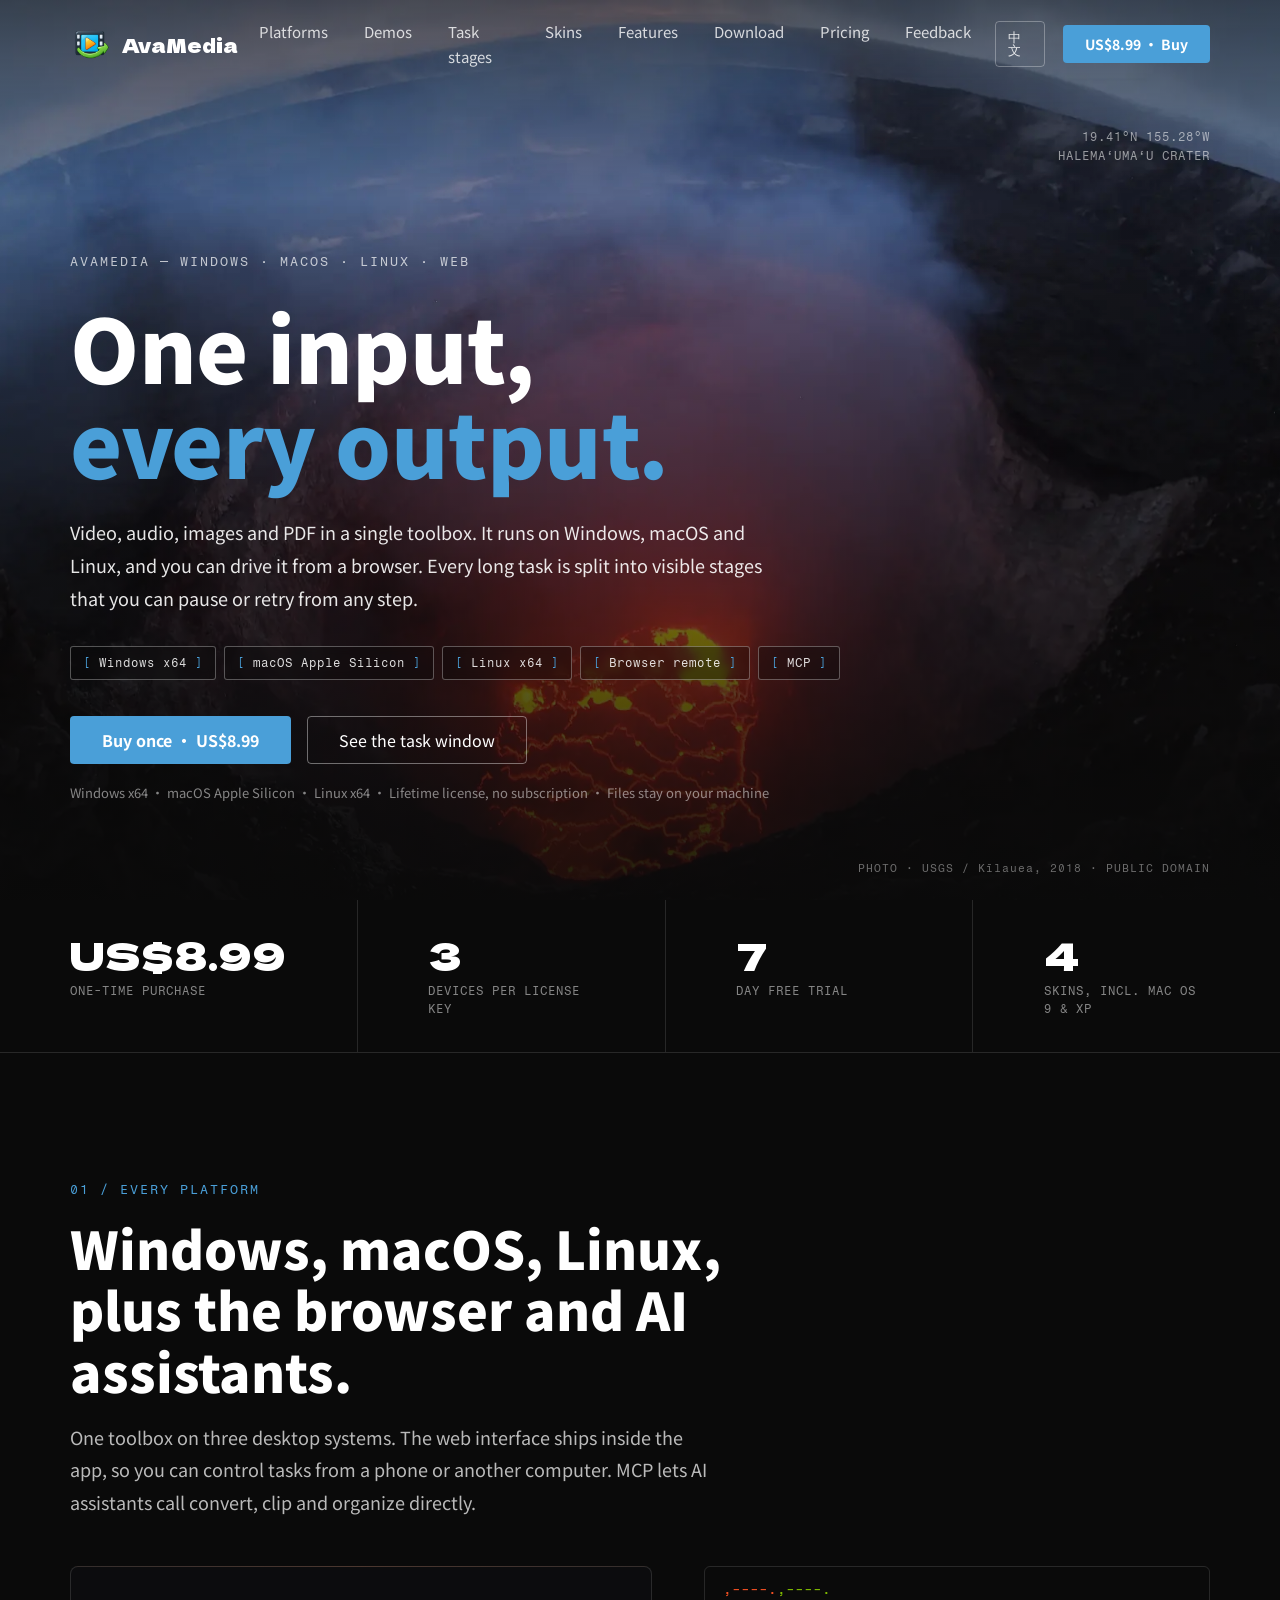
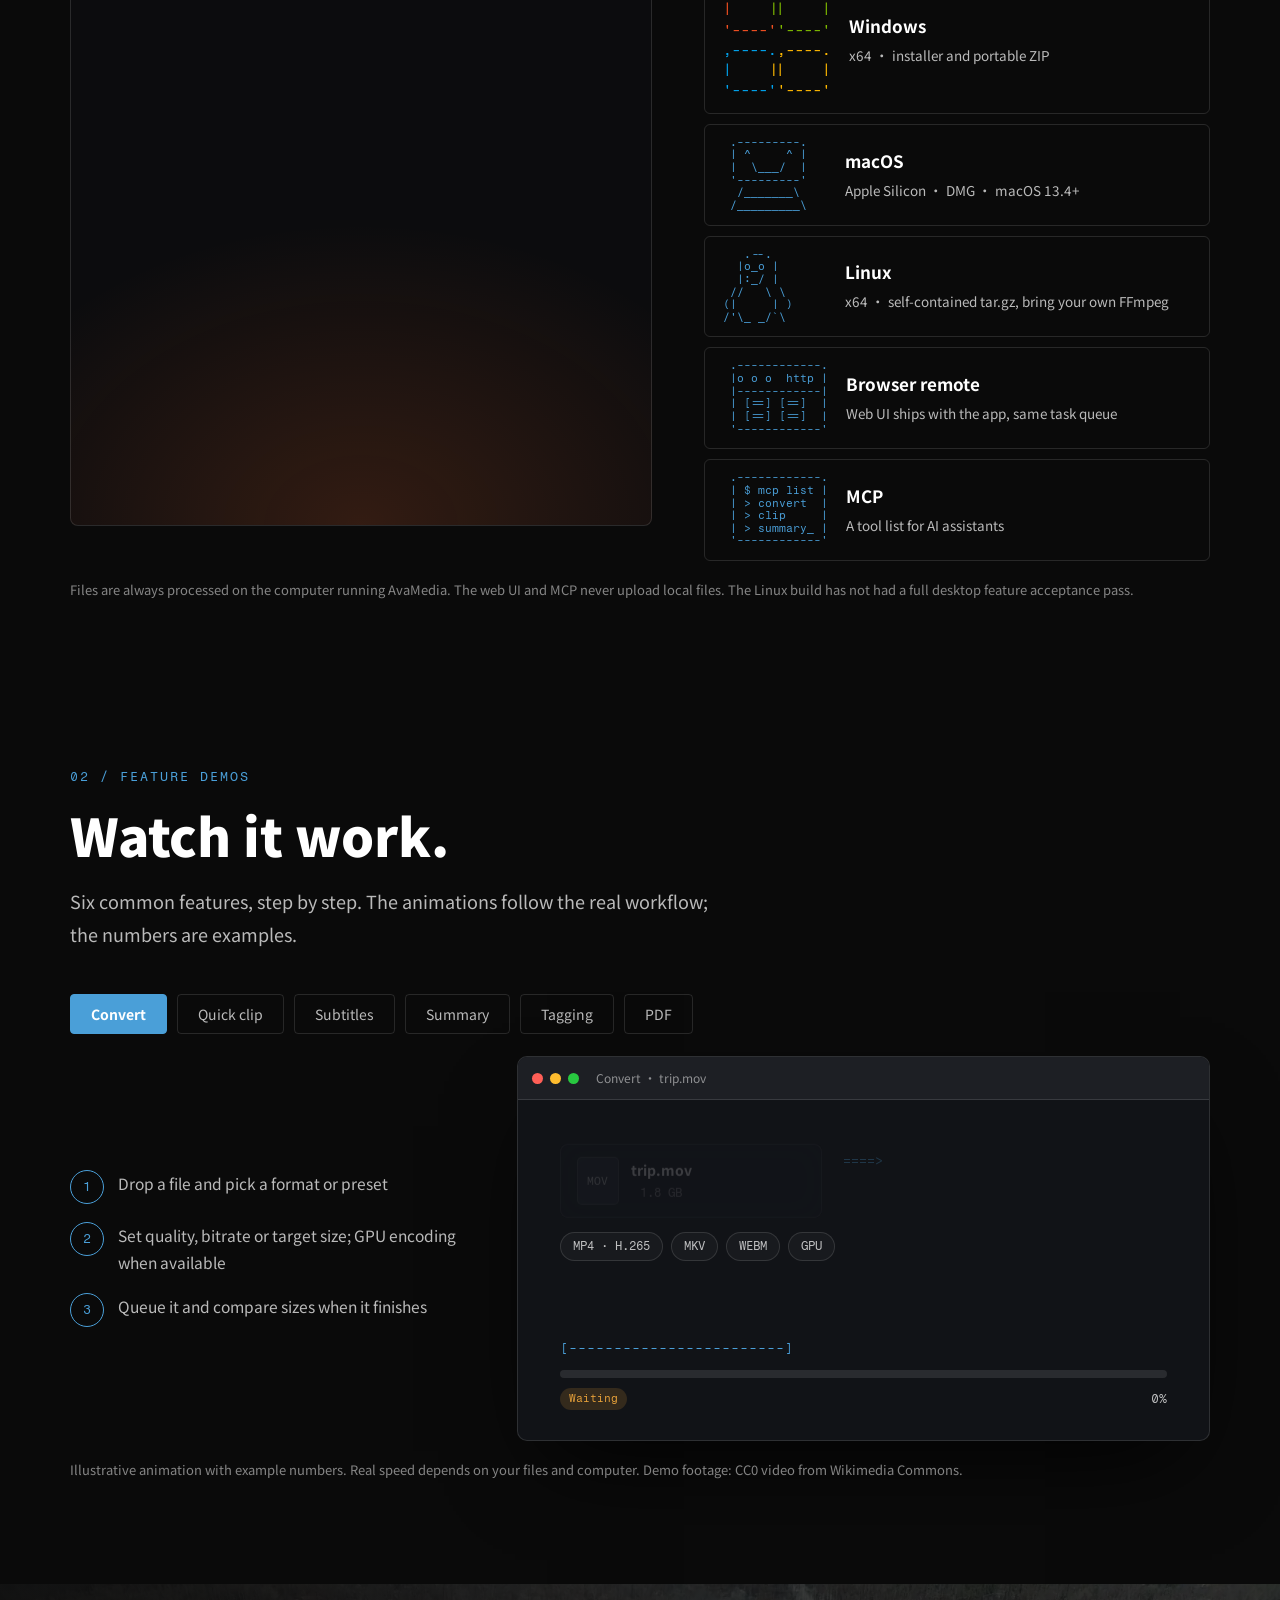
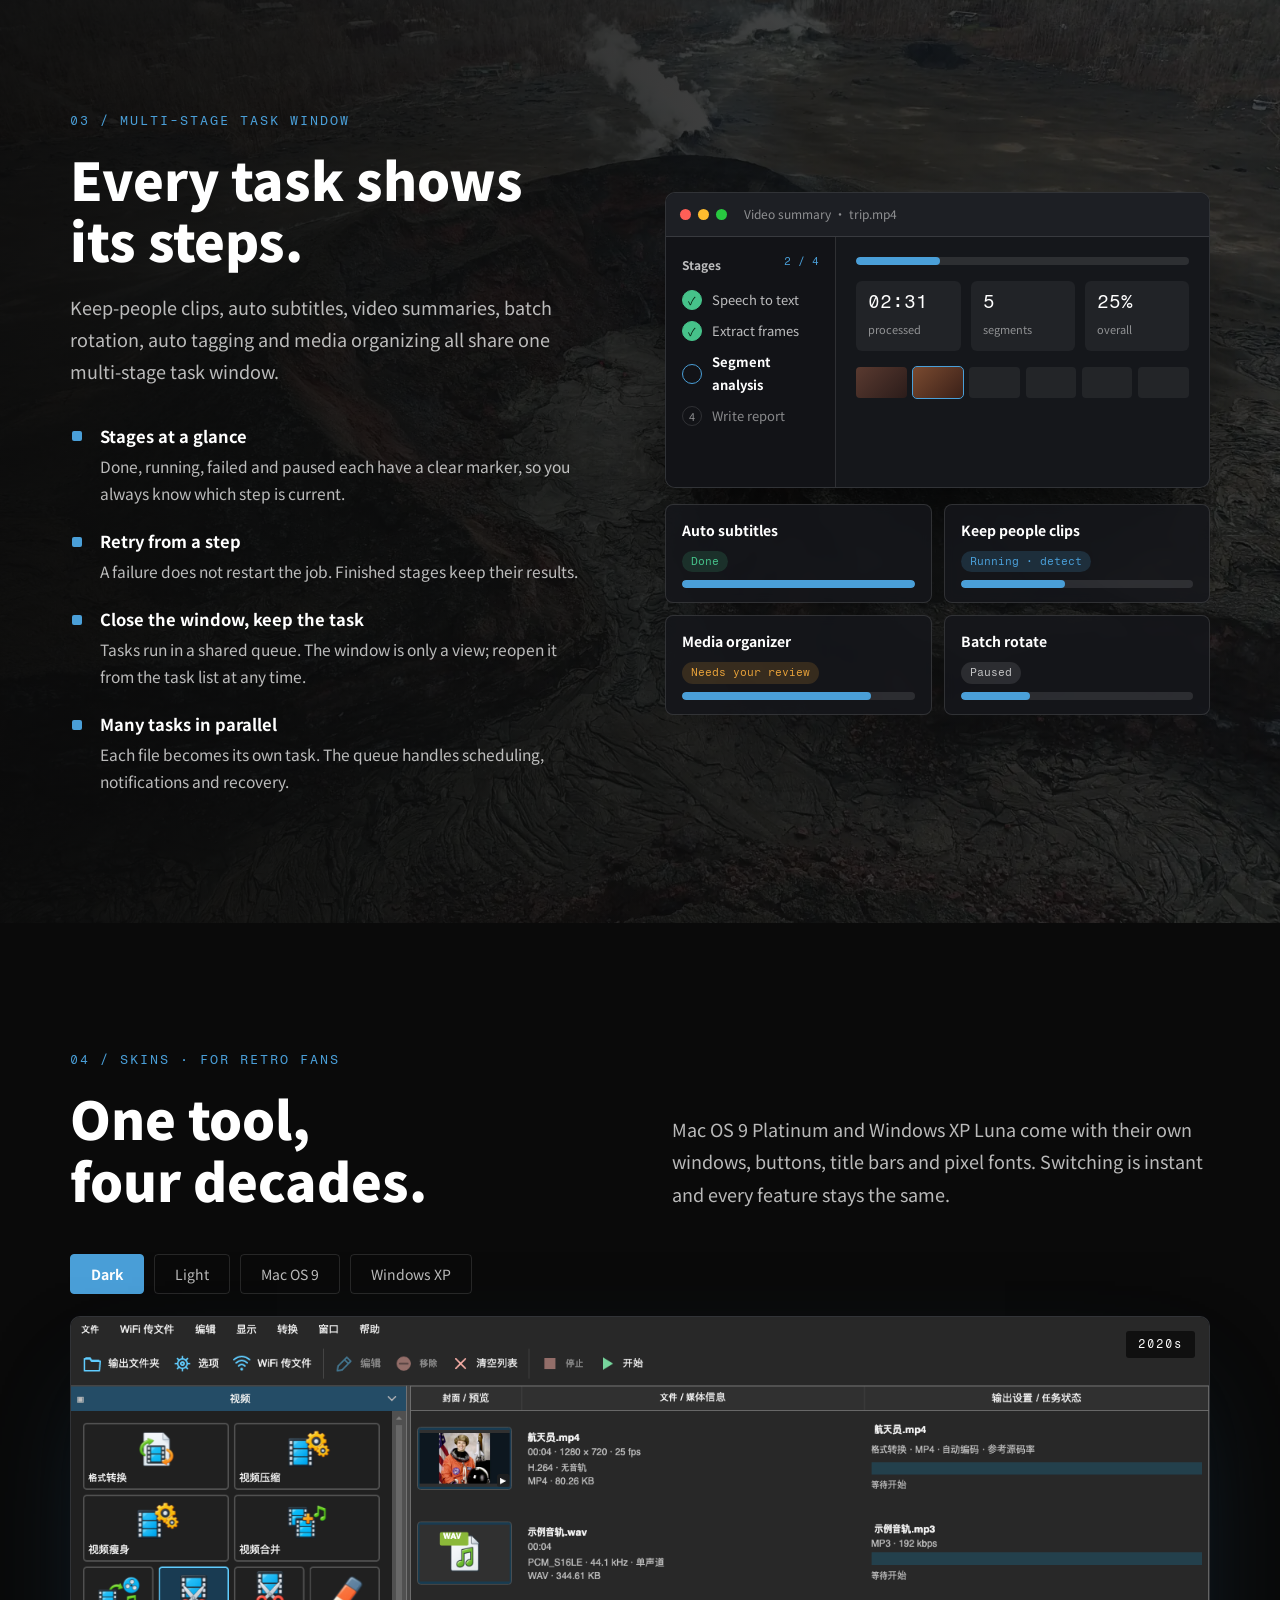
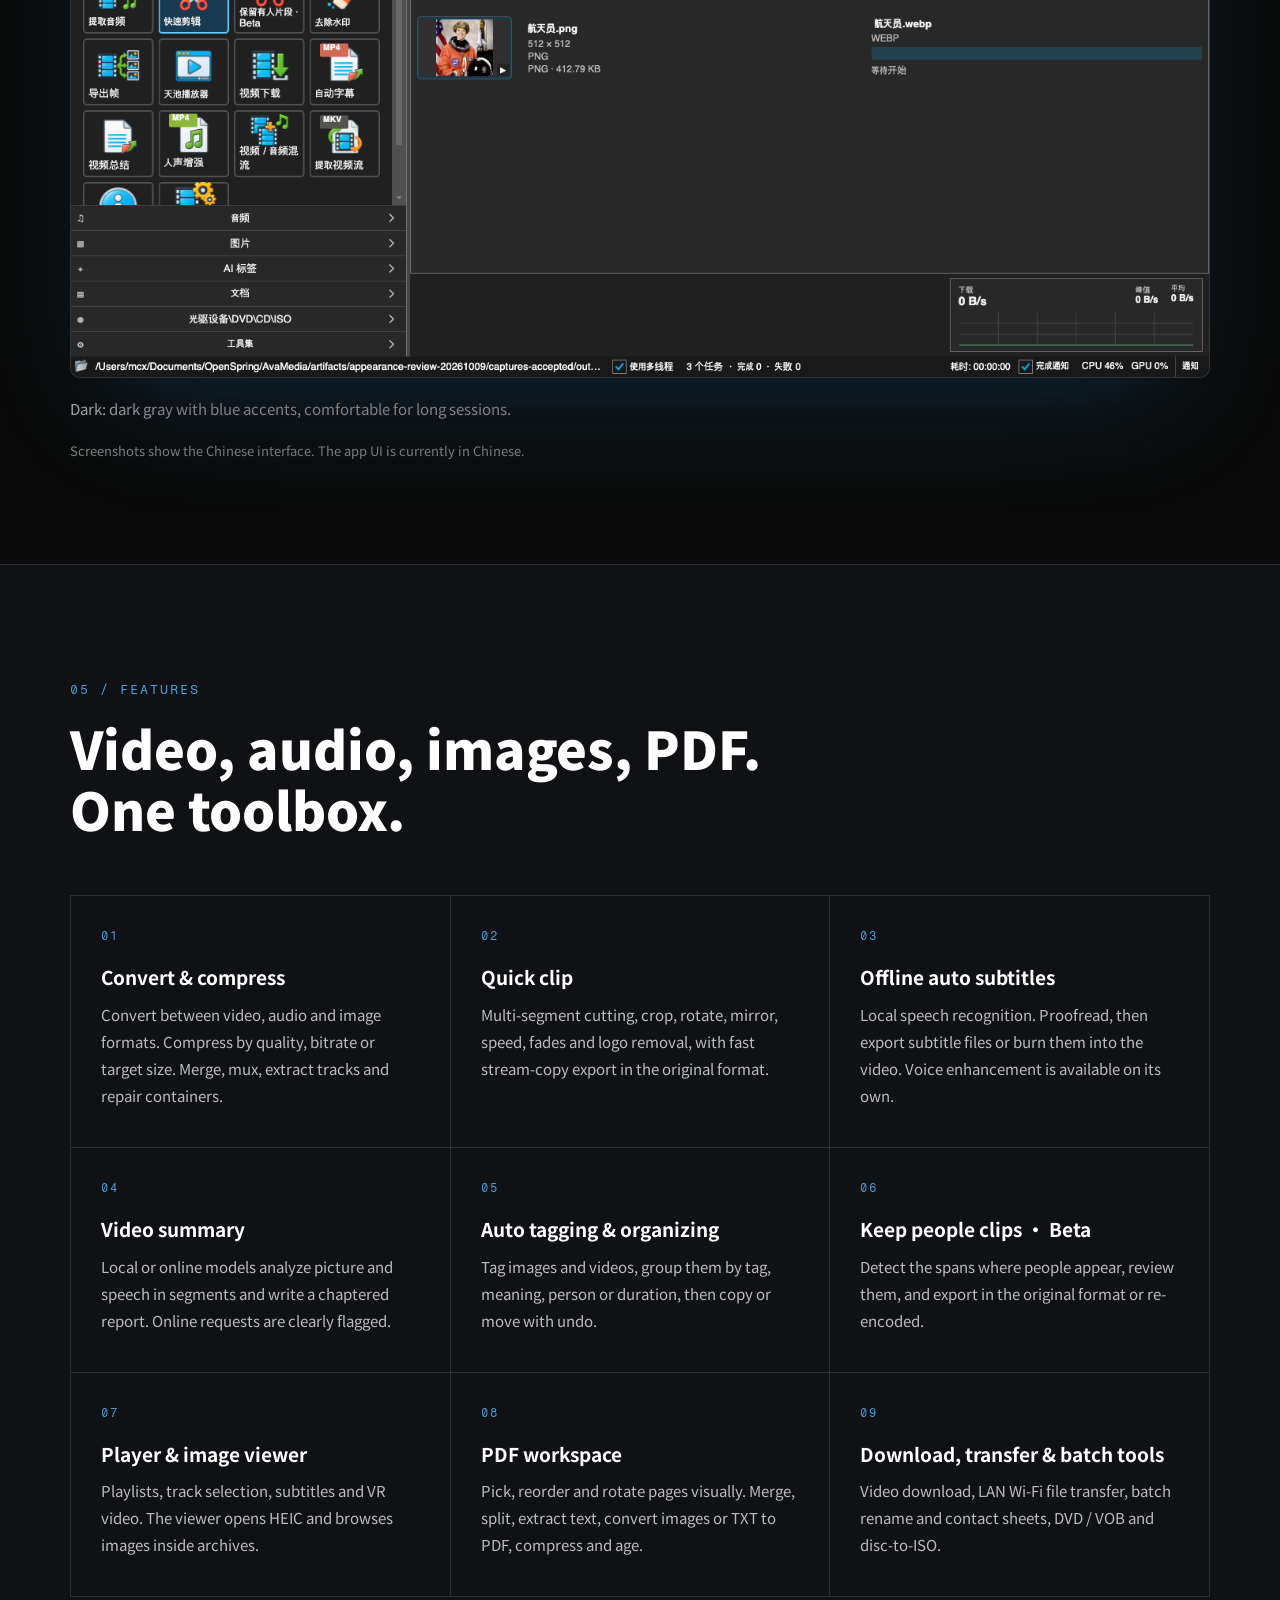
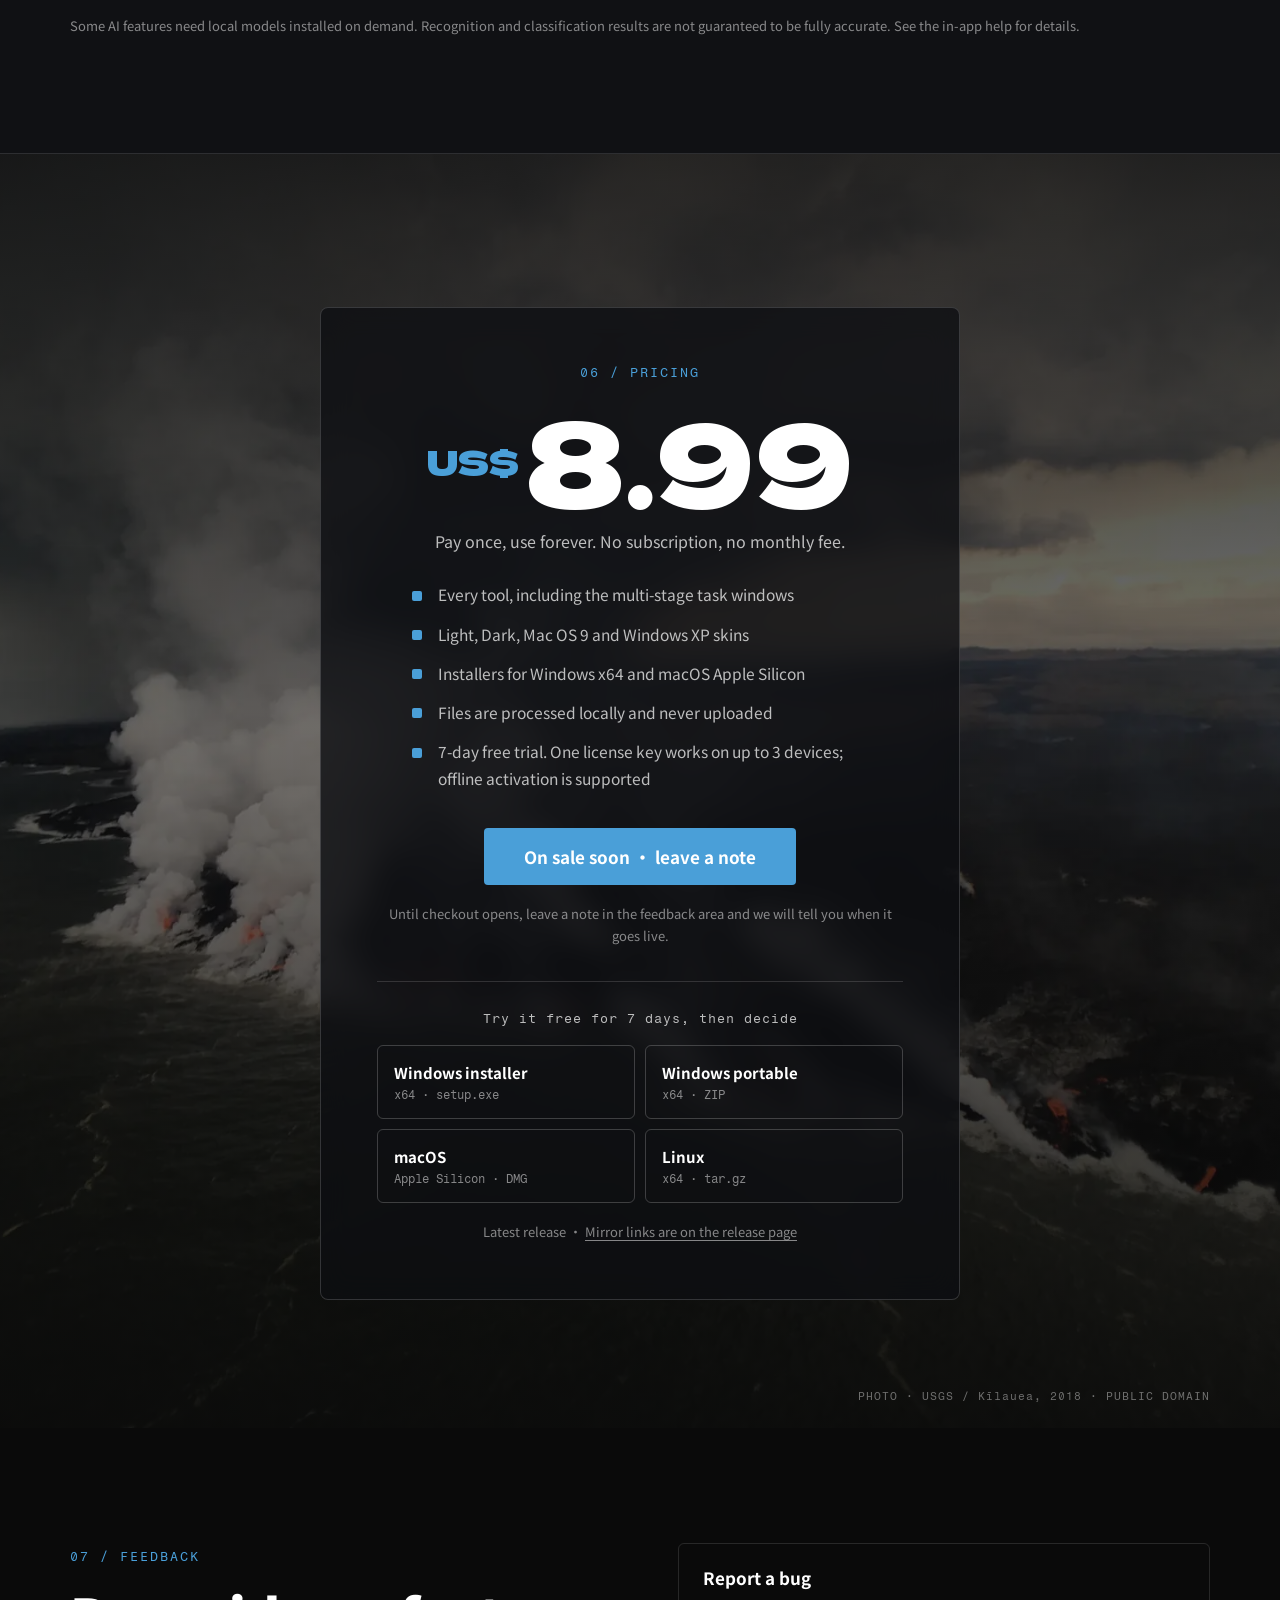
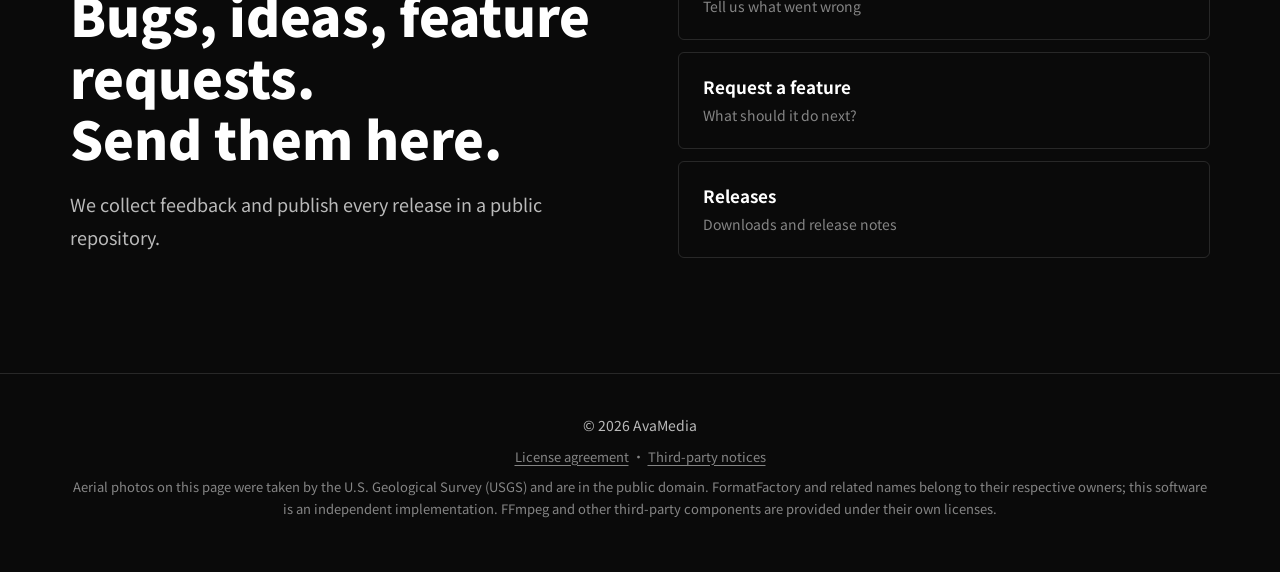
==== commit b53414a9: "feat(site): use CC0 footage, frames and covers in the quick clip demo Co-Authored-By: Claude Haiku 5" ====
--- a/site/index.html
+++ b/site/index.html
@@ -19,7 +19,7 @@
 <link rel="preconnect" href="https://fonts.gstatic.com" crossorigin>
 <link href="https://fonts.googleapis.com/css2?family=Dela+Gothic+One&family=Fragment+Mono&family=Noto+Sans+SC:wght@300..900&display=swap" rel="stylesheet">
 <link rel="preload" as="image" href="media/volcano-crater.webp" fetchpriority="high">
-<link rel="stylesheet" href="style.css?v=3">
+<link rel="stylesheet" href="style.css?v=4">
 <script>document.documentElement.classList.add("js");try{if(!localStorage.getItem("lang")&&!/^zh/i.test(navigator.language||""))location.replace("en/")}catch(e){}</script>
 </head>
 <body>
@@ -121,7 +121,7 @@
       <div class="demo-scene" id="demo-scene" role="tabpanel" aria-label="功能演示"></div>
     </div>
   </div>
-  <p class="fine">示意动画，数字为示例；实际速度取决于文件和电脑。</p>
+  <p class="fine">示意动画，数字为示例；实际速度取决于文件和电脑。演示视频为 Wikimedia Commons 上的 CC0 素材。</p>
 </section>
 
 <section id="stages" class="stages" aria-labelledby="stages-title">
@@ -266,7 +266,7 @@
   <p class="fine">页面航拍照片由美国地质调查局（USGS）拍摄，属公有领域。FormatFactory 名称及原产品资源归各权利人所有；本软件为独立实现。FFmpeg 等第三方组件按各自许可证提供。</p>
 </footer>
 
-<script src="site.js?v=3"></script>
-<script src="visuals.js?v=3"></script>
+<script src="site.js?v=4"></script>
+<script src="visuals.js?v=4"></script>
 </body>
 </html>
--- a/site/style.css
+++ b/site/style.css
@@ -381,3 +381,8 @@
 .qc-cursor{position:absolute;left:0;top:0;pointer-events:none;filter:drop-shadow(0 1px 2px rgba(0,0,0,.6))}
 .qc-dots,.qc-app,.qc-title{display:none}
 .qc-tabs{left:50%;transform:translateX(-50%)}
+
+/* real footage in the clip mock */
+.qc-video{position:absolute;inset:0;width:100%;height:100%;object-fit:cover;background:#000}
+.qc-thumbs{position:absolute;inset:0;background-size:100% 100%;background-repeat:no-repeat;background-color:#3a3a3c}
+.qc-pthumb{background-size:cover;background-position:center;background-color:#3a3a3c}
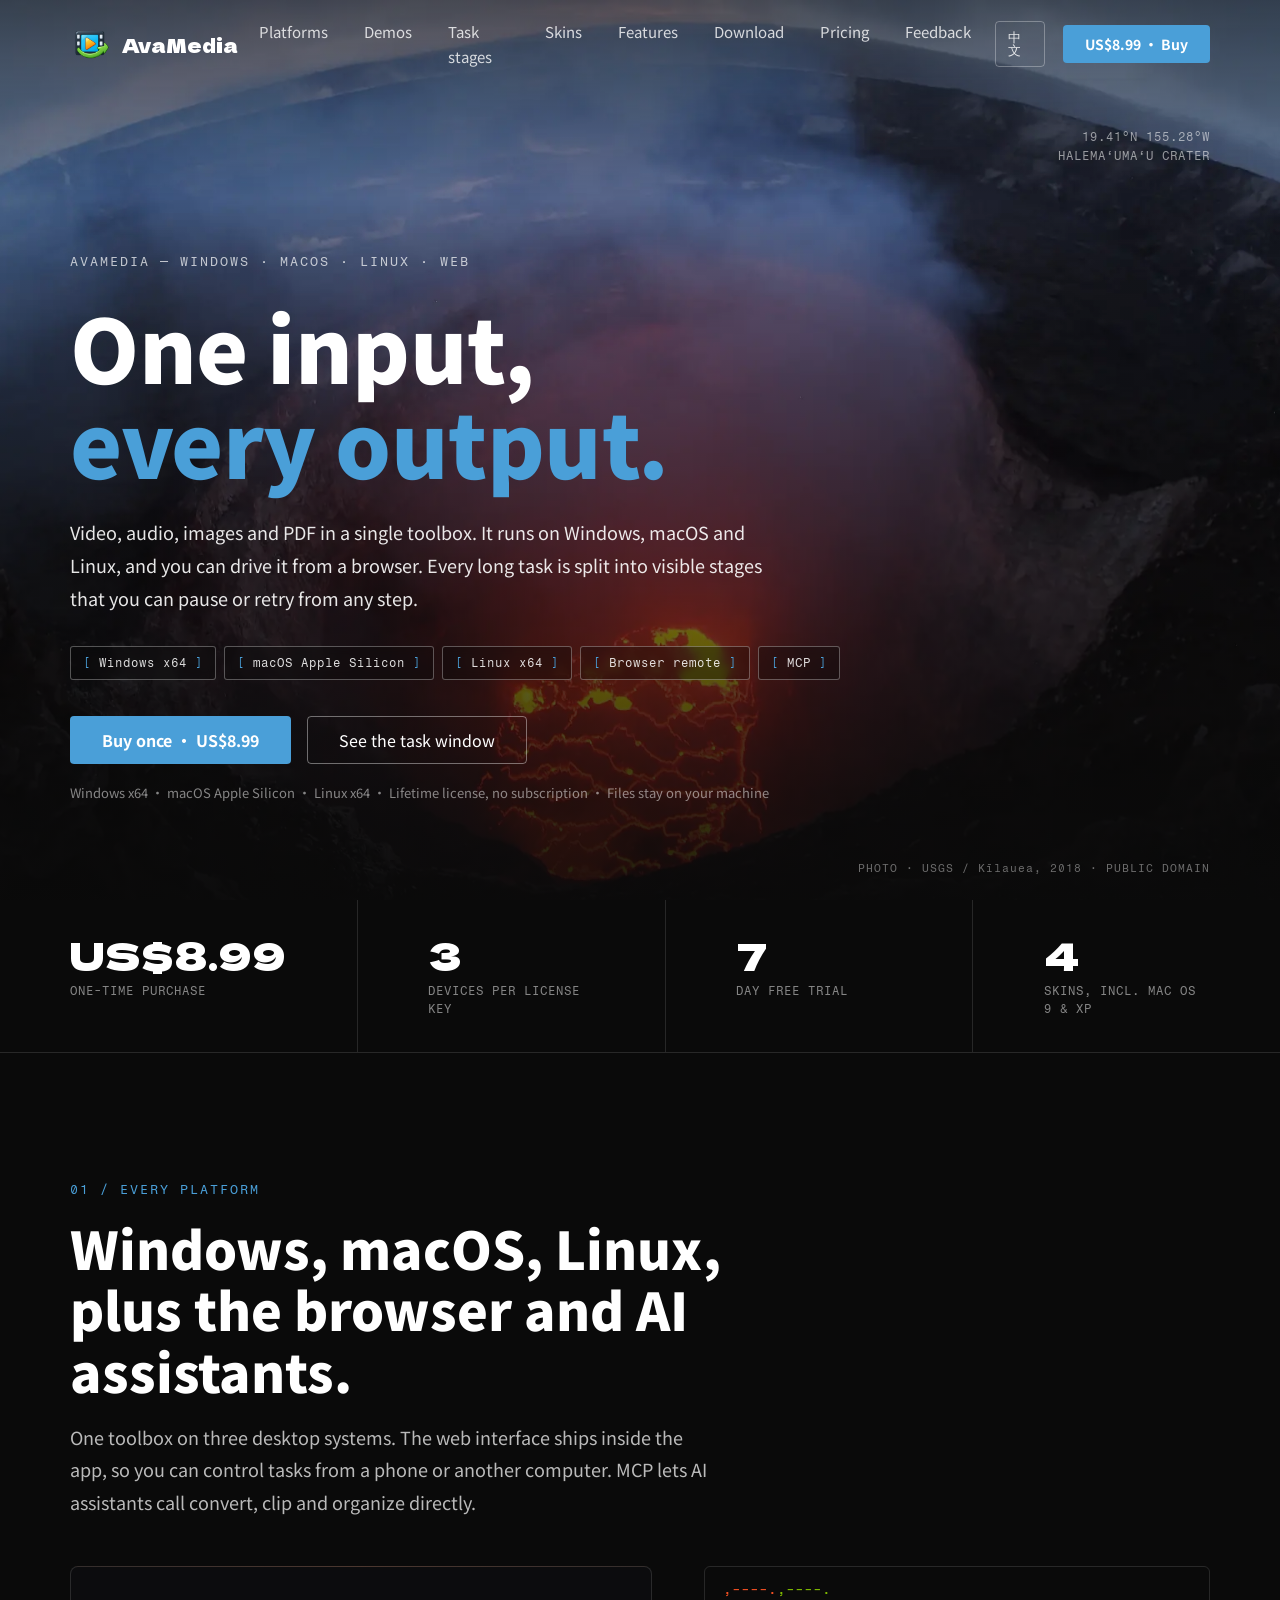
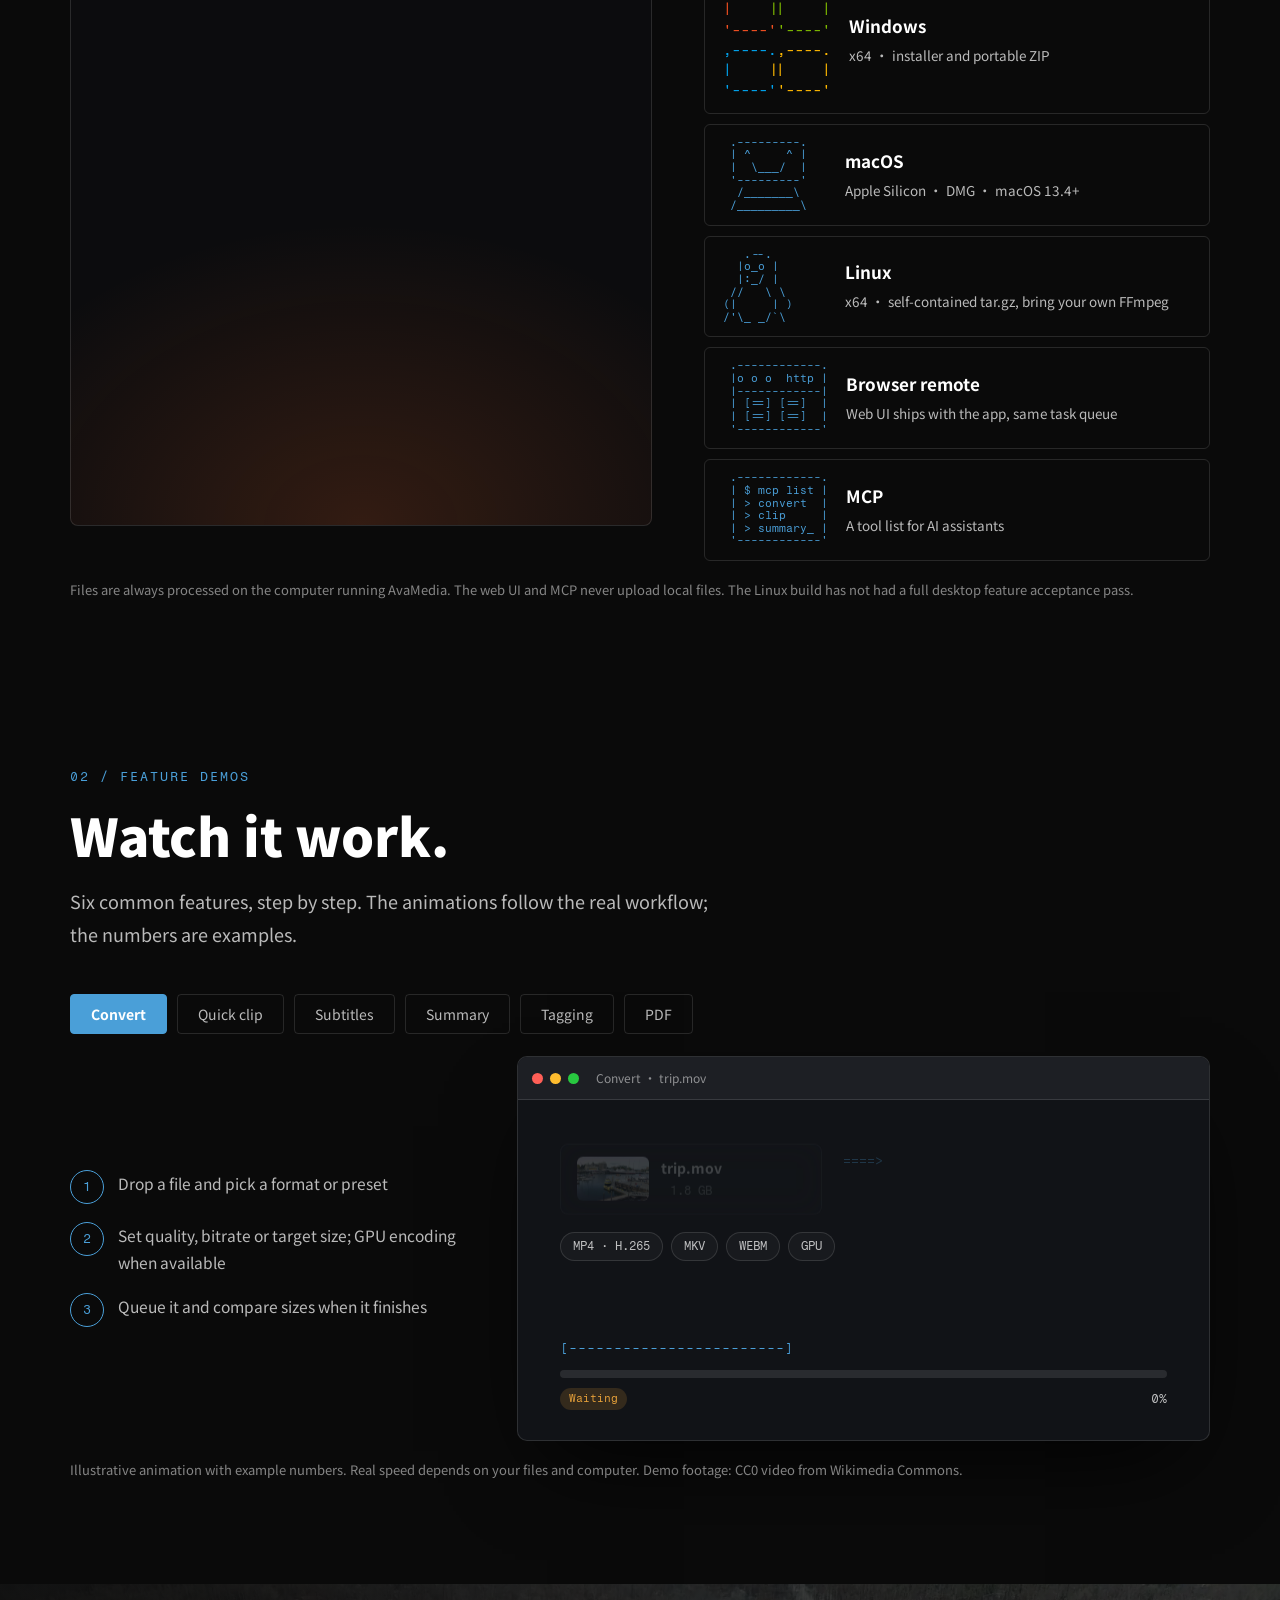
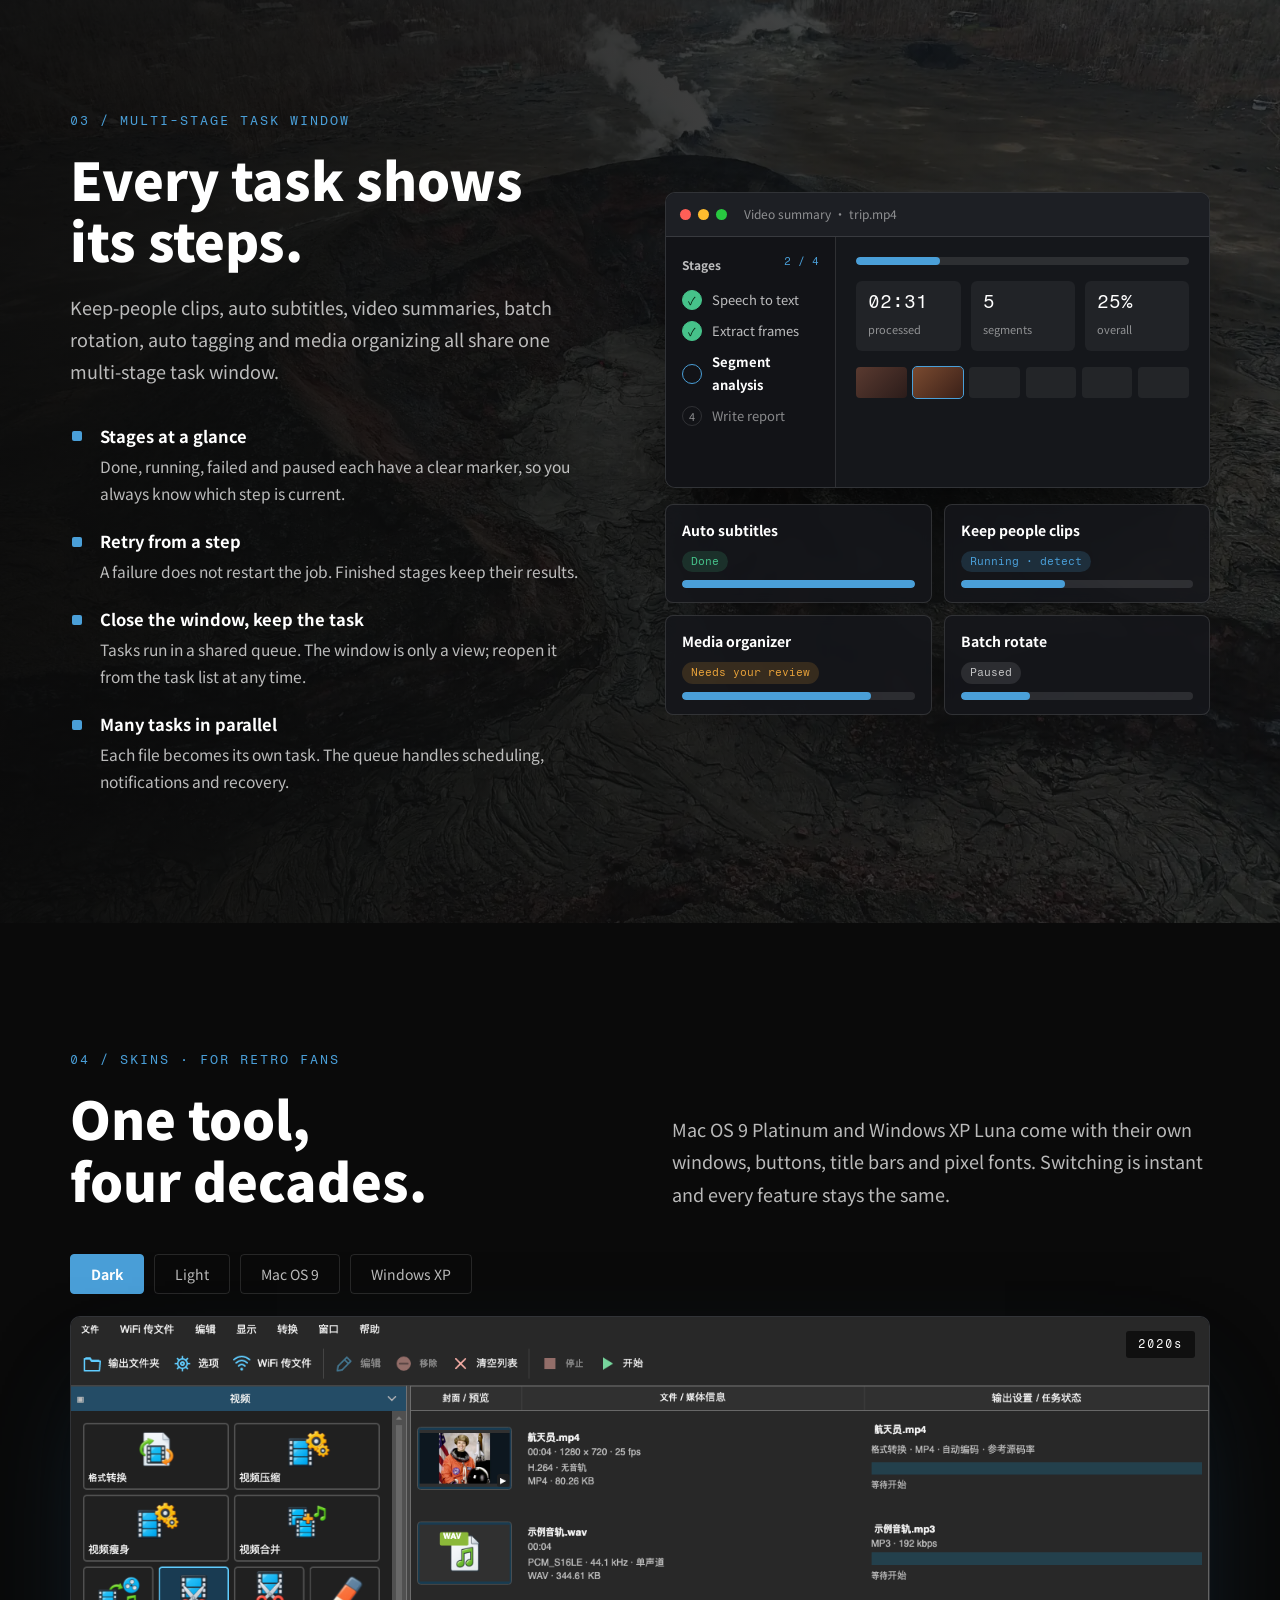
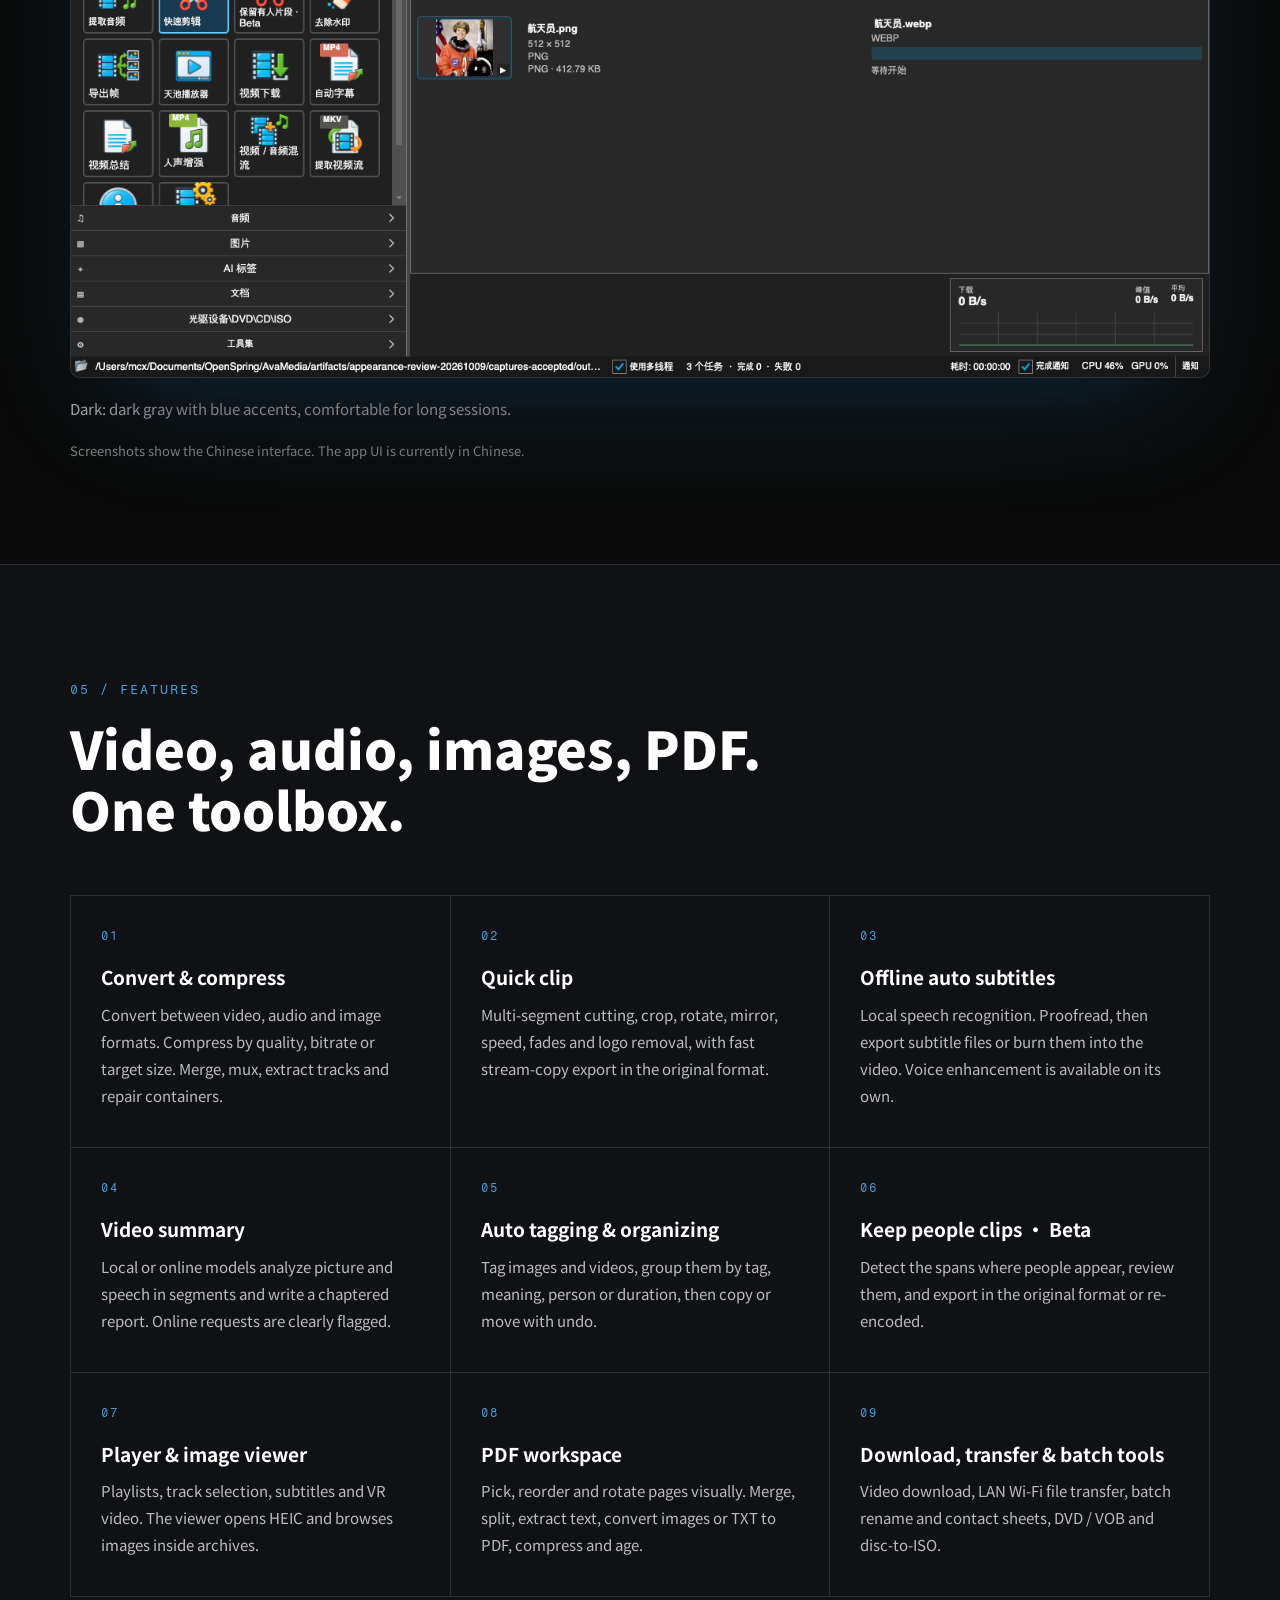
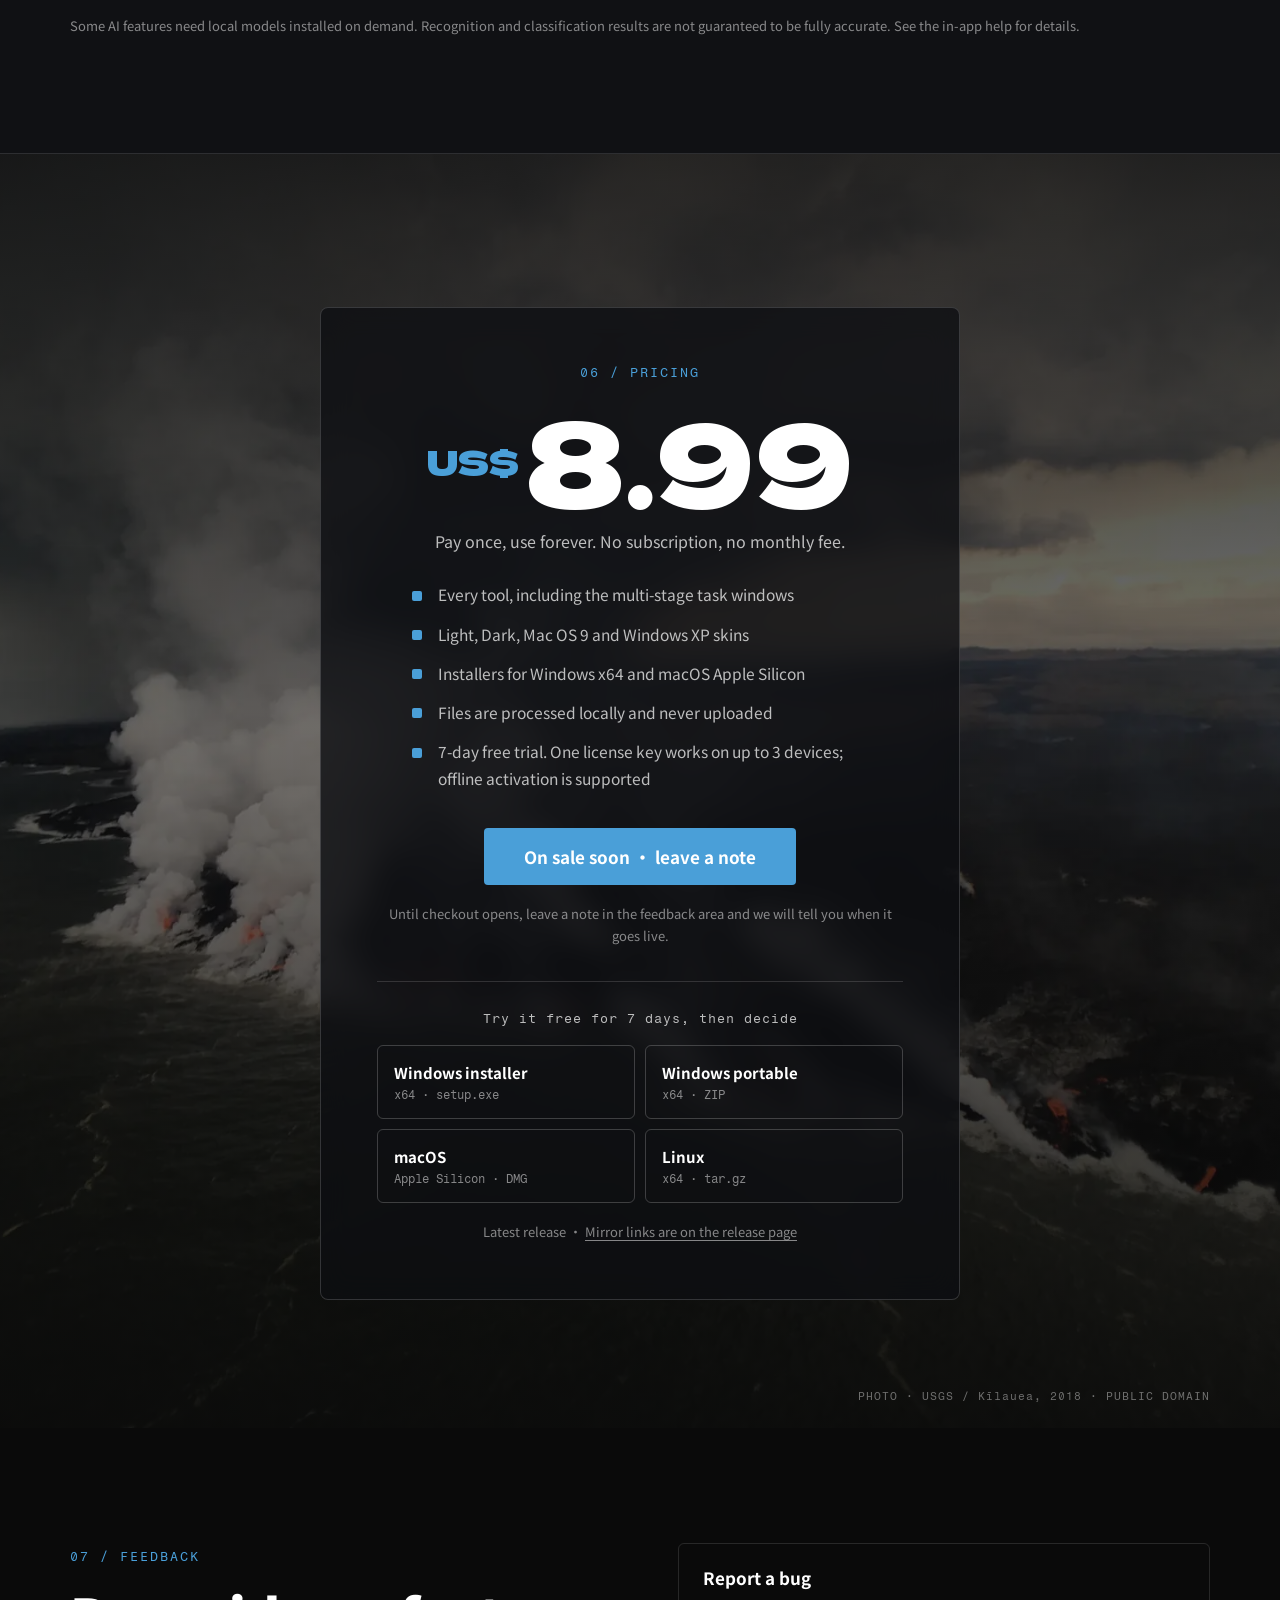
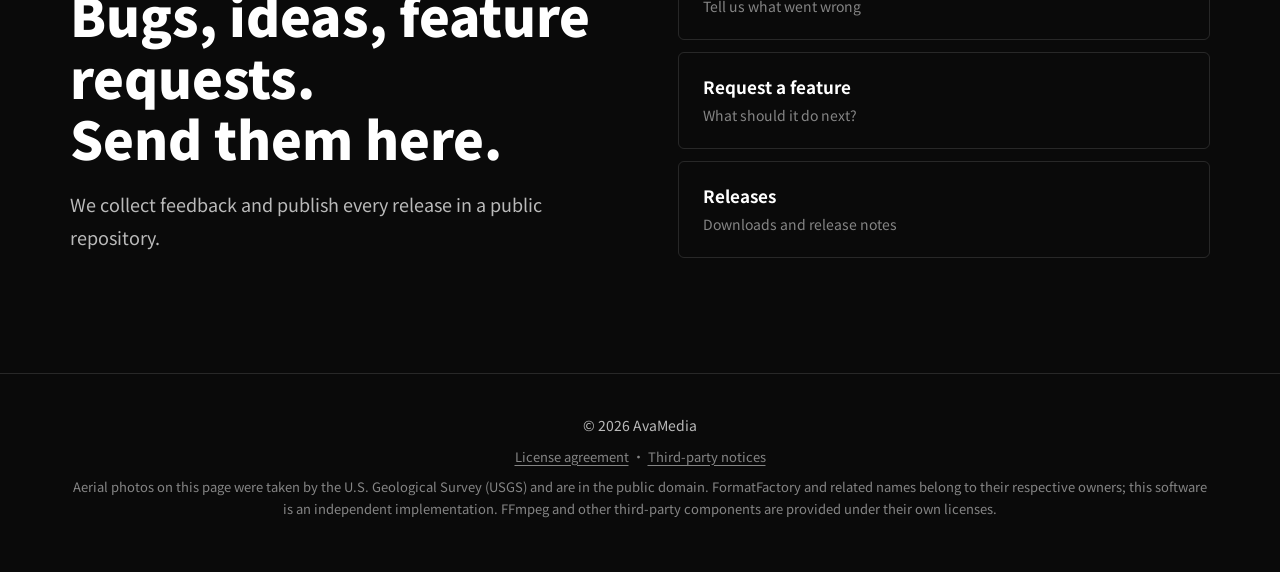
==== commit b326b541: "feat(site): rebuild convert, subtitle, summary, tag and PDF demos with CC0 media Co-Authored-By: Cla" ====
--- a/site/index.html
+++ b/site/index.html
@@ -19,7 +19,7 @@
 <link rel="preconnect" href="https://fonts.gstatic.com" crossorigin>
 <link href="https://fonts.googleapis.com/css2?family=Dela+Gothic+One&family=Fragment+Mono&family=Noto+Sans+SC:wght@300..900&display=swap" rel="stylesheet">
 <link rel="preload" as="image" href="media/volcano-crater.webp" fetchpriority="high">
-<link rel="stylesheet" href="style.css?v=4">
+<link rel="stylesheet" href="style.css?v=5">
 <script>document.documentElement.classList.add("js");try{if(!localStorage.getItem("lang")&&!/^zh/i.test(navigator.language||""))location.replace("en/")}catch(e){}</script>
 </head>
 <body>
@@ -266,7 +266,7 @@
   <p class="fine">页面航拍照片由美国地质调查局（USGS）拍摄，属公有领域。FormatFactory 名称及原产品资源归各权利人所有；本软件为独立实现。FFmpeg 等第三方组件按各自许可证提供。</p>
 </footer>
 
-<script src="site.js?v=4"></script>
-<script src="visuals.js?v=4"></script>
+<script src="site.js?v=5"></script>
+<script src="visuals.js?v=5"></script>
 </body>
 </html>
--- a/site/style.css
+++ b/site/style.css
@@ -386,3 +386,16 @@
 .qc-video{position:absolute;inset:0;width:100%;height:100%;object-fit:cover;background:#000}
 .qc-thumbs{position:absolute;inset:0;background-size:100% 100%;background-repeat:no-repeat;background-color:#3a3a3c}
 .qc-pthumb{background-size:cover;background-position:center;background-color:#3a3a3c}
+
+/* real media in the other demos */
+.th{width:72px;height:44px;object-fit:cover;border-radius:6px;flex:none}
+.sub-bg{position:absolute;left:6%;top:52px;width:88%;height:112px;object-fit:cover;border-radius:8px}
+.wave{top:172px;height:34px}
+.sub-lines{top:214px;gap:4px}
+.sub-line{min-height:28px;padding:4px 10px}
+.sub-actions{bottom:8px}
+.sm-ch{grid-template-columns:72px 48px 1fr;align-items:center}
+.sm-ch img{width:72px;height:40px;object-fit:cover;border-radius:4px}
+.tile{background-size:cover;background-position:center;background-color:#2a2d33}
+.pg{width:25%;height:150px;background-size:cover;background-position:center top;background-color:#f2f2f0;padding:0}
+.pg b{position:absolute;left:8px;top:8px;background:rgba(0,0,0,.6);color:#fff;padding:0 6px;border-radius:4px;font:700 13px var(--mono)}
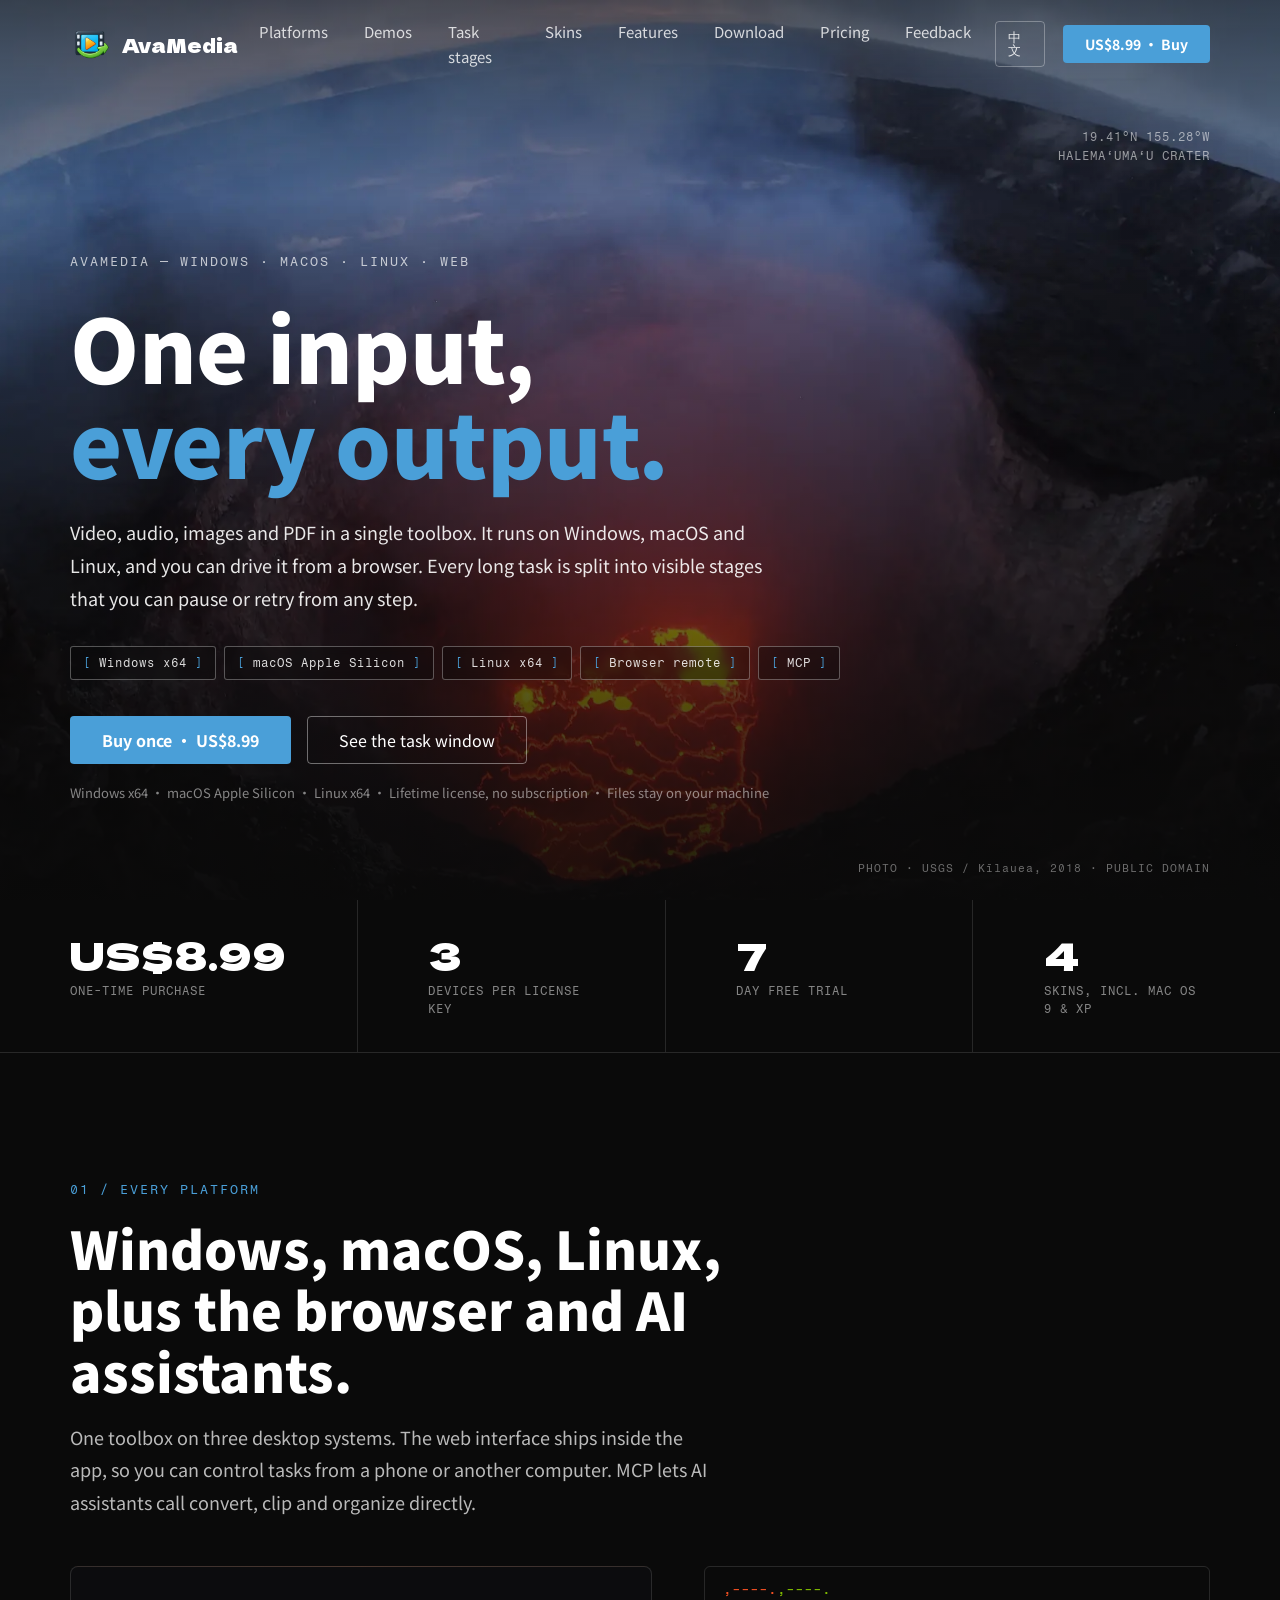
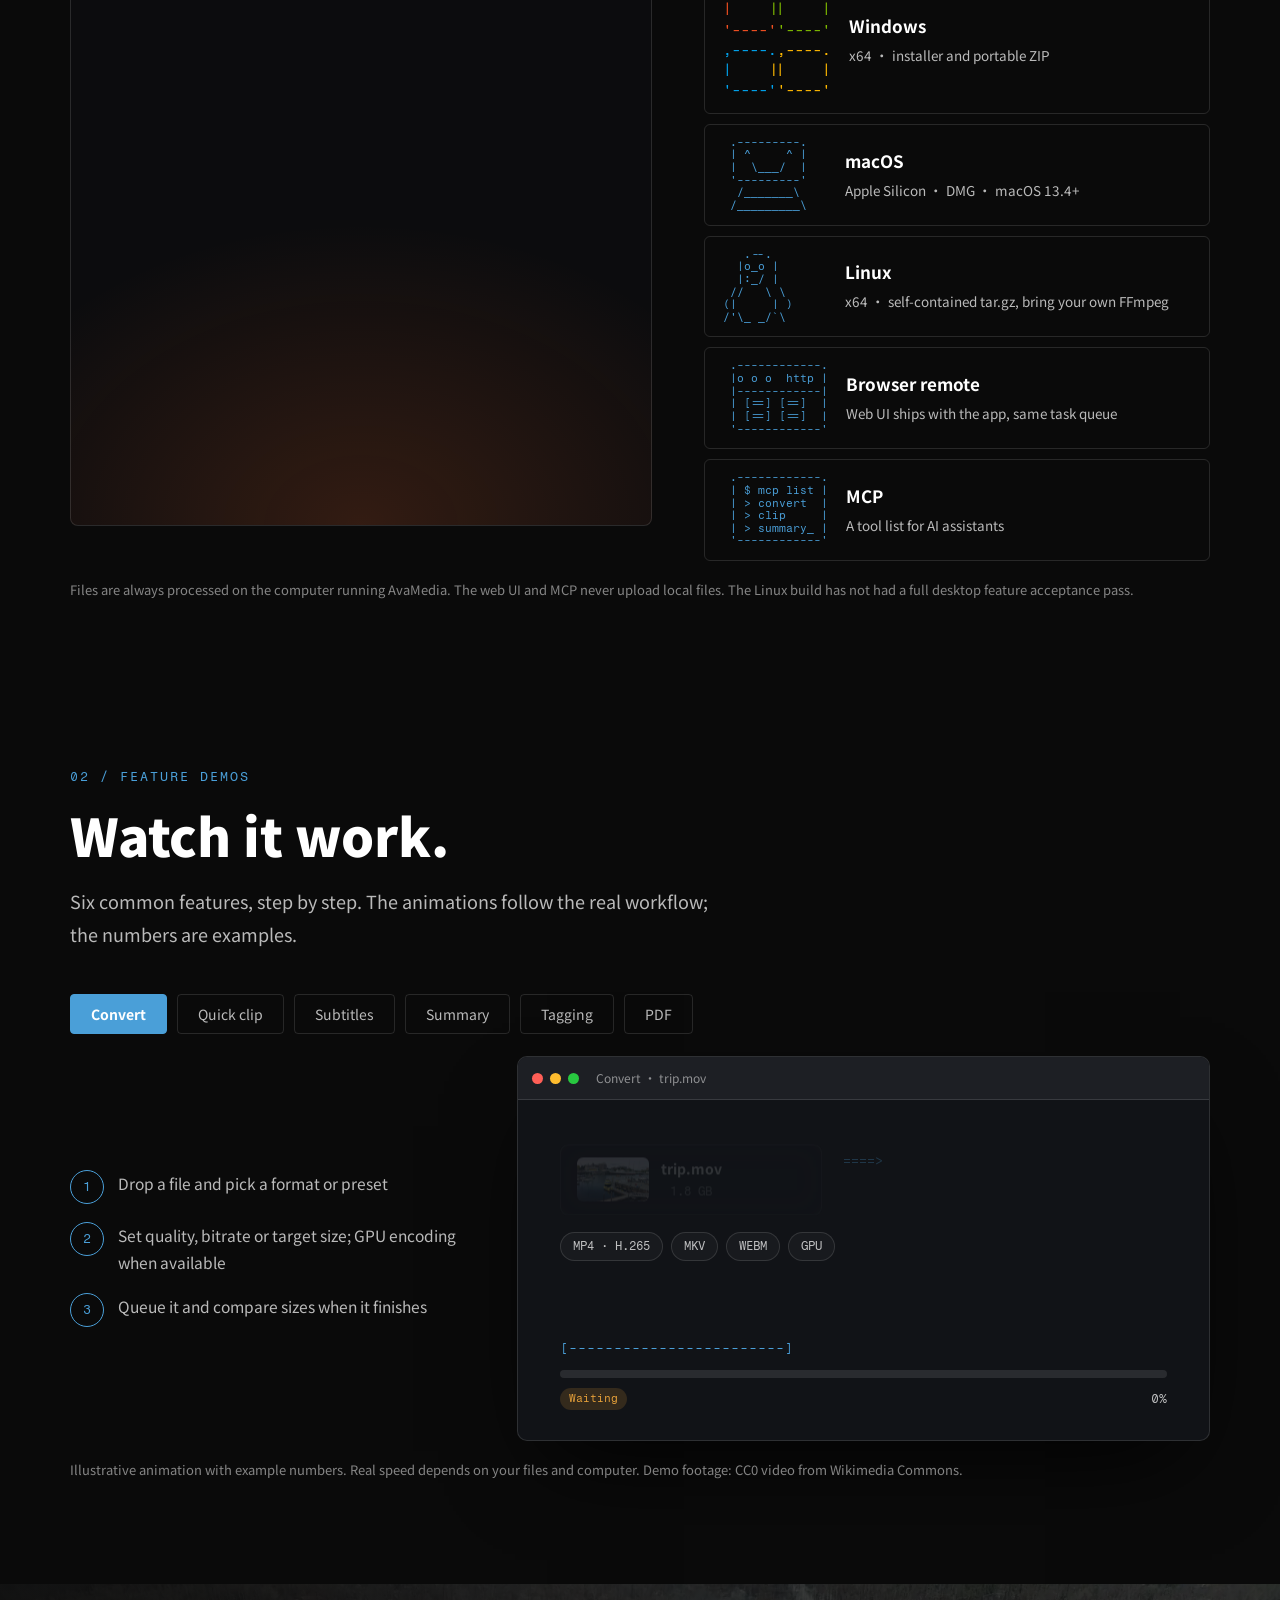
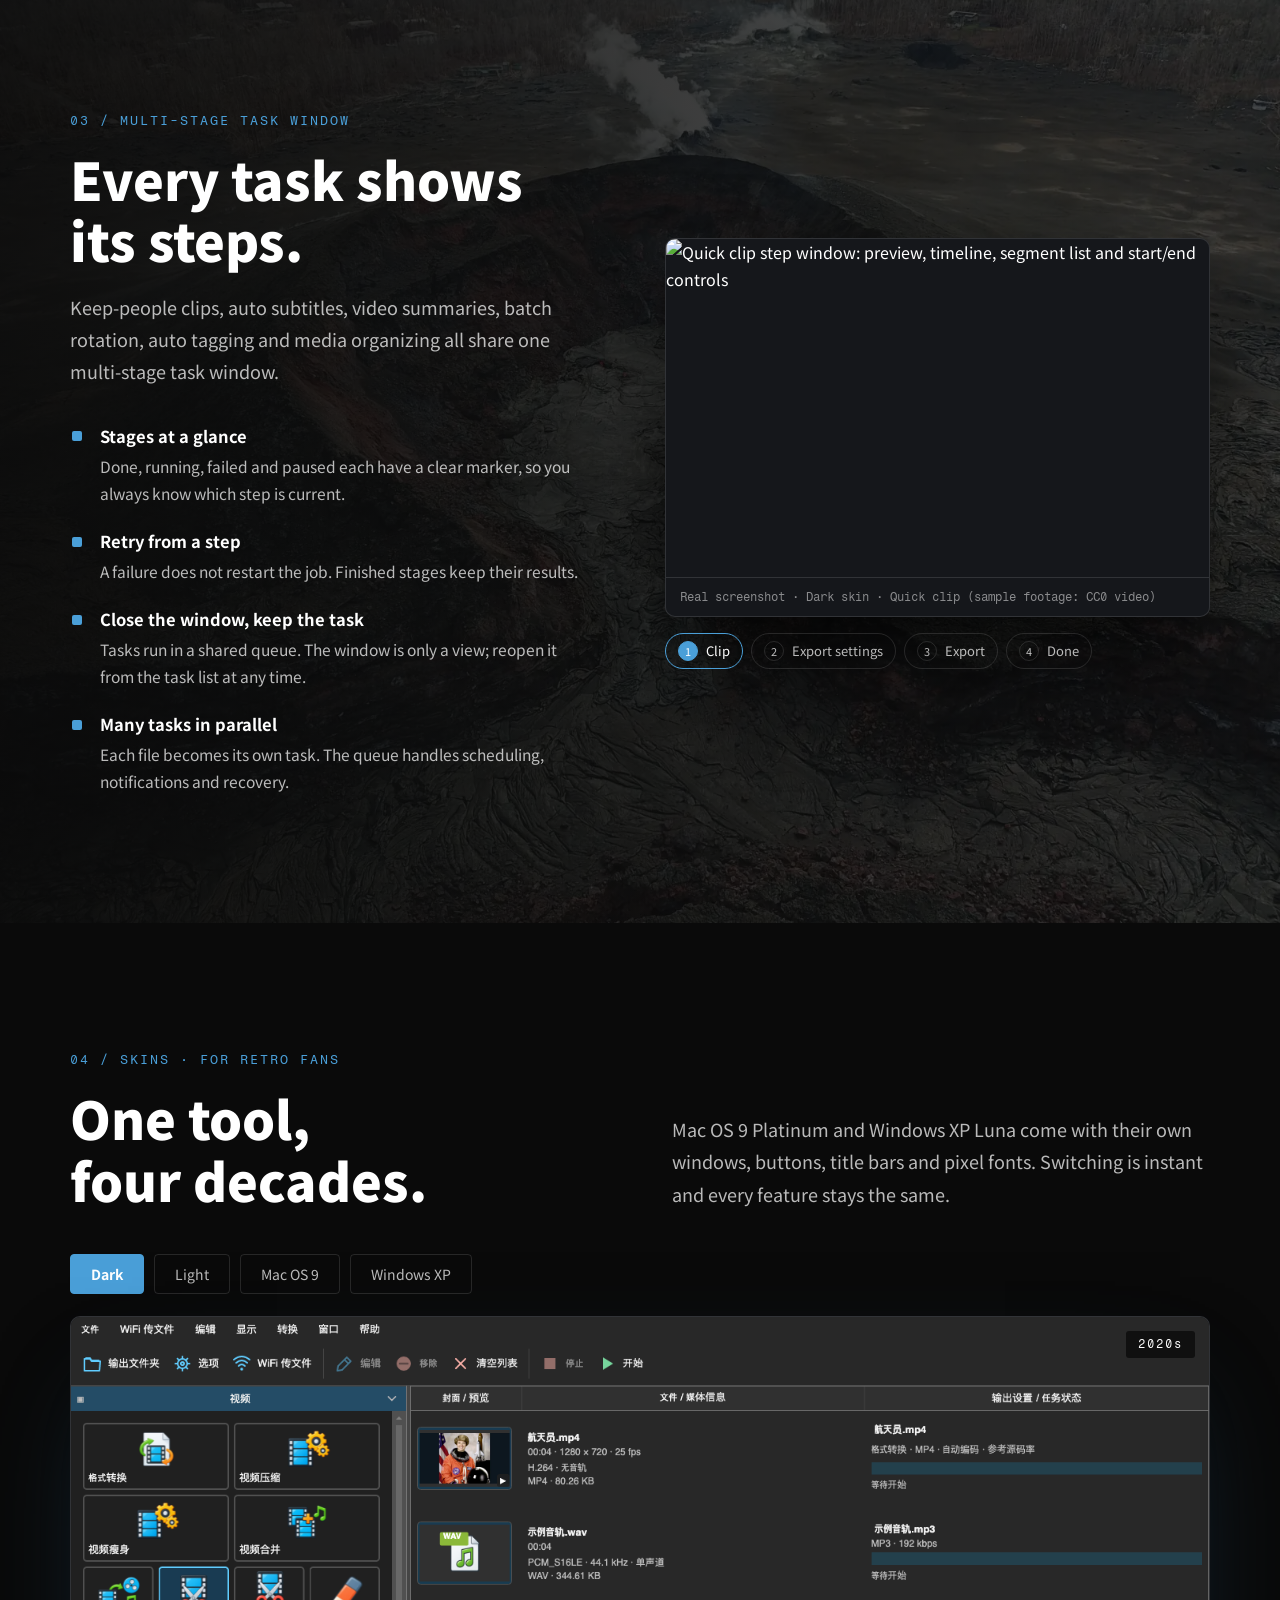
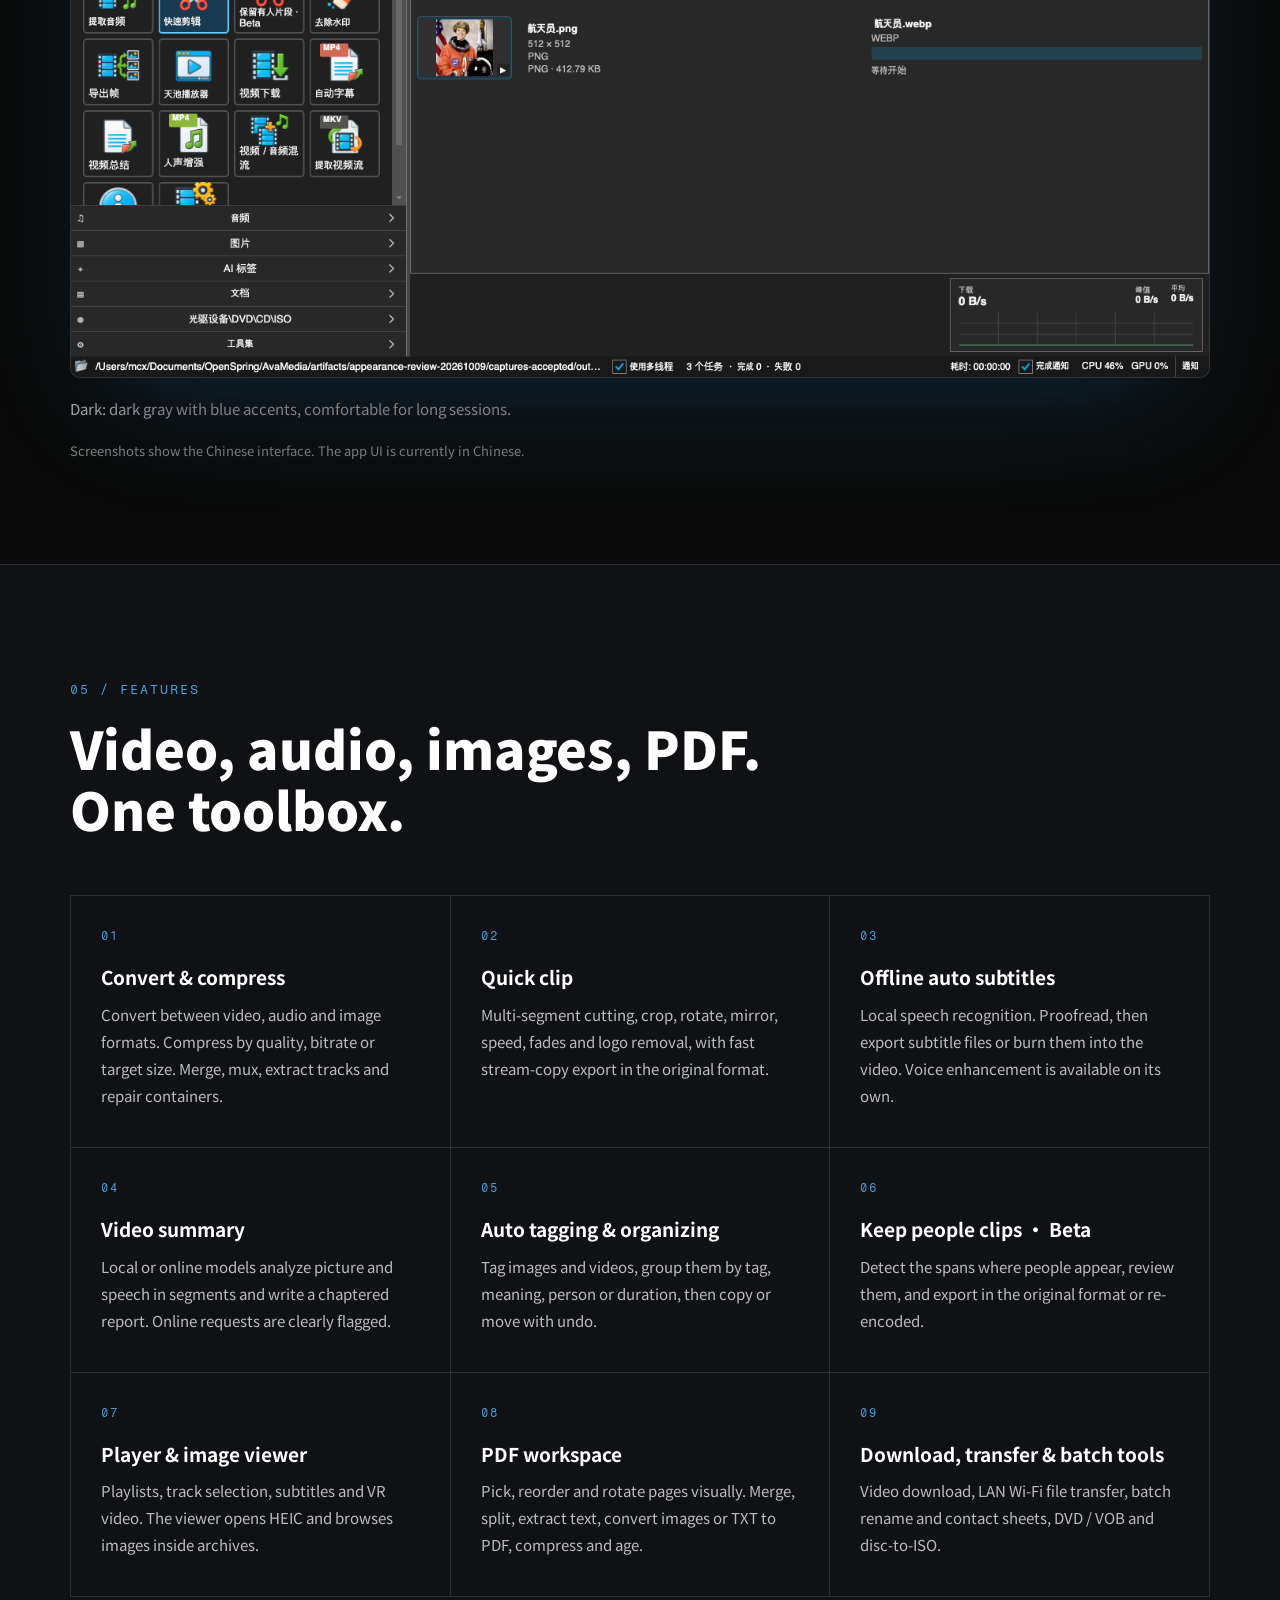
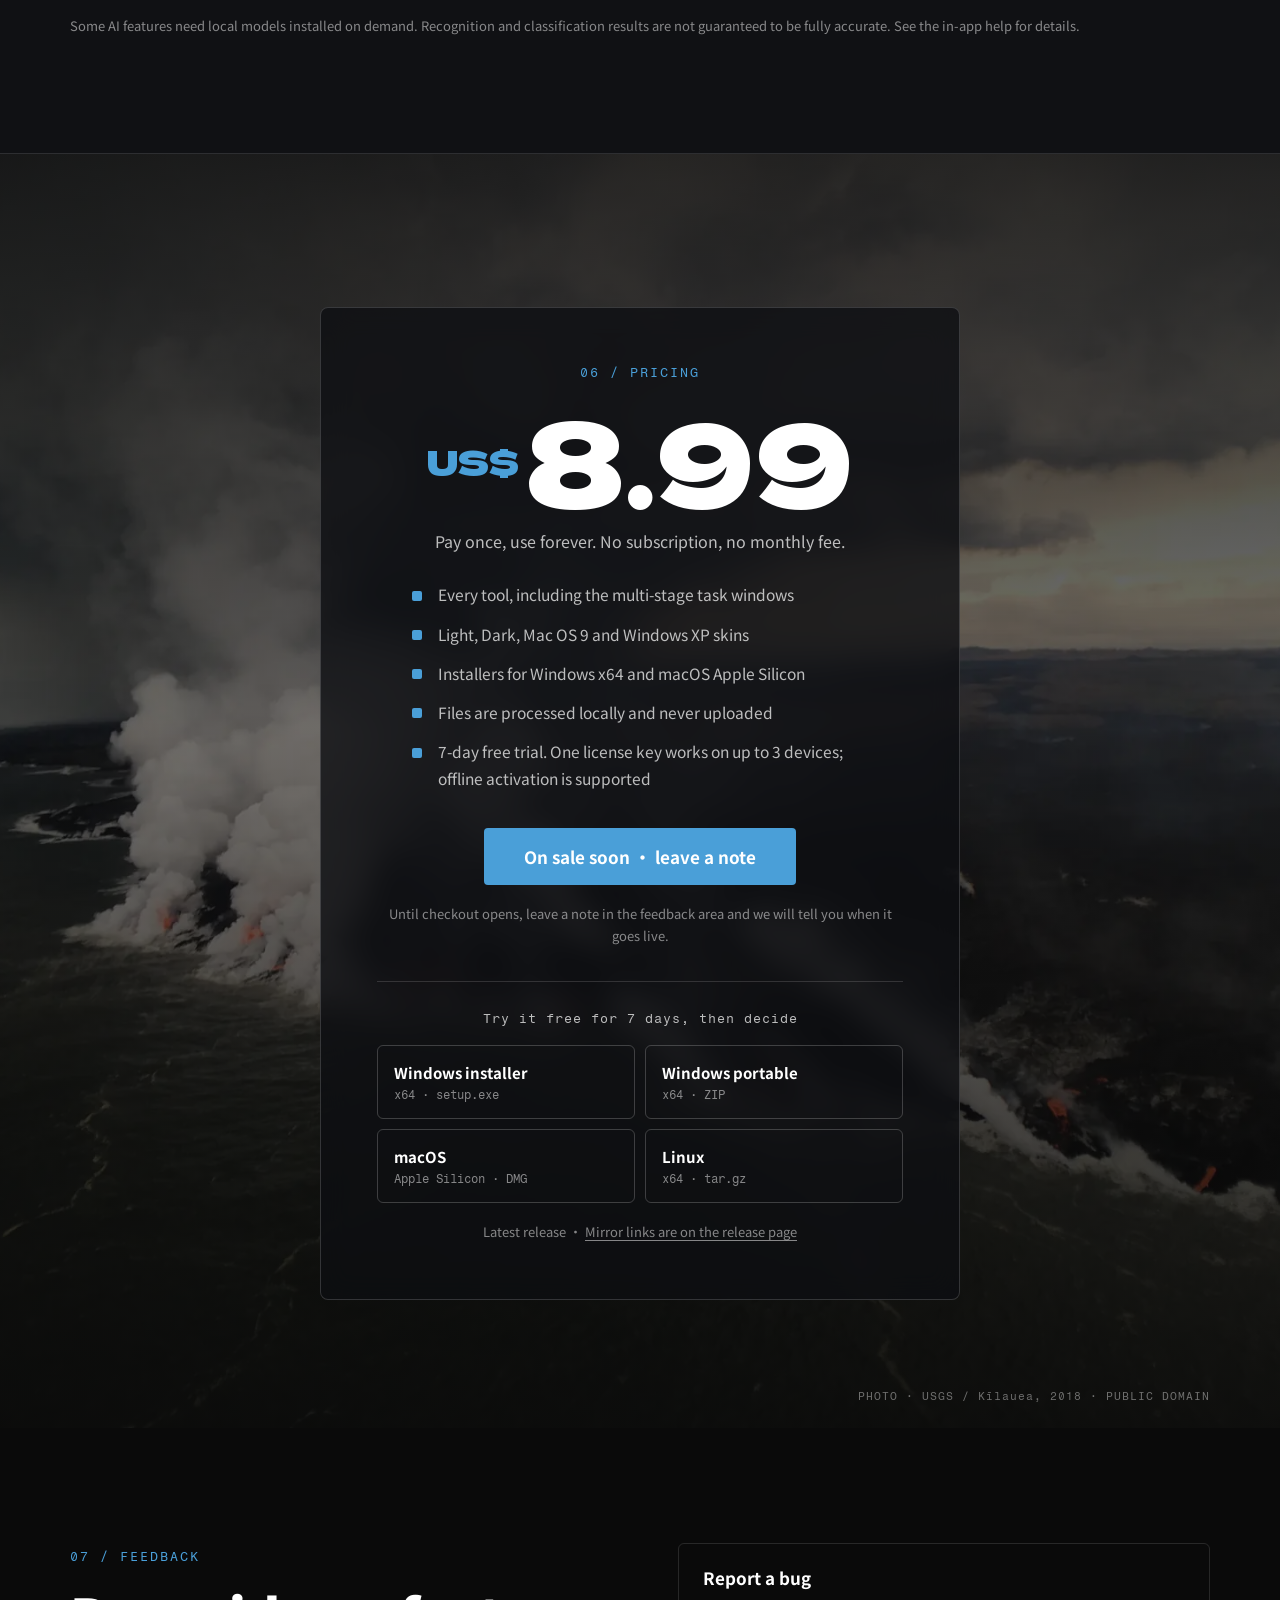
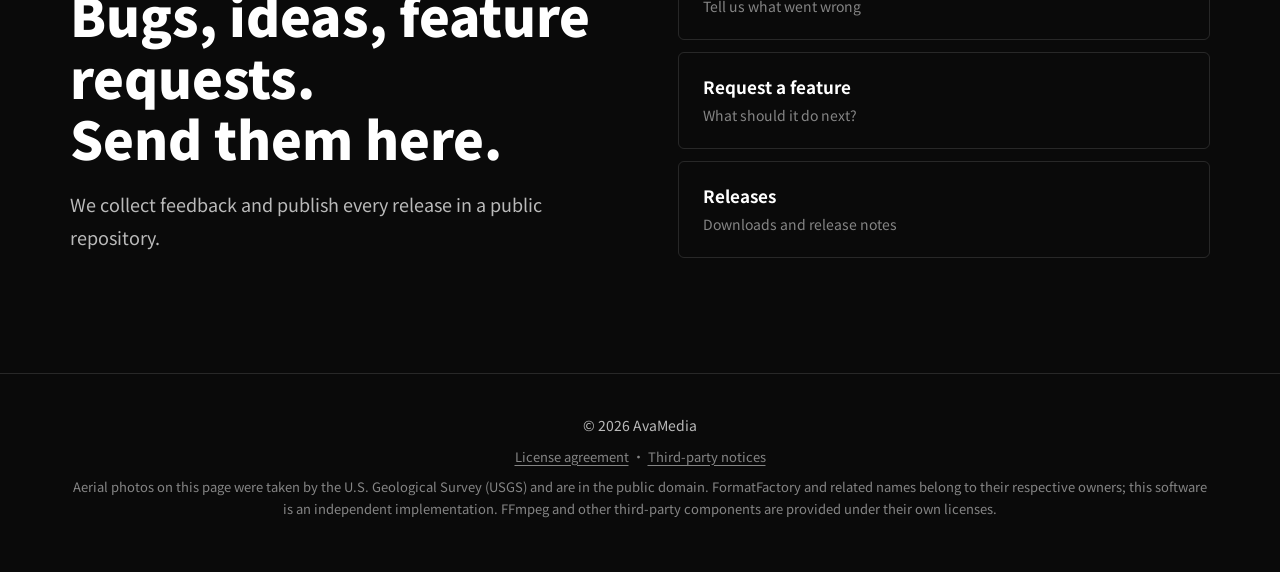
==== commit f9a924a7: "feat(site): show the real quick clip window in the task-window section Co-Authored-By: Claude Haiku " ====
--- a/site/index.html
+++ b/site/index.html
@@ -19,7 +19,7 @@
 <link rel="preconnect" href="https://fonts.gstatic.com" crossorigin>
 <link href="https://fonts.googleapis.com/css2?family=Dela+Gothic+One&family=Fragment+Mono&family=Noto+Sans+SC:wght@300..900&display=swap" rel="stylesheet">
 <link rel="preload" as="image" href="media/volcano-crater.webp" fetchpriority="high">
-<link rel="stylesheet" href="style.css?v=5">
+<link rel="stylesheet" href="style.css?v=6">
 <script>document.documentElement.classList.add("js");try{if(!localStorage.getItem("lang")&&!/^zh/i.test(navigator.language||""))location.replace("en/")}catch(e){}</script>
 </head>
 <body>
@@ -139,32 +139,12 @@
         <li><b>多个任务并行</b>每个文件独立成任务，队列统一调度、通知与恢复。</li>
       </ul>
     </div>
-    <div class="reveal" aria-hidden="true">
-      <div class="win dark-win">
-        <div class="titlebar"><i></i><i></i><i></i><span>视频总结 · 旅行记录.mp4</span></div>
-        <div class="win-body">
-          <aside>
-            <b>处理阶段 <em>2 / 4</em></b>
-            <ol>
-              <li class="done"><span>✓</span>语音识别</li>
-              <li class="done"><span>✓</span>抽取画面</li>
-              <li class="run"><span class="spin"></span>逐段理解</li>
-              <li><span>4</span>成文报告</li>
-            </ol>
-          </aside>
-          <section>
-            <div class="progress"><div style="width:58%"></div></div>
-            <div class="stat-row"><div><b>03:12</b><small>已处理</small></div><div><b>11</b><small>分段</small></div><div><b>58%</b><small>整体进度</small></div></div>
-            <div class="frames"><i class="d"></i><i class="d"></i><i class="d"></i><i class="r"></i><i></i><i></i></div>
-          </section>
-        </div>
-      </div>
-      <div class="queue">
-        <div><b>自动字幕</b><span class="pill ok">已完成</span><div class="progress"><div style="width:100%"></div></div></div>
-        <div><b>保留有人片段</b><span class="pill run">进行中 · 检测</span><div class="progress"><div style="width:42%"></div></div></div>
-        <div><b>自动媒体整理</b><span class="pill wait">等待你操作</span><div class="progress"><div style="width:76%"></div></div></div>
-        <div><b>批量旋转</b><span class="pill pause">已暂停</span><div class="progress"><div style="width:30%"></div></div></div>
-      </div>
+    <div class="reveal">
+      <figure class="app-shot">
+        <img src="media/app-quick-clip.webp" width="1280" height="800" loading="lazy" decoding="async" alt="快速剪辑步骤窗口：预览、时间轴、片段列表与起止点控制">
+        <figcaption>真实界面截图 · 深色皮肤 · 快速剪辑（示例素材为 CC0 视频）</figcaption>
+      </figure>
+      <ol class="step-chips" aria-label="任务步骤"><li class="on"><span>1</span>剪辑片段</li><li><span>2</span>导出设置</li><li><span>3</span>导出</li><li><span>4</span>完成</li></ol>
     </div>
   </div>
 </section>
@@ -266,7 +246,7 @@
   <p class="fine">页面航拍照片由美国地质调查局（USGS）拍摄，属公有领域。FormatFactory 名称及原产品资源归各权利人所有；本软件为独立实现。FFmpeg 等第三方组件按各自许可证提供。</p>
 </footer>
 
-<script src="site.js?v=5"></script>
-<script src="visuals.js?v=5"></script>
+<script src="site.js?v=6"></script>
+<script src="visuals.js?v=6"></script>
 </body>
 </html>
--- a/site/style.css
+++ b/site/style.css
@@ -399,3 +399,13 @@
 .tile{background-size:cover;background-position:center;background-color:#2a2d33}
 .pg{width:25%;height:150px;background-size:cover;background-position:center top;background-color:#f2f2f0;padding:0}
 .pg b{position:absolute;left:8px;top:8px;background:rgba(0,0,0,.6);color:#fff;padding:0 6px;border-radius:4px;font:700 13px var(--mono)}
+
+/* real screenshot in the task-window section */
+.app-shot{margin:0;border-radius:10px;overflow:hidden;border:1px solid var(--line);box-shadow:0 40px 90px -30px #000;background:#15171b}
+.app-shot img{display:block;width:100%;height:auto}
+.app-shot figcaption{padding:10px 14px;font:12px/1.5 var(--mono);color:var(--dim);border-top:1px solid var(--line)}
+.step-chips{list-style:none;display:flex;flex-wrap:wrap;gap:8px;margin:16px 0 0;padding:0}
+.step-chips li{display:flex;align-items:center;gap:8px;padding:6px 12px;border:1px solid var(--line);border-radius:99px;font-size:13px;color:var(--sub)}
+.step-chips li span{display:grid;place-items:center;width:20px;height:20px;border-radius:50%;border:1px solid var(--line);font-size:11px}
+.step-chips li.on{border-color:var(--accent);color:#fff}
+.step-chips li.on span{background:var(--accent);border-color:var(--accent);color:#fff}
